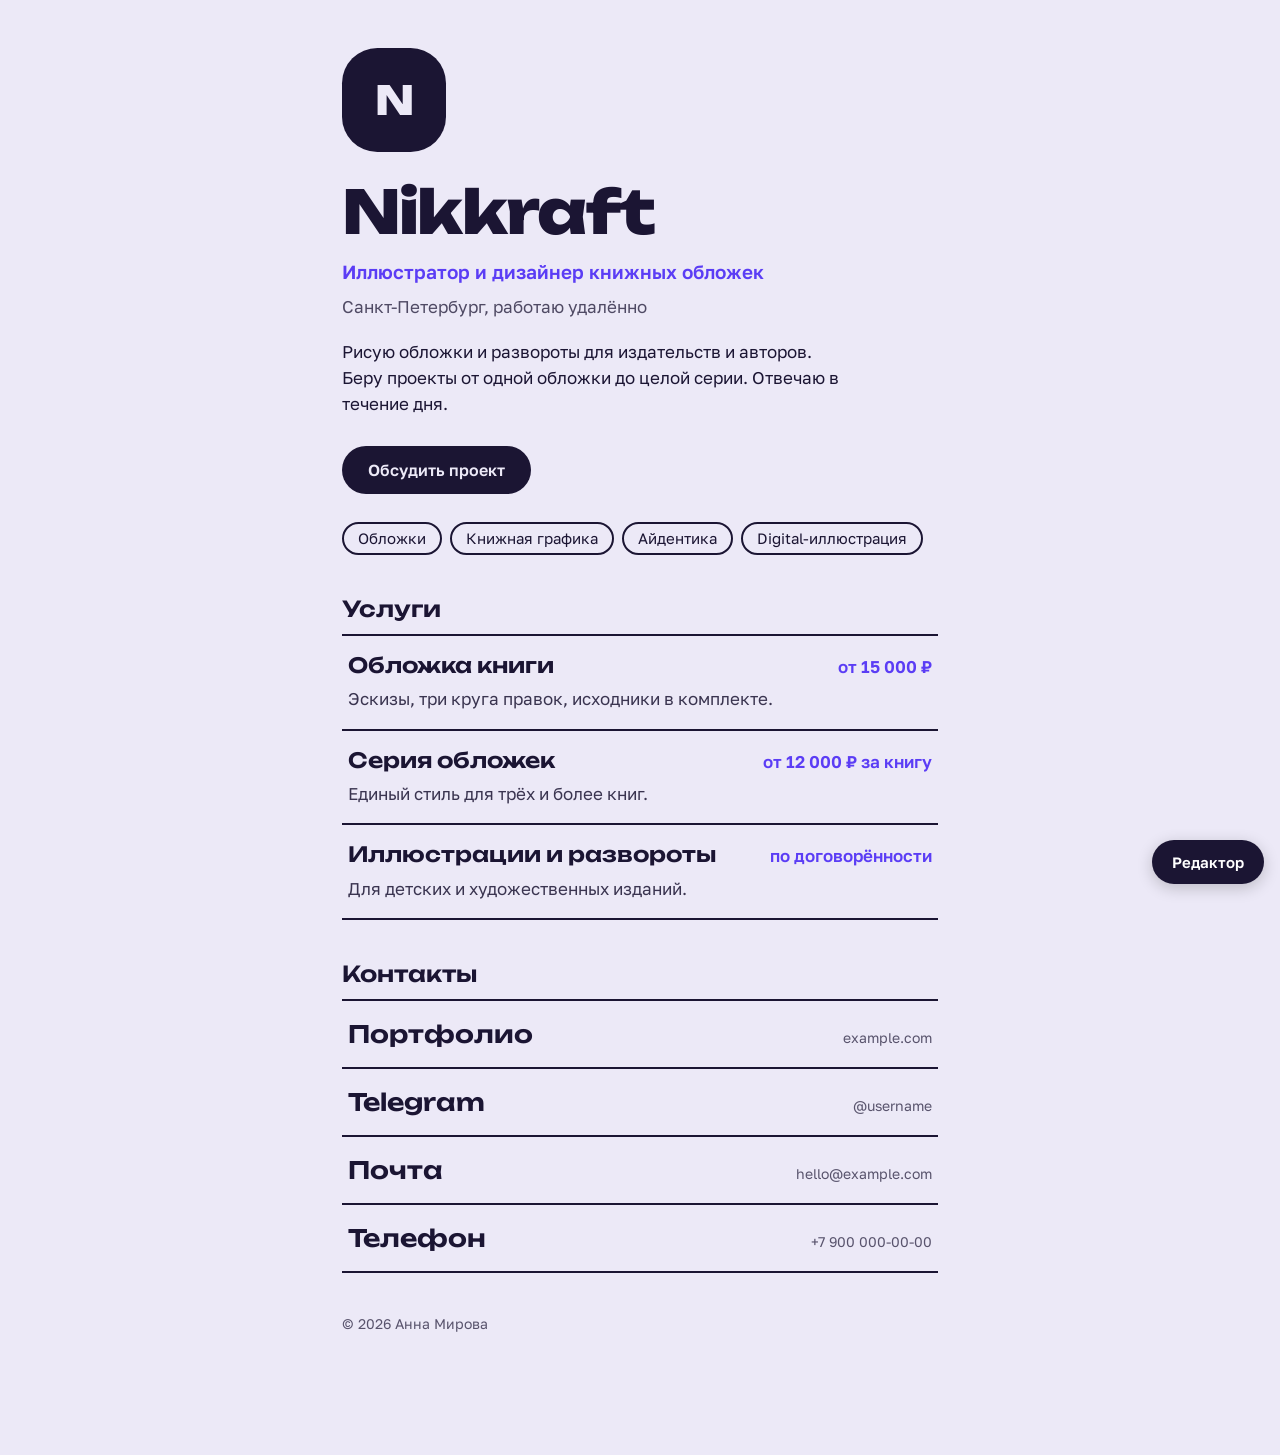
==== index.html @ ef44bf0f "Add files via upload" ====
<!doctype html>
<html lang="ru"><head><meta charset="utf-8"><meta name="viewport" content="width=device-width, initial-scale=1, viewport-fit=cover"><link rel="preconnect" href="https://fonts.googleapis.com"><link rel="preconnect" href="https://fonts.gstatic.com" crossorigin><link rel="stylesheet" href="https://fonts.googleapis.com/css2?family=Golos+Text:wght@400;600&family=Unbounded:wght@600;800&family=Playfair+Display:wght@700;800&display=swap"><title>Nikkraft</title><meta name="description" content="Рисую обложки и развороты для издательств и авторов. Беру проекты от одной обложки до целой серии. Отвечаю в течение дня."><style id="css">
:root{--bg:#ece9f7;--fg:#1b1533;--ac:#5b3df5;--hf:"Unbounded","Arial Black",sans-serif;box-sizing:border-box;padding-top:env(safe-area-inset-top,0px);padding-bottom:env(safe-area-inset-bottom,0px)}
*,*::before,*::after{box-sizing:inherit}
html{height:100%;scroll-padding-top:env(safe-area-inset-top,0px)}
body{margin:0;min-height:100%;background:var(--bg);color:var(--fg);font:400 var(--fs,17px)/1.55 var(--bf,"Golos Text",system-ui,-apple-system,"Segoe UI",sans-serif)}
:focus-visible{outline:3px solid var(--ac);outline-offset:3px}
.wrap{max-width:var(--mw,640px);margin:0 auto;padding:48px 22px 120px}
.av{width:104px;height:104px;border-radius:34%;background:var(--fg);color:var(--bg);display:grid;place-items:center;font:800 40px var(--hf);overflow:hidden;margin-bottom:28px}
[data-sh=circle] .av{border-radius:50%}[data-sh=square] .av{border-radius:6px}
.av img{width:100%;height:100%;object-fit:cover}
h1{font:800 clamp(34px,10vw,60px)/1.05 var(--hf);letter-spacing:-.03em;margin:0 0 14px;overflow-wrap:anywhere}
.role{font-weight:600;font-size:19px;color:var(--ac);margin:0 0 8px}
.loc{margin:0 0 18px;opacity:.75}
.about{max-width:46ch;margin:0 0 28px;white-space:pre-line}
.cta{display:inline-block;margin:0 0 28px;padding:14px 26px;border-radius:var(--rd,99px);background:var(--fg);color:var(--bg);font:600 16px "Golos Text",sans-serif;text-decoration:none}
.cta:hover{opacity:.85}
.tags{list-style:none;display:flex;flex-wrap:wrap;gap:8px;padding:0;margin:0 0 20px}
.tags li{border:2px solid var(--fg);border-radius:var(--rd,99px);padding:3px 14px;font-size:15px}
.wrap h2{font:600 22px var(--hf);margin:40px 0 12px}
.sg{border-bottom:2px solid var(--fg)}
.sv{border-top:2px solid var(--fg);padding:16px 6px}
.svh{display:flex;justify-content:space-between;gap:16px;align-items:baseline}
.svh b{font:600 clamp(17px,4.6vw,21px) var(--hf)}
.svh span{font-weight:600;color:var(--ac);text-align:right}
.sv p{margin:6px 0 0;max-width:52ch;opacity:.85}
.links{list-style:none;margin:0;padding:0;border-bottom:2px solid var(--fg)}
.links li{border-top:2px solid var(--fg)}
.links a{display:flex;justify-content:space-between;align-items:baseline;gap:16px;padding:18px 6px;color:inherit;text-decoration:none}
.lt{font:600 clamp(18px,5vw,24px) var(--hf)}
.lu{font-size:14px;opacity:.7;text-align:right;overflow-wrap:anywhere}
.links a:hover,.links a:focus-visible{background:var(--fg);color:var(--bg);outline:none}
.foot{margin:40px 0 0;opacity:.7;font-size:14px;white-space:pre-line}
.c{text-align:center}.c .av,.c .about{margin-left:auto;margin-right:auto}.c .tags{justify-content:center}
@media(prefers-reduced-motion:no-preference){.links a{transition:background .15s,color .15s}}
#eb{position:fixed;right:16px;bottom:calc(16px + env(safe-area-inset-bottom,0px));border:0;border-radius:99px;padding:13px 20px;background:#1b1533;color:#fff;font:600 15px "Golos Text",sans-serif;cursor:pointer;box-shadow:0 4px 16px #0003}
.panel{position:fixed;z-index:20;left:0;right:0;bottom:0;max-height:82%;overflow:auto;background:#fff;color:#1b1533;border-radius:22px 22px 0 0;padding:18px 18px calc(18px + env(safe-area-inset-bottom,0px));box-shadow:0 -8px 40px #0004;font-size:15px;line-height:1.4;text-align:left}
@media(min-width:820px){.panel{left:auto;top:0;width:380px;max-height:none;border-radius:0}body.pe{padding-right:380px}}
.ph{display:flex;justify-content:space-between;align-items:center;margin-bottom:8px}
.panel details{border-top:1.5px solid #e1ddf0;padding:10px 0}
.panel summary{font-weight:600;cursor:pointer;padding:4px 0}
.panel details>:not(summary){margin-top:10px}
.f{display:block}.f span,.lb{display:block;font-weight:600;margin-bottom:4px}
.panel input:not([type=color]):not([type=file]):not([type=checkbox]),.panel textarea,.box input{width:100%;font:inherit;padding:9px 11px;border:1.5px solid #c9c3df;border-radius:10px;background:#fff;color:inherit}
.b{font:600 14px "Golos Text",sans-serif;padding:9px 14px;border-radius:10px;border:1.5px solid #1b1533;background:#fff;color:#1b1533;cursor:pointer}
.b.p{background:#5b3df5;border-color:#5b3df5;color:#fff}.b.on{background:#1b1533;color:#fff}
.row{display:flex;gap:8px;flex-wrap:wrap;align-items:center}
.li2{border:1.5px solid #e1ddf0;border-radius:12px;padding:10px;margin-bottom:10px;display:grid;gap:8px}
.st{margin:4px 0 0;color:#5a5373;min-height:1.4em}
.modal{position:fixed;inset:0;z-index:30;background:#0008;display:grid;place-items:center;padding:20px}
.box{background:#fff;color:#1b1533;border-radius:18px;padding:22px;width:min(100%,360px);display:grid;gap:12px;font-size:15px}
body[data-bg=grad]{background-image:linear-gradient(165deg,var(--bg) 35%,color-mix(in srgb,var(--ac) 28%,var(--bg)));background-attachment:fixed}
body[data-bg=dots]{background-image:radial-gradient(color-mix(in srgb,var(--fg) 22%,transparent) 1.5px,transparent 1.6px);background-size:22px 22px}
body[data-bg=grid]{background-image:linear-gradient(color-mix(in srgb,var(--fg) 10%,transparent) 1px,transparent 1px),linear-gradient(90deg,color-mix(in srgb,var(--fg) 10%,transparent) 1px,transparent 1px);background-size:28px 28px}
.links.btns,.links.grid{border:0}.links.btns li,.links.grid li{border:0}.links.btns li{margin-bottom:10px}
.links.btns a,.links.grid a{border:2px solid var(--fg);border-radius:min(var(--rd,14px),22px)}
.links.grid{display:grid;grid-template-columns:repeat(auto-fit,minmax(200px,1fr));gap:10px}.links.grid li{margin:0}.links.grid a{flex-direction:column;gap:4px;height:100%}.links.grid .lu{text-align:left}
.stats{display:grid;grid-template-columns:repeat(auto-fit,minmax(120px,1fr));gap:14px;margin:28px 0 8px}
.sn b{display:block;font:800 clamp(26px,7vw,38px)/1.1 var(--hf)}.sn span{opacity:.75;font-size:15px}
.rv{margin:0 0 18px;padding-left:16px;border-left:4px solid var(--ac)}.rv p{margin:0 0 6px}.rv cite{font-style:normal;font-weight:600;opacity:.8;font-size:15px}
.bd{display:inline-flex;align-items:center;gap:8px;margin:0 0 18px;padding:4px 14px;border:2px solid var(--fg);border-radius:var(--rd,99px);font-size:15px}
.bd::before{content:"";width:9px;height:9px;border-radius:50%;background:var(--ac)}
@keyframes up{from{opacity:0;transform:translateY(12px)}}
@media(prefers-reduced-motion:no-preference){.wrap.an>*{animation:up .5s both}}
.sw{display:grid;grid-template-columns:repeat(auto-fill,minmax(88px,1fr));gap:8px}
.swb{font:600 13px "Golos Text",sans-serif;padding:12px 6px;border-radius:10px;border:2px solid;cursor:pointer}.swb.on{outline:3px solid #5b3df5;outline-offset:2px}
.row>span{flex:1}
.sk{margin:0 0 14px}.sk div{display:flex;justify-content:space-between;font-weight:600;margin-bottom:5px}
.sk i{display:block;height:10px;border:2px solid var(--fg);border-radius:var(--rd,99px);overflow:hidden}.sk u{display:block;height:100%;background:var(--ac)}
.ex{display:grid;grid-template-columns:96px 1fr;gap:4px 16px;padding:14px 6px;border-top:2px solid var(--fg)}.ex b{font:600 14px var(--hf)}.ex p{margin:4px 0 0;opacity:.85}
.gl{display:grid;grid-template-columns:repeat(auto-fill,minmax(160px,1fr));gap:10px}.gl figure{margin:0}
.gl img{width:100%;aspect-ratio:4/3;object-fit:cover;border-radius:min(var(--rd,12px),18px);display:block;cursor:zoom-in}.gl figcaption{font-size:14px;opacity:.75;margin-top:4px}
.fq{border-top:2px solid var(--fg);padding:12px 6px}.fq summary{font-weight:600;cursor:pointer}.fq p{margin:8px 0 0;opacity:.85}
.tx{white-space:pre-line;max-width:52ch;margin:0}
.cta.fx{position:fixed;left:16px;bottom:calc(16px + env(safe-area-inset-bottom,0px));margin:0;z-index:5;box-shadow:0 4px 16px #0003}
.pr{margin-top:16px;font:600 14px "Golos Text",sans-serif;padding:8px 14px;border:2px solid var(--fg);background:none;color:inherit;border-radius:var(--rd,99px);cursor:pointer}
@media print{#eb,.panel,.pr,.cta.fx{display:none!important}:root{--bg:#fff!important;--fg:#000!important}body{background-image:none!important}}
.lock{margin:18vh auto 0}
.err{color:#b3261e;margin:0;min-height:1.2em}
</style></head><body><div id="root"></div>
<script type="application/json" id="data">{"off":{},"services":[{"t":"Обложка книги","d":"Эскизы, три круга правок, исходники в комплекте.","p":"от 15 000 ₽"},{"t":"Серия обложек","d":"Единый стиль для трёх и более книг.","p":"от 12 000 ₽ за книгу"},{"t":"Иллюстрации и развороты","d":"Для детских и художественных изданий.","p":"по договорённости"}],"links":[{"t":"Портфолио","u":"example.com"},{"t":"Telegram","u":"@username"},{"t":"Почта","u":"hello@example.com"},{"t":"Телефон","u":"+7 900 000-00-00"}],"cta":{"t":"Обсудить проект","u":"@username"},"tags":"Обложки, Книжная графика, Айдентика, Digital-иллюстрация","stats":[],"reviews":[],"rtitle":"Отзывы","order":["tags","stats","services","reviews","links"],"badge":"","bgs":"flat","bfont":"sans","fsz":"m","width":"m","rad":"r","ls":"rows","anim":false,"skills":[],"skillsT":"Навыки","exp":[],"expT":"Опыт","gal":[],"galT":"Работы","faq":[],"faqT":"Вопросы и ответы","txtT":"","txt":"","stick":false,"prn":false,"seo":"","ph":"","salt":"","name":"Nikkraft","role":"Иллюстратор и дизайнер книжных обложек","loc":"Санкт-Петербург, работаю удалённо","about":"Рисую обложки и развороты для издательств и авторов. Беру проекты от одной обложки до целой серии. Отвечаю в течение дня.","avatar":"","stitle":"Услуги","ltitle":"Контакты","foot":"© 2026 Анна Мирова","font":"unb","shape":"soft","align":"left","theme":"light","accent":"#5b3df5","bg":"#ece9f7","fg":"#1b1533","users":[]}</script>
<script id="app">
(function(){
const DEF=()=>({off:{},services:[],links:[],cta:{t:'',u:''},tags:'',stats:[],reviews:[],rtitle:'Отзывы',order:['tags','stats','text','skills','services','gallery','exp','reviews','faq','links'],badge:'',bgs:'flat',bfont:'sans',fsz:'m',width:'m',rad:'r',ls:'rows',anim:false,users:[],skills:[],skillsT:'Навыки',exp:[],expT:'Опыт',gal:[],galT:'Работы',faq:[],faqT:'Вопросы и ответы',txtT:'',txt:'',stick:false,prn:false,seo:''});
const D=JSON.parse(document.getElementById('data').textContent);
let S=null,vpw='';
const $=(s,r)=>(r||document).querySelector(s);
const el=(t,c,x)=>{const e=document.createElement(t);if(c)e.className=c;if(x!=null)e.textContent=x;return e};
const FONTS='https://fonts.googleapis.com/css2?family=Golos+Text:wght@400;600&family=Unbounded:wght@600;800&family=Playfair+Display:wght@700;800&display=swap';
const HEAD='<meta charset="utf-8"><meta name="viewport" content="width=device-width, initial-scale=1, viewport-fit=cover"><link rel="preconnect" href="https://fonts.googleapis.com"><link rel="preconnect" href="https://fonts.gstatic.com" crossorigin><link rel="stylesheet" href="'+FONTS+'">';
const HF={unb:'"Unbounded","Arial Black",sans-serif',serif:'"Playfair Display",Georgia,serif',sans:'"Golos Text",system-ui,sans-serif'};
let first=true,unlocked=false,panel=null,stEl=null,marks=[],fails=0,until=0;
function lum(h){const n=parseInt(h.slice(1),16),f=v=>{v/=255;return v<=.03928?v/12.92:Math.pow((v+.055)/1.055,2.4)};return .2126*f(n>>16&255)+.7152*f(n>>8&255)+.0722*f(n&255)}
const PR={light:['Светлая','#ece9f7','#1b1533',null],dark:['Тёмная','#14111f','#f1eefb',null],paper:['Бумага','#f7f7f4','#222222','#1f5fbf'],mono:['Моно','#ffffff','#000000','#000000'],sand:['Песок','#efe6d4','#2d2418','#a4561c'],mint:['Мята','#e3f4ee','#10312a','#0f8a6a'],rose:['Роза','#fbe9ee','#3a1424','#c2255c'],forest:['Лес','#16241d','#e6efe3','#8fd18b'],ocean:['Океан','#0d2238','#e6f1fb','#4cc3ff'],sunset:['Закат','#2b1238','#ffe9d6','#ff8a4c'],night:['Ночь','#000000','#f2f2f2','#ffd60a']};
function theme(){const r=document.documentElement.style,a=S.accent,on=lum(a)>.5?'#14111f':'#fff';let bg,fg,ac=a,t=S.theme;
 if(t==='auto')t=matchMedia('(prefers-color-scheme: dark)').matches?'dark':'light';
 if(t==='color'){bg=a;fg=on;ac=on}else if(t==='custom'){bg=S.bg;fg=S.fg}else{const p=PR[t]||PR.light;bg=p[1];fg=p[2]}
 const st=(k,v)=>r.setProperty(k,v);st('--bg',bg);st('--fg',fg);st('--ac',ac);st('--hf',HF[S.font]||HF.unb);
 st('--bf',S.bfont==='serif'?'Georgia,"Times New Roman",serif':'"Golos Text",system-ui,sans-serif');
 st('--fs',{s:'15px',m:'17px',l:'19px'}[S.fsz]||'17px');st('--mw',{n:'520px',m:'640px',w:'820px'}[S.width]||'640px');st('--rd',{s:'0px',m:'14px',r:'99px'}[S.rad]||'99px');
 document.body.dataset.bg=S.bgs||'flat'}
function href(u){u=u.trim();if(!u)return'#';if(/^(https?:|mailto:|tel:)/i.test(u))return u;if(/^@\w+$/.test(u))return'https://t.me/'+u.slice(1);if(/^[^\s@]+@[^\s@]+\.[^\s@]+$/.test(u))return'mailto:'+u;if(/^\+?[\d\s()-]{6,}$/.test(u))return'tel:'+u.replace(/[^\d+]/g,'');return'https://'+u}
function shown(u){return u.trim().replace(/^(https?:\/\/|mailto:|tel:)/i,'').replace(/\/$/,'')}
function ext(a,u){a.href=href(u);a.target='_blank';a.rel='noopener';return a}
const SEC={
 tags(w){const tg=S.tags.split(',').map(x=>x.trim()).filter(Boolean);if(tg.length){const t=el('ul','tags');tg.forEach(x=>t.append(el('li','',x)));w.append(t)}},
 stats(w){if(S.stats.length){const g=el('div','stats');S.stats.forEach(s=>{const d=el('div','sn');d.append(el('b','',s.v),el('span','',s.l));g.append(d)});w.append(g)}},
 services(w){if(S.services.length){w.append(el('h2','',S.stitle));const g=el('div','sg');S.services.forEach(s=>{const d=el('div','sv'),hd=el('div','svh');hd.append(el('b','',s.t),el('span','',s.p));d.append(hd);if(s.d)d.append(el('p','',s.d));g.append(d)});w.append(g)}},
 reviews(w){if(S.reviews.length){w.append(el('h2','',S.rtitle));S.reviews.forEach(q=>{const b=el('blockquote','rv');b.append(el('p','',q.t),el('cite','',q.a));w.append(b)})}},
 text(w){if(S.txt.trim()){if(S.txtT)w.append(el('h2','',S.txtT));w.append(el('p','tx',S.txt))}},
 skills(w){if(S.skills.length){w.append(el('h2','',S.skillsT));S.skills.forEach(s=>{const d=el('div','sk'),r=el('div'),b=el('i'),u=el('u'),n=Math.max(0,Math.min(100,parseInt(s.v)||0));r.append(el('span','',s.t),el('span','',n+'%'));u.style.width=n+'%';b.append(u);d.append(r,b);w.append(d)})}},
 exp(w){if(S.exp.length){w.append(el('h2','',S.expT));const g=el('div','sg');S.exp.forEach(x=>{const d=el('div','ex'),c=el('div');c.append(el('strong','',x.t));if(x.d)c.append(el('p','',x.d));d.append(el('b','',x.y),c);g.append(d)});w.append(g)}},
 gallery(w){if(S.gal.length){w.append(el('h2','',S.galT));const g=el('div','gl');S.gal.forEach(x=>{if(!/^data:image\//.test(x.src))return;const f=el('figure'),i=el('img');i.src=x.src;i.alt=x.c||'';i.onclick=()=>{const m=el('div','modal'),z=el('img');z.src=x.src;z.alt=i.alt;z.style.cssText='max-width:100%;max-height:90vh;border-radius:12px';m.onclick=()=>m.remove();m.append(z);document.body.append(m)};f.append(i);if(x.c)f.append(el('figcaption','',x.c));g.append(f)});w.append(g)}},
 faq(w){if(S.faq.length){w.append(el('h2','',S.faqT));const g=el('div','sg');S.faq.forEach(x=>{const d=el('details','fq');d.append(el('summary','',x.q),el('p','',x.a));g.append(d)});w.append(g)}},
 links(w){if(S.links.length){w.append(el('h2','',S.ltitle));const ul=el('ul','links '+(S.ls||'rows'));S.links.forEach(l=>{const li=el('li'),a=ext(el('a'),l.u);a.append(el('span','lt',l.t),el('span','lu',shown(l.u)));li.append(a);ul.append(li)});w.append(ul)}}};
const ORD=['tags','stats','text','skills','services','gallery','exp','reviews','faq','links'];
function ordr(){return[...S.order.filter(k=>SEC[k]),...ORD.filter(k=>!S.order.includes(k))]}
function render(){theme();document.title=S.name;const r=$('#root');r.textContent='';const w=el('main','wrap'+(S.align==='center'?' c':''));w.dataset.sh=S.shape;
 const av=el('div','av');if(S.avatar){const i=el('img');i.src=S.avatar;i.alt='';av.append(i)}else av.textContent=(S.name.trim()[0]||'?').toUpperCase();
 w.append(av,el('h1','',S.name),el('p','role',S.role));
 if(S.loc)w.append(el('p','loc',S.loc));
 if(S.badge)w.append(el('p','bd',S.badge));
 w.append(el('p','about',S.about));
 if(S.cta.t&&S.cta.u)w.append(ext(el('a','cta'+(S.stick?' fx':''),S.cta.t),S.cta.u));
 ordr().forEach(k=>{if(!S.off[k])SEC[k](w)});
 if(S.foot)w.append(el('p','foot',S.foot));
 if(S.prn){const b=el('button','pr','Печать / PDF');b.type='button';b.onclick=()=>window.print();w.append(b)}
 if(S.anim&&first){w.classList.add('an');[...w.children].forEach((c,i)=>c.style.animationDelay=i*70+'ms')}first=false;
 r.append(w);marks.forEach(f=>f());
 if(!$('#eb')){const b=el('button','','Редактор');b.id='eb';b.type='button';b.onclick=enter;document.body.append(b)}}
async function hash(p,salt){const e=new TextEncoder();if(window.crypto&&crypto.subtle){const k=await crypto.subtle.importKey('raw',e.encode(p),'PBKDF2',false,['deriveBits']);const b=await crypto.subtle.deriveBits({name:'PBKDF2',salt:e.encode(salt),iterations:200000,hash:'SHA-256'},k,256);return [...new Uint8Array(b)].map(x=>x.toString(16).padStart(2,'0')).join('')}let h=5381;for(const c of e.encode(salt+p))h=(h*33^c)>>>0;return'x'+h}
function pwErr(p){return p.length<10?'Минимум 10 символов':(!/[A-Za-zА-Яа-яЁё]/.test(p)||!/\d/.test(p))?'Нужны и буквы, и цифры':''}
async function setPw(p){S.salt=[...crypto.getRandomValues(new Uint8Array(16))].map(x=>x.toString(16).padStart(2,'0')).join('');S.ph=await hash(p,S.salt)}
function btn(t,fn,c){const b=el('button','b '+(c||''),t);b.type='button';b.onclick=fn;return b}
function norm(o){if(o.ph&&!o.users.length)o.users=[{u:'admin',s:o.salt,h:o.ph,r:'admin'}];delete o.ph;delete o.salt;return o}
let me=null;
const A=x=>me&&me.r==='admin'?x:'';
const rnd=()=>[...crypto.getRandomValues(new Uint8Array(16))].map(x=>x.toString(16).padStart(2,'0')).join('');
const loginErr=u=>/^[A-Za-z0-9_.-]{3,32}$/.test(u)?'':'Логин: 3–32 символа, латиница, цифры, . _ -';
const uget=u=>S.users.find(x=>x.u.toLowerCase()===u.toLowerCase());
const note=t=>{if(stEl)stEl.textContent=t||'Нажмите «Опубликовать», чтобы сохранить изменения.'};
async function mkUser(u,p,r){const s=rnd(),x={u,s,h:await hash(p,s),r};S.users.push(x);return x}
function ask2(t,fs,cb,ok){const m=el('div','modal'),b=el('div','box'),e=el('p','err'),is=fs.map(([ph,ty])=>{const i=el('input');i.type=ty||'password';i.placeholder=ph;i.autocomplete=ty==='text'?'username':'off';return i});
 const close=()=>m.remove();const go=async()=>{const r=await cb(is.map(i=>i.value));if(r)e.textContent=r;else close()};
 is.forEach(i=>i.onkeydown=ev=>{if(ev.key==='Enter')go();if(ev.key==='Escape')close()});
 const row=el('div','row');row.append(btn(ok||'Продолжить',go,'p'),btn('Отмена',close));
 b.append(el('b','',t),...is,e,row);m.append(b);document.body.append(m);is[0].focus()}
function ask(t,cb){ask2(t,[['Пароль']],v=>cb(v[0]))}
function enter(){if(unlocked){openPanel();return}
 if(!S.users.length)ask2('Создайте администратора',[['Логин','text'],['Пароль: от 10 символов, буквы и цифры'],['Повторите пароль']],async v=>{const e=loginErr(v[0])||pwErr(v[1]);if(e)return e;if(v[1]!==v[2])return'Пароли не совпадают';me=await mkUser(v[0],v[1],'admin');unlocked=true;openPanel();note('Нажмите «Опубликовать», чтобы сохранить аккаунт и изменения.')},'Создать');
 else ask2('Вход в редактор',[['Логин','text'],['Пароль']],async v=>{const w=Math.ceil((until-Date.now())/1000);if(w>0)return'Слишком много попыток. Подождите '+w+' с';
  const u=uget(v[0]),hh=await hash(v[1],u?u.s:'0');if(!u||hh!==u.h){if(++fails>=5){until=Date.now()+30000;fails=0}return'Неверный логин или пароль'}
  fails=0;me=u;unlocked=true;openPanel()},'Войти')}
function pick(f){const r=new FileReader();r.onload=()=>{const im=new Image();im.onload=()=>{const c=document.createElement('canvas');c.width=c.height=320;const x=c.getContext('2d'),s=Math.min(im.width,im.height);x.drawImage(im,(im.width-s)/2,(im.height-s)/2,s,s,0,0,320,320);S.avatar=c.toDataURL('image/jpeg',.82);render()};im.src=r.result};r.readAsDataURL(f)}
function inp(ph,v,fn){const i=el('input');i.type='text';i.placeholder=ph;i.value=v;i.oninput=()=>fn(i.value);return i}
function fld(lab,key,ta,o){o=o||S;const l=el('label','f');l.append(el('span','',lab));const i=el(ta?'textarea':'input');if(ta)i.rows=4;else i.type='text';i.value=o[key];i.oninput=()=>{o[key]=i.value;render()};l.append(i);return l}
function seg(lab,key,opts){const w=el('div'),r=el('div','row');const m=()=>[...r.children].forEach(b=>b.classList.toggle('on',b.dataset.k===S[key]));
 opts.forEach(([k,n])=>{const b=btn(n,()=>{S[key]=k;render()});b.dataset.k=k;r.append(b)});marks.push(m);m();w.append(el('div','lb',lab),r);return w}
function clr(lab,key,custom){const l=el('label','row'),i=el('input');i.type='color';i.value=S[key];i.oninput=()=>{S[key]=i.value;if(custom)S.theme='custom';render()};marks.push(()=>{i.value=S[key]});l.append(i,el('span','',lab));return l}
function chk(lab,key){const l=el('label','row'),c=el('input');c.type='checkbox';c.checked=!S.off[key];c.onchange=()=>{S.off[key]=!c.checked;render()};l.append(c,el('span','',lab));return l}
function list(arr,fs,mk,addT){const w=el('div'),x=el('div');
 function draw(){w.textContent='';arr.forEach((it,i)=>{const d=el('div','li2');fs.forEach(([k,ph])=>d.append(inp(ph,it[k],v=>{it[k]=v;render()})));
  const r=el('div','row');r.append(btn('Выше',()=>mv(i,-1)),btn('Ниже',()=>mv(i,1)),btn('Удалить',()=>{arr.splice(i,1);draw();render()}));d.append(r);w.append(d)})}
 function mv(i,d){const j=i+d;if(j<0||j>=arr.length)return;[arr[i],arr[j]]=[arr[j],arr[i]];draw();render()}
 draw();x.draw=draw;x.append(w);if(addT)x.append(btn(addT,()=>{arr.push(mk());draw();render()}));return x}
function sec(t,open,...ch){const d=el('details');if(open)d.open=true;d.append(el('summary','',t),...ch);return d}
function swatches(){const w=el('div'),g=el('div','sw');w.append(el('div','lb','Тема'),g);const m=()=>[...g.children].forEach(b=>b.classList.toggle('on',b.dataset.k===S.theme));
 const all=Object.entries(PR).map(([k,p])=>[k,p[0],p[1],p[2],p[3]]).concat([['auto','Авто','#ece9f7','#14111f',null],['color','Цветная','#5b3df5','#ffffff',null],['custom','Своя',S.bg,S.fg,null]]);
 all.forEach(([k,n,bg,fg,ac])=>{const b=el('button','swb',n);b.type='button';b.dataset.k=k;b.style.background=bg;b.style.color=fg;b.style.borderColor=ac||fg;b.onclick=()=>{S.theme=k;if(ac)S.accent=ac;render()};g.append(b)});marks.push(m);m();return w}
function tgl(lab,key){const l=el('label','row'),c=el('input');c.type='checkbox';c.checked=!!S[key];c.onchange=()=>{S[key]=c.checked;render()};l.append(c,el('span','',lab));return l}
function ordUI(){const w=el('div'),N={tags:'Теги',stats:'Цифры',text:'Текстовый блок',skills:'Навыки',services:'Услуги',gallery:'Портфолио',exp:'Опыт',reviews:'Отзывы',faq:'Вопросы и ответы',links:'Ссылки'};
 function draw(){w.textContent='';const o=ordr();o.forEach((k,i)=>{const r=el('div','row');r.append(el('span','',N[k]),btn('Выше',()=>mv(o,i,-1)),btn('Ниже',()=>mv(o,i,1)));w.append(r)})}
 function mv(o,i,d){const j=i+d;if(j<0||j>=o.length)return;[o[i],o[j]]=[o[j],o[i]];S.order=o;draw();render()}
 draw();return w}
function exportData(){const o=Object.assign({},S);delete o.ph;delete o.salt;delete o.users;return JSON.stringify(o,null,1)}
async function dl(){try{const d=window.claude&&await claude.use('downloads');if(!d){stEl.textContent='Скачивание недоступно в этом режиме.';return}await d.save({filename:'vizitka-data.json',data:exportData()});stEl.textContent='Копия сохранена'}catch(e){stEl.textContent='Скачивание не выполнено'}}
function imp(f){const r=new FileReader();r.onload=()=>{try{const o=JSON.parse(r.result);delete o.ph;delete o.salt;delete o.enc;delete o.users;Object.assign(S,DEF(),o);closePanel();openPanel();render();stEl.textContent='Копия загружена. Нажмите «Опубликовать».'}catch(e){stEl.textContent='Файл не подошёл'}};r.readAsText(f)}
function shrink(f,W,cb){const r=new FileReader();r.onload=()=>{const im=new Image();im.onload=()=>{const k=Math.min(1,W/im.width),c=document.createElement('canvas');c.width=Math.round(im.width*k);c.height=Math.round(im.height*k);c.getContext('2d').drawImage(im,0,0,c.width,c.height);cb(c.toDataURL('image/jpeg',.78))};im.src=r.result};r.readAsDataURL(f)}
function addImgs(files,gL){[...files].slice(0,Math.max(0,12-S.gal.length)).forEach(f=>shrink(f,720,u=>{S.gal.push({src:u,c:''});gL.draw();render()}))}
function closePanel(){if(panel){panel.remove();panel=null;marks=[];document.body.classList.remove('pe')}}
function openPanel(){if(panel)return;panel=el('aside','panel');document.body.classList.add('pe');
 const hd=el('div','ph');hd.append(el('b','','Редактор'),btn('Закрыть',closePanel));
 const av=el('div','row'),up=el('input');up.type='file';up.accept='image/*';up.hidden=true;up.onchange=()=>up.files[0]&&pick(up.files[0]);
 av.append(btn('Загрузить фото',()=>up.click()),btn('Убрать фото',()=>{S.avatar='';render()}),up);
 const ft=el('div','row');ft.append(btn('Опубликовать',save,'p'),btn('Выйти',()=>{unlocked=false;me=null;closePanel()}));
 stEl=el('p','st','Изменения видны только вам, пока не нажмёте «Опубликовать».');
 const gL=list(S.gal,[['c','Подпись к фото']],()=>({src:'',c:''}),''),gu=el('input');gu.type='file';gu.accept='image/*';gu.multiple=true;gu.hidden=true;gu.onchange=()=>addImgs(gu.files,gL);
 const gb=el('div','row');gb.append(btn('Добавить фото (до 12)',()=>gu.click()),gu);
 const bk=(()=>{const r=el('div','row'),f=el('input');f.type='file';f.accept='.json,application/json';f.hidden=true;f.onchange=()=>f.files[0]&&imp(f.files[0]);r.append(btn('Скачать копию',dl),btn('Загрузить копию',()=>f.click()),f);return r})();
 const vst=el('p','st'),vs=()=>{vst.textContent=vpw?'Включена: посетители вводят пароль, чтобы увидеть страницу. Забытый пароль восстановить нельзя.':'Выключена: страницу видят все, у кого есть ссылка.'};vs();
 const setV=()=>ask('Пароль на просмотр: от 10 символов, буквы и цифры',async p=>{const e=pwErr(p);if(e)return e;if(!(window.crypto&&crypto.subtle))return'Шифрование недоступно в этом браузере';vpw=p;vs();stEl.textContent='Нажмите «Опубликовать», чтобы включить защиту.'});
 panel.append(hd,
  sec('Основное',1,fld('Имя','name'),fld('Должность','role'),fld('Город или слоган','loc'),fld('Статус-бейдж, например «Свободна для проектов»','badge'),fld('О себе','about',1),fld('Подпись внизу страницы','foot',1),av),
  sec('Кнопка и теги',0,fld('Текст кнопки','t',0,S.cta),fld('Ссылка кнопки','u',0,S.cta),fld('Теги через запятую','tags')),
  sec('Текстовый блок',0,fld('Заголовок','txtT'),fld('Текст','txt',1)),
  sec('Навыки',0,fld('Заголовок раздела','skillsT'),list(S.skills,[['t','Навык'],['v','Уровень, 0–100']],()=>({t:'Навык',v:'80'}),'Добавить навык')),
  sec('Опыт',0,fld('Заголовок раздела','expT'),list(S.exp,[['y','Годы, например 2021–2024'],['t','Должность или событие'],['d','Описание']],()=>({y:'2024',t:'Событие',d:''}),'Добавить запись')),
  sec('Портфолио',0,fld('Заголовок раздела','galT'),gb,gL),
  sec('Вопросы и ответы',0,fld('Заголовок раздела','faqT'),list(S.faq,[['q','Вопрос'],['a','Ответ']],()=>({q:'Вопрос',a:''}),'Добавить вопрос')),
  sec('Цифры',0,list(S.stats,[['v','Значение, например 120+'],['l','Подпись']],()=>({v:'10',l:'подпись'}),'Добавить цифру')),
  sec('Отзывы',0,fld('Заголовок раздела','rtitle'),list(S.reviews,[['t','Текст отзыва'],['a','Автор']],()=>({t:'Текст отзыва',a:'Имя'}),'Добавить отзыв')),
  sec('Услуги',0,fld('Заголовок раздела','stitle'),list(S.services,[['t','Название'],['d','Описание'],['p','Цена']],()=>({t:'Новая услуга',d:'',p:''}),'Добавить услугу')),
  sec('Ссылки и контакты',0,fld('Заголовок раздела','ltitle'),list(S.links,[['t','Название'],['u','Ссылка, почта или телефон']],()=>({t:'Новая ссылка',u:''}),'Добавить ссылку')),
  sec('Оформление',0,swatches(),clr('Акцентный цвет','accent'),clr('Фон для темы «Своя»','bg',1),clr('Текст для темы «Своя»','fg',1),
   seg('Шрифт заголовков','font',[['unb','Широкий'],['serif','С засечками'],['sans','Строгий']]),seg('Выравнивание','align',[['left','Слева'],['center','По центру']]),seg('Форма фото','shape',[['soft','Скруглённая'],['circle','Круг'],['square','Квадрат']]),seg('Фон','bgs',[['flat','Ровный'],['grad','Градиент'],['dots','Точки'],['grid','Сетка']]),seg('Шрифт текста','bfont',[['sans','Без засечек'],['serif','С засечками']]),seg('Размер текста','fsz',[['s','Мелкий'],['m','Средний'],['l','Крупный']]),seg('Ширина страницы','width',[['n','Узкая'],['m','Средняя'],['w','Широкая']]),seg('Скругления','rad',[['s','Острые'],['m','Мягкие'],['r','Круглые']]),seg('Вид ссылок','ls',[['rows','Строки'],['btns','Кнопки'],['grid','Карточки']]),tgl('Плавное появление при загрузке','anim')),
  sec('Дополнительно',0,tgl('Закреплённая кнопка внизу экрана','stick'),tgl('Кнопка «Печать / PDF»','prn'),fld('Описание для поисковиков (необязательно)','seo',1)),
  sec('Показывать разделы',0,chk('Теги','tags'),chk('Цифры','stats'),chk('Услуги','services'),chk('Отзывы','reviews'),chk('Текстовый блок','text'),chk('Навыки','skills'),chk('Опыт','exp'),chk('Портфолио','gallery'),chk('Вопросы и ответы','faq'),chk('Ссылки','links')),
  sec('Порядок разделов',0,ordUI()),A(sec('Копия данных',0,bk)),
  sec('Аккаунты',1,usersUI()),
  A(sec('Защита просмотра',0,vst,(()=>{const r=el('div','row');r.append(btn('Задать пароль',setV),btn('Снять защиту',()=>{vpw='';vs();stEl.textContent='Нажмите «Опубликовать», чтобы снять защиту.'}));return r})())),
  sec('Сохранение',1,ft,stEl));
 document.body.append(panel)}
function chpw(u){const self=u===me,f=(self?[['Текущий пароль']]:[]).concat([['Новый пароль: от 10 символов, буквы и цифры'],['Повторите пароль']]);
 ask2('Пароль: '+u.u,f,async v=>{if(self){if(await hash(v[0],u.s)!==u.h)return'Текущий пароль неверный';v=v.slice(1)}
  const e=pwErr(v[0]);if(e)return e;if(v[0]!==v[1])return'Пароли не совпадают';u.s=rnd();u.h=await hash(v[0],u.s);note('Пароль изменён. Нажмите «Опубликовать».')},'Сохранить')}
function usersUI(){const w=el('div');
 function draw(){w.textContent='';w.append(el('p','st','Вы вошли как '+me.u+(me.r==='admin'?' (администратор)':' (редактор)')),btn('Сменить мой пароль',()=>chpw(me)));
  if(me.r!=='admin')return;
  S.users.forEach(u=>{const r=el('div','row');r.append(el('span','',u.u+' · '+(u.r==='admin'?'админ':'редактор')));
   if(u!==me){r.append(btn('Пароль',()=>chpw(u)),btn(u.r==='admin'?'В редакторы':'В админы',()=>{if(u.r==='admin'&&S.users.filter(x=>x.r==='admin').length<2)return;u.r=u.r==='admin'?'editor':'admin';draw();note()}),btn('Удалить',()=>{S.users.splice(S.users.indexOf(u),1);draw();note()}))}w.append(r)});
  w.append(btn('Добавить пользователя',()=>ask2('Новый редактор',[['Логин','text'],['Пароль: от 10 символов, буквы и цифры']],async v=>{const e=loginErr(v[0])||pwErr(v[1]);if(e)return e;if(uget(v[0]))return'Такой логин уже есть';await mkUser(v[0],v[1],'editor');draw();note()},'Создать')))}
 draw();return w}
async function build(){const css=$('#css').textContent,js=$('#app').textContent,data=JSON.stringify(vpw?await enc(S,vpw):S).replace(/</g,'\\u003c'),t=(vpw?'Защищённая страница':S.name).replace(/[&<>"]/g,c=>'&#'+c.charCodeAt(0)+';');
 return'<!doctype html>\n<html lang="ru"><head>'+HEAD+'<title>'+t+'</title>'+(vpw?'':'<meta name="description" content="'+(S.seo||S.about).slice(0,160).replace(/[&<>"]/g,c=>'&#'+c.charCodeAt(0)+';')+'">')+'<style id="css">'+css+'</style></head><body><div id="root"></div>\n<script type="application/json" id="data">'+data+'<'+'/script>\n<script id="app">'+js+'<'+'/script></body></html>'}
async function save(){stEl.textContent='Сохраняю…';
 try{const a=window.claude&&await claude.use('artifact');if(!a){stEl.textContent='Сохранение недоступно в этом режиме просмотра.';return}
  await a.publish(await build());stEl.textContent='Опубликовано'}
 catch(e){stEl.textContent=e&&e.code==='conflict'?'Страницу уже обновили. Откройте её заново и повторите.':'Не удалось сохранить'+(e&&e.code?' ('+e.code+')':'')}}
const b64=a=>{let s='';for(const x of new Uint8Array(a))s+=String.fromCharCode(x);return btoa(s)},unb=s=>Uint8Array.from(atob(s),c=>c.charCodeAt(0));
async function ckey(p,salt){const k=await crypto.subtle.importKey('raw',new TextEncoder().encode(p),'PBKDF2',false,['deriveKey']);return crypto.subtle.deriveKey({name:'PBKDF2',salt,iterations:250000,hash:'SHA-256'},k,{name:'AES-GCM',length:256},false,['encrypt','decrypt'])}
async function enc(o,p){const salt=crypto.getRandomValues(new Uint8Array(16)),iv=crypto.getRandomValues(new Uint8Array(12));const c=await crypto.subtle.encrypt({name:'AES-GCM',iv},await ckey(p,salt),new TextEncoder().encode(JSON.stringify(o)));return{enc:1,s:b64(salt),i:b64(iv),c:b64(c)}}
async function dec(x,p){const b=await crypto.subtle.decrypt({name:'AES-GCM',iv:unb(x.i)},await ckey(p,unb(x.s)),unb(x.c));return JSON.parse(new TextDecoder().decode(b))}
function lock(){document.title='Защищённая страница';const r=$('#root');r.textContent='';const b=el('div','box lock'),i=el('input'),e=el('p','err');i.type='password';i.autocomplete='off';i.placeholder='Пароль';
 const go=async()=>{e.textContent='';try{const o=await dec(D,i.value);vpw=i.value;S=norm(Object.assign(DEF(),o));render()}catch(x){e.textContent='Неверный пароль'}};
 i.onkeydown=ev=>{if(ev.key==='Enter')go()};
 b.append(el('b','','Страница защищена паролем'),i,e,btn('Открыть',go,'p'));r.append(b);i.focus()}
if(D.enc)lock();else{S=norm(Object.assign(DEF(),D));render()}
})();
</script></body></html>
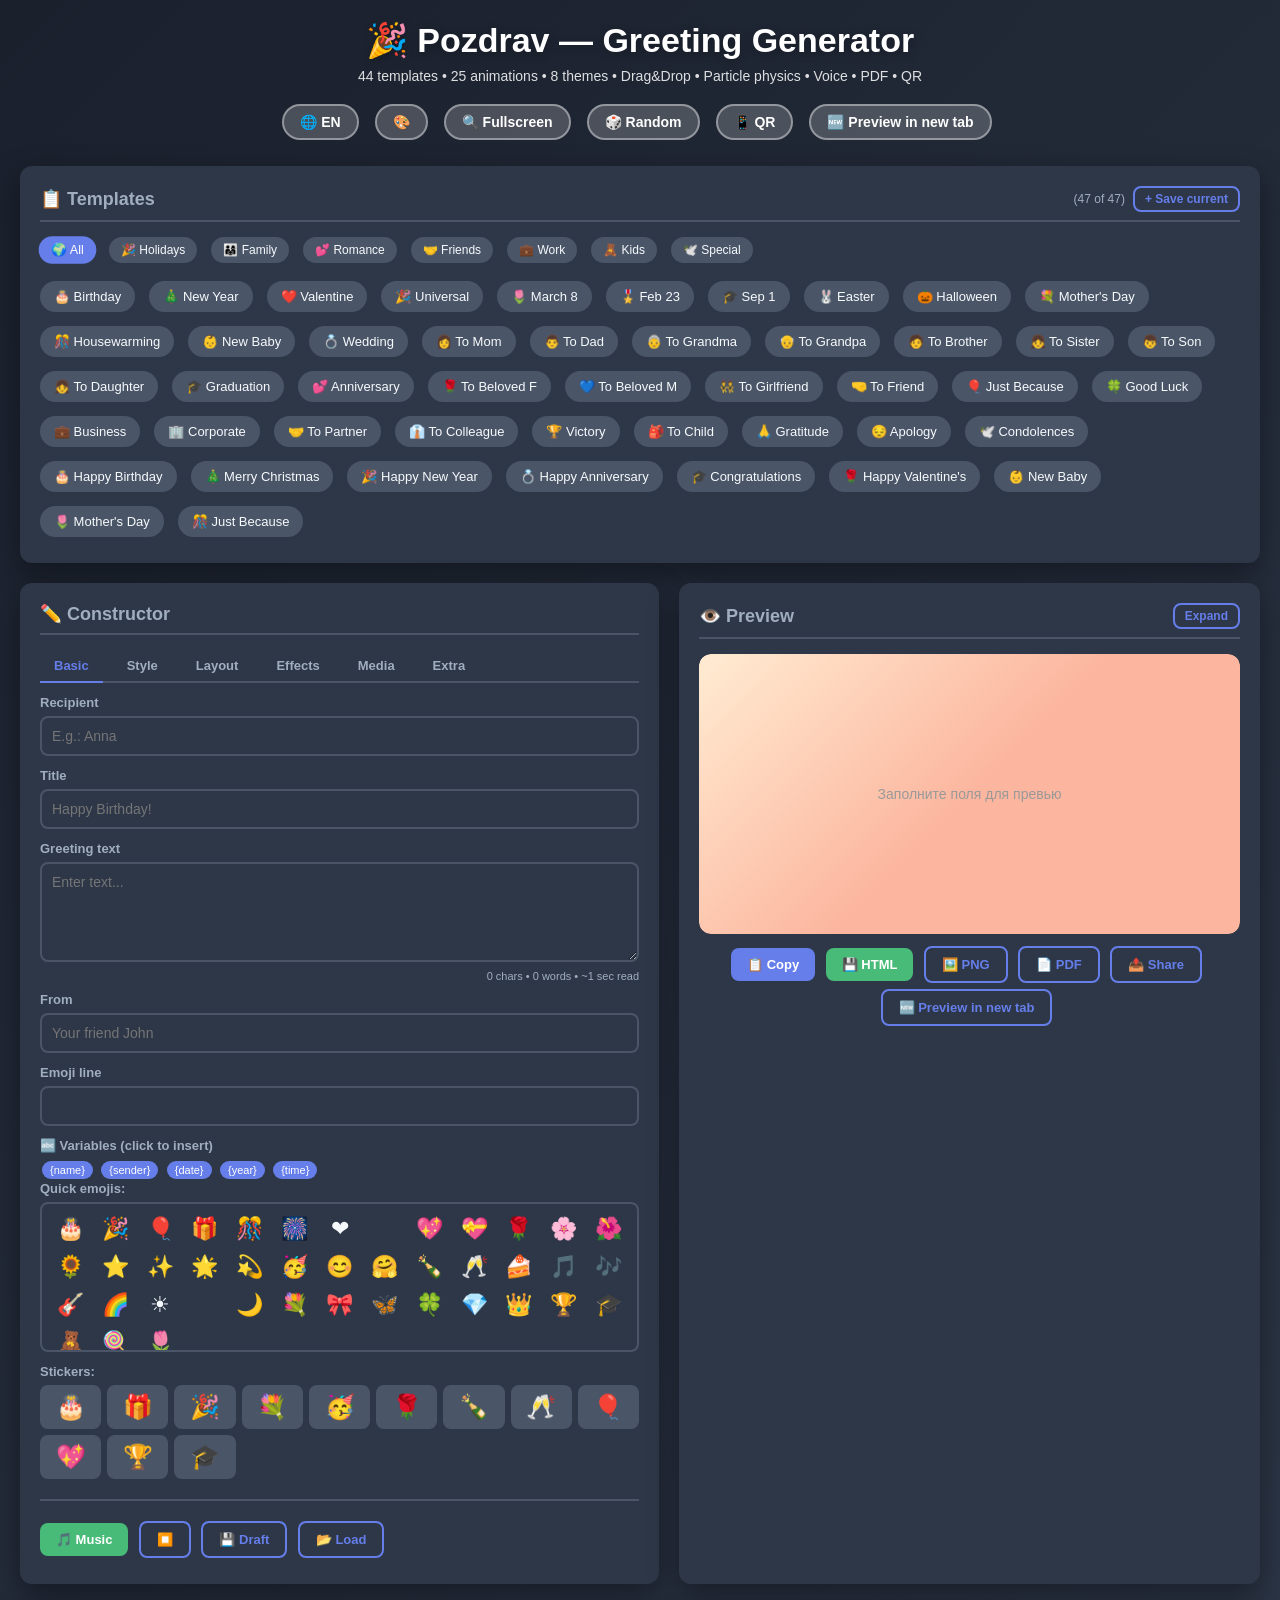
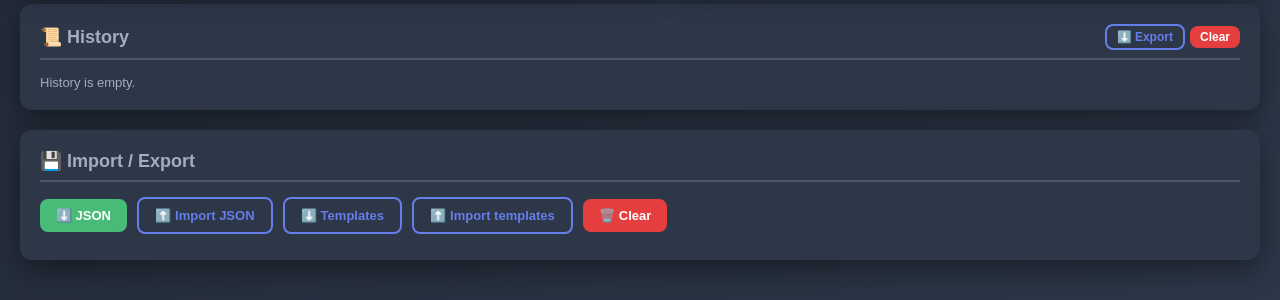
==== commit b7e041d4: "Rename indexl.html to index.html" ====
--- a/index.html
+++ b/index.html
@@ -1,239 +1,322 @@
-<!doctype html>
-<html lang="ru"><head><meta charset="utf-8"><meta name="viewport" content="width=device-width, initial-scale=1, viewport-fit=cover"><link rel="preconnect" href="https://fonts.googleapis.com"><link rel="preconnect" href="https://fonts.gstatic.com" crossorigin><link rel="stylesheet" href="https://fonts.googleapis.com/css2?family=Golos+Text:wght@400;600&family=Unbounded:wght@600;800&family=Playfair+Display:wght@700;800&display=swap"><title>Nikkraft</title><meta name="description" content="Рисую обложки и развороты для издательств и авторов. Беру проекты от одной обложки до целой серии. Отвечаю в течение дня."><style id="css">
-:root{--bg:#ece9f7;--fg:#1b1533;--ac:#5b3df5;--hf:"Unbounded","Arial Black",sans-serif;box-sizing:border-box;padding-top:env(safe-area-inset-top,0px);padding-bottom:env(safe-area-inset-bottom,0px)}
-*,*::before,*::after{box-sizing:inherit}
-html{height:100%;scroll-padding-top:env(safe-area-inset-top,0px)}
-body{margin:0;min-height:100%;background:var(--bg);color:var(--fg);font:400 var(--fs,17px)/1.55 var(--bf,"Golos Text",system-ui,-apple-system,"Segoe UI",sans-serif)}
-:focus-visible{outline:3px solid var(--ac);outline-offset:3px}
-.wrap{max-width:var(--mw,640px);margin:0 auto;padding:48px 22px 120px}
-.av{width:104px;height:104px;border-radius:34%;background:var(--fg);color:var(--bg);display:grid;place-items:center;font:800 40px var(--hf);overflow:hidden;margin-bottom:28px}
-[data-sh=circle] .av{border-radius:50%}[data-sh=square] .av{border-radius:6px}
-.av img{width:100%;height:100%;object-fit:cover}
-h1{font:800 clamp(34px,10vw,60px)/1.05 var(--hf);letter-spacing:-.03em;margin:0 0 14px;overflow-wrap:anywhere}
-.role{font-weight:600;font-size:19px;color:var(--ac);margin:0 0 8px}
-.loc{margin:0 0 18px;opacity:.75}
-.about{max-width:46ch;margin:0 0 28px;white-space:pre-line}
-.cta{display:inline-block;margin:0 0 28px;padding:14px 26px;border-radius:var(--rd,99px);background:var(--fg);color:var(--bg);font:600 16px "Golos Text",sans-serif;text-decoration:none}
-.cta:hover{opacity:.85}
-.tags{list-style:none;display:flex;flex-wrap:wrap;gap:8px;padding:0;margin:0 0 20px}
-.tags li{border:2px solid var(--fg);border-radius:var(--rd,99px);padding:3px 14px;font-size:15px}
-.wrap h2{font:600 22px var(--hf);margin:40px 0 12px}
-.sg{border-bottom:2px solid var(--fg)}
-.sv{border-top:2px solid var(--fg);padding:16px 6px}
-.svh{display:flex;justify-content:space-between;gap:16px;align-items:baseline}
-.svh b{font:600 clamp(17px,4.6vw,21px) var(--hf)}
-.svh span{font-weight:600;color:var(--ac);text-align:right}
-.sv p{margin:6px 0 0;max-width:52ch;opacity:.85}
-.links{list-style:none;margin:0;padding:0;border-bottom:2px solid var(--fg)}
-.links li{border-top:2px solid var(--fg)}
-.links a{display:flex;justify-content:space-between;align-items:baseline;gap:16px;padding:18px 6px;color:inherit;text-decoration:none}
-.lt{font:600 clamp(18px,5vw,24px) var(--hf)}
-.lu{font-size:14px;opacity:.7;text-align:right;overflow-wrap:anywhere}
-.links a:hover,.links a:focus-visible{background:var(--fg);color:var(--bg);outline:none}
-.foot{margin:40px 0 0;opacity:.7;font-size:14px;white-space:pre-line}
-.c{text-align:center}.c .av,.c .about{margin-left:auto;margin-right:auto}.c .tags{justify-content:center}
-@media(prefers-reduced-motion:no-preference){.links a{transition:background .15s,color .15s}}
-#eb{position:fixed;right:16px;bottom:calc(16px + env(safe-area-inset-bottom,0px));border:0;border-radius:99px;padding:13px 20px;background:#1b1533;color:#fff;font:600 15px "Golos Text",sans-serif;cursor:pointer;box-shadow:0 4px 16px #0003}
-.panel{position:fixed;z-index:20;left:0;right:0;bottom:0;max-height:82%;overflow:auto;background:#fff;color:#1b1533;border-radius:22px 22px 0 0;padding:18px 18px calc(18px + env(safe-area-inset-bottom,0px));box-shadow:0 -8px 40px #0004;font-size:15px;line-height:1.4;text-align:left}
-@media(min-width:820px){.panel{left:auto;top:0;width:380px;max-height:none;border-radius:0}body.pe{padding-right:380px}}
-.ph{display:flex;justify-content:space-between;align-items:center;margin-bottom:8px}
-.panel details{border-top:1.5px solid #e1ddf0;padding:10px 0}
-.panel summary{font-weight:600;cursor:pointer;padding:4px 0}
-.panel details>:not(summary){margin-top:10px}
-.f{display:block}.f span,.lb{display:block;font-weight:600;margin-bottom:4px}
-.panel input:not([type=color]):not([type=file]):not([type=checkbox]),.panel textarea,.box input{width:100%;font:inherit;padding:9px 11px;border:1.5px solid #c9c3df;border-radius:10px;background:#fff;color:inherit}
-.b{font:600 14px "Golos Text",sans-serif;padding:9px 14px;border-radius:10px;border:1.5px solid #1b1533;background:#fff;color:#1b1533;cursor:pointer}
-.b.p{background:#5b3df5;border-color:#5b3df5;color:#fff}.b.on{background:#1b1533;color:#fff}
-.row{display:flex;gap:8px;flex-wrap:wrap;align-items:center}
-.li2{border:1.5px solid #e1ddf0;border-radius:12px;padding:10px;margin-bottom:10px;display:grid;gap:8px}
-.st{margin:4px 0 0;color:#5a5373;min-height:1.4em}
-.modal{position:fixed;inset:0;z-index:30;background:#0008;display:grid;place-items:center;padding:20px}
-.box{background:#fff;color:#1b1533;border-radius:18px;padding:22px;width:min(100%,360px);display:grid;gap:12px;font-size:15px}
-body[data-bg=grad]{background-image:linear-gradient(165deg,var(--bg) 35%,color-mix(in srgb,var(--ac) 28%,var(--bg)));background-attachment:fixed}
-body[data-bg=dots]{background-image:radial-gradient(color-mix(in srgb,var(--fg) 22%,transparent) 1.5px,transparent 1.6px);background-size:22px 22px}
-body[data-bg=grid]{background-image:linear-gradient(color-mix(in srgb,var(--fg) 10%,transparent) 1px,transparent 1px),linear-gradient(90deg,color-mix(in srgb,var(--fg) 10%,transparent) 1px,transparent 1px);background-size:28px 28px}
-.links.btns,.links.grid{border:0}.links.btns li,.links.grid li{border:0}.links.btns li{margin-bottom:10px}
-.links.btns a,.links.grid a{border:2px solid var(--fg);border-radius:min(var(--rd,14px),22px)}
-.links.grid{display:grid;grid-template-columns:repeat(auto-fit,minmax(200px,1fr));gap:10px}.links.grid li{margin:0}.links.grid a{flex-direction:column;gap:4px;height:100%}.links.grid .lu{text-align:left}
-.stats{display:grid;grid-template-columns:repeat(auto-fit,minmax(120px,1fr));gap:14px;margin:28px 0 8px}
-.sn b{display:block;font:800 clamp(26px,7vw,38px)/1.1 var(--hf)}.sn span{opacity:.75;font-size:15px}
-.rv{margin:0 0 18px;padding-left:16px;border-left:4px solid var(--ac)}.rv p{margin:0 0 6px}.rv cite{font-style:normal;font-weight:600;opacity:.8;font-size:15px}
-.bd{display:inline-flex;align-items:center;gap:8px;margin:0 0 18px;padding:4px 14px;border:2px solid var(--fg);border-radius:var(--rd,99px);font-size:15px}
-.bd::before{content:"";width:9px;height:9px;border-radius:50%;background:var(--ac)}
-@keyframes up{from{opacity:0;transform:translateY(12px)}}
-@media(prefers-reduced-motion:no-preference){.wrap.an>*{animation:up .5s both}}
-.sw{display:grid;grid-template-columns:repeat(auto-fill,minmax(88px,1fr));gap:8px}
-.swb{font:600 13px "Golos Text",sans-serif;padding:12px 6px;border-radius:10px;border:2px solid;cursor:pointer}.swb.on{outline:3px solid #5b3df5;outline-offset:2px}
-.row>span{flex:1}
-.sk{margin:0 0 14px}.sk div{display:flex;justify-content:space-between;font-weight:600;margin-bottom:5px}
-.sk i{display:block;height:10px;border:2px solid var(--fg);border-radius:var(--rd,99px);overflow:hidden}.sk u{display:block;height:100%;background:var(--ac)}
-.ex{display:grid;grid-template-columns:96px 1fr;gap:4px 16px;padding:14px 6px;border-top:2px solid var(--fg)}.ex b{font:600 14px var(--hf)}.ex p{margin:4px 0 0;opacity:.85}
-.gl{display:grid;grid-template-columns:repeat(auto-fill,minmax(160px,1fr));gap:10px}.gl figure{margin:0}
-.gl img{width:100%;aspect-ratio:4/3;object-fit:cover;border-radius:min(var(--rd,12px),18px);display:block;cursor:zoom-in}.gl figcaption{font-size:14px;opacity:.75;margin-top:4px}
-.fq{border-top:2px solid var(--fg);padding:12px 6px}.fq summary{font-weight:600;cursor:pointer}.fq p{margin:8px 0 0;opacity:.85}
-.tx{white-space:pre-line;max-width:52ch;margin:0}
-.cta.fx{position:fixed;left:16px;bottom:calc(16px + env(safe-area-inset-bottom,0px));margin:0;z-index:5;box-shadow:0 4px 16px #0003}
-.pr{margin-top:16px;font:600 14px "Golos Text",sans-serif;padding:8px 14px;border:2px solid var(--fg);background:none;color:inherit;border-radius:var(--rd,99px);cursor:pointer}
-@media print{#eb,.panel,.pr,.cta.fx{display:none!important}:root{--bg:#fff!important;--fg:#000!important}body{background-image:none!important}}
-.lock{margin:18vh auto 0}
-.err{color:#b3261e;margin:0;min-height:1.2em}
-</style></head><body><div id="root"></div>
-<script type="application/json" id="data">{"off":{},"services":[{"t":"Обложка книги","d":"Эскизы, три круга правок, исходники в комплекте.","p":"от 15 000 ₽"},{"t":"Серия обложек","d":"Единый стиль для трёх и более книг.","p":"от 12 000 ₽ за книгу"},{"t":"Иллюстрации и развороты","d":"Для детских и художественных изданий.","p":"по договорённости"}],"links":[{"t":"Портфолио","u":"example.com"},{"t":"Telegram","u":"@username"},{"t":"Почта","u":"hello@example.com"},{"t":"Телефон","u":"+7 900 000-00-00"}],"cta":{"t":"Обсудить проект","u":"@username"},"tags":"Обложки, Книжная графика, Айдентика, Digital-иллюстрация","stats":[],"reviews":[],"rtitle":"Отзывы","order":["tags","stats","services","reviews","links"],"badge":"","bgs":"flat","bfont":"sans","fsz":"m","width":"m","rad":"r","ls":"rows","anim":false,"skills":[],"skillsT":"Навыки","exp":[],"expT":"Опыт","gal":[],"galT":"Работы","faq":[],"faqT":"Вопросы и ответы","txtT":"","txt":"","stick":false,"prn":false,"seo":"","ph":"","salt":"","name":"Nikkraft","role":"Иллюстратор и дизайнер книжных обложек","loc":"Санкт-Петербург, работаю удалённо","about":"Рисую обложки и развороты для издательств и авторов. Беру проекты от одной обложки до целой серии. Отвечаю в течение дня.","avatar":"","stitle":"Услуги","ltitle":"Контакты","foot":"© 2026 Анна Мирова","font":"unb","shape":"soft","align":"left","theme":"light","accent":"#5b3df5","bg":"#ece9f7","fg":"#1b1533","users":[]}</script>
-<script id="app">
-(function(){
-const DEF=()=>({off:{},services:[],links:[],cta:{t:'',u:''},tags:'',stats:[],reviews:[],rtitle:'Отзывы',order:['tags','stats','text','skills','services','gallery','exp','reviews','faq','links'],badge:'',bgs:'flat',bfont:'sans',fsz:'m',width:'m',rad:'r',ls:'rows',anim:false,users:[],skills:[],skillsT:'Навыки',exp:[],expT:'Опыт',gal:[],galT:'Работы',faq:[],faqT:'Вопросы и ответы',txtT:'',txt:'',stick:false,prn:false,seo:''});
-const D=JSON.parse(document.getElementById('data').textContent);
-let S=null,vpw='';
-const $=(s,r)=>(r||document).querySelector(s);
-const el=(t,c,x)=>{const e=document.createElement(t);if(c)e.className=c;if(x!=null)e.textContent=x;return e};
-const FONTS='https://fonts.googleapis.com/css2?family=Golos+Text:wght@400;600&family=Unbounded:wght@600;800&family=Playfair+Display:wght@700;800&display=swap';
-const HEAD='<meta charset="utf-8"><meta name="viewport" content="width=device-width, initial-scale=1, viewport-fit=cover"><link rel="preconnect" href="https://fonts.googleapis.com"><link rel="preconnect" href="https://fonts.gstatic.com" crossorigin><link rel="stylesheet" href="'+FONTS+'">';
-const HF={unb:'"Unbounded","Arial Black",sans-serif',serif:'"Playfair Display",Georgia,serif',sans:'"Golos Text",system-ui,sans-serif'};
-let first=true,unlocked=false,panel=null,stEl=null,marks=[],fails=0,until=0;
-function lum(h){const n=parseInt(h.slice(1),16),f=v=>{v/=255;return v<=.03928?v/12.92:Math.pow((v+.055)/1.055,2.4)};return .2126*f(n>>16&255)+.7152*f(n>>8&255)+.0722*f(n&255)}
-const PR={light:['Светлая','#ece9f7','#1b1533',null],dark:['Тёмная','#14111f','#f1eefb',null],paper:['Бумага','#f7f7f4','#222222','#1f5fbf'],mono:['Моно','#ffffff','#000000','#000000'],sand:['Песок','#efe6d4','#2d2418','#a4561c'],mint:['Мята','#e3f4ee','#10312a','#0f8a6a'],rose:['Роза','#fbe9ee','#3a1424','#c2255c'],forest:['Лес','#16241d','#e6efe3','#8fd18b'],ocean:['Океан','#0d2238','#e6f1fb','#4cc3ff'],sunset:['Закат','#2b1238','#ffe9d6','#ff8a4c'],night:['Ночь','#000000','#f2f2f2','#ffd60a']};
-function theme(){const r=document.documentElement.style,a=S.accent,on=lum(a)>.5?'#14111f':'#fff';let bg,fg,ac=a,t=S.theme;
- if(t==='auto')t=matchMedia('(prefers-color-scheme: dark)').matches?'dark':'light';
- if(t==='color'){bg=a;fg=on;ac=on}else if(t==='custom'){bg=S.bg;fg=S.fg}else{const p=PR[t]||PR.light;bg=p[1];fg=p[2]}
- const st=(k,v)=>r.setProperty(k,v);st('--bg',bg);st('--fg',fg);st('--ac',ac);st('--hf',HF[S.font]||HF.unb);
- st('--bf',S.bfont==='serif'?'Georgia,"Times New Roman",serif':'"Golos Text",system-ui,sans-serif');
- st('--fs',{s:'15px',m:'17px',l:'19px'}[S.fsz]||'17px');st('--mw',{n:'520px',m:'640px',w:'820px'}[S.width]||'640px');st('--rd',{s:'0px',m:'14px',r:'99px'}[S.rad]||'99px');
- document.body.dataset.bg=S.bgs||'flat'}
-function href(u){u=u.trim();if(!u)return'#';if(/^(https?:|mailto:|tel:)/i.test(u))return u;if(/^@\w+$/.test(u))return'https://t.me/'+u.slice(1);if(/^[^\s@]+@[^\s@]+\.[^\s@]+$/.test(u))return'mailto:'+u;if(/^\+?[\d\s()-]{6,}$/.test(u))return'tel:'+u.replace(/[^\d+]/g,'');return'https://'+u}
-function shown(u){return u.trim().replace(/^(https?:\/\/|mailto:|tel:)/i,'').replace(/\/$/,'')}
-function ext(a,u){a.href=href(u);a.target='_blank';a.rel='noopener';return a}
-const SEC={
- tags(w){const tg=S.tags.split(',').map(x=>x.trim()).filter(Boolean);if(tg.length){const t=el('ul','tags');tg.forEach(x=>t.append(el('li','',x)));w.append(t)}},
- stats(w){if(S.stats.length){const g=el('div','stats');S.stats.forEach(s=>{const d=el('div','sn');d.append(el('b','',s.v),el('span','',s.l));g.append(d)});w.append(g)}},
- services(w){if(S.services.length){w.append(el('h2','',S.stitle));const g=el('div','sg');S.services.forEach(s=>{const d=el('div','sv'),hd=el('div','svh');hd.append(el('b','',s.t),el('span','',s.p));d.append(hd);if(s.d)d.append(el('p','',s.d));g.append(d)});w.append(g)}},
- reviews(w){if(S.reviews.length){w.append(el('h2','',S.rtitle));S.reviews.forEach(q=>{const b=el('blockquote','rv');b.append(el('p','',q.t),el('cite','',q.a));w.append(b)})}},
- text(w){if(S.txt.trim()){if(S.txtT)w.append(el('h2','',S.txtT));w.append(el('p','tx',S.txt))}},
- skills(w){if(S.skills.length){w.append(el('h2','',S.skillsT));S.skills.forEach(s=>{const d=el('div','sk'),r=el('div'),b=el('i'),u=el('u'),n=Math.max(0,Math.min(100,parseInt(s.v)||0));r.append(el('span','',s.t),el('span','',n+'%'));u.style.width=n+'%';b.append(u);d.append(r,b);w.append(d)})}},
- exp(w){if(S.exp.length){w.append(el('h2','',S.expT));const g=el('div','sg');S.exp.forEach(x=>{const d=el('div','ex'),c=el('div');c.append(el('strong','',x.t));if(x.d)c.append(el('p','',x.d));d.append(el('b','',x.y),c);g.append(d)});w.append(g)}},
- gallery(w){if(S.gal.length){w.append(el('h2','',S.galT));const g=el('div','gl');S.gal.forEach(x=>{if(!/^data:image\//.test(x.src))return;const f=el('figure'),i=el('img');i.src=x.src;i.alt=x.c||'';i.onclick=()=>{const m=el('div','modal'),z=el('img');z.src=x.src;z.alt=i.alt;z.style.cssText='max-width:100%;max-height:90vh;border-radius:12px';m.onclick=()=>m.remove();m.append(z);document.body.append(m)};f.append(i);if(x.c)f.append(el('figcaption','',x.c));g.append(f)});w.append(g)}},
- faq(w){if(S.faq.length){w.append(el('h2','',S.faqT));const g=el('div','sg');S.faq.forEach(x=>{const d=el('details','fq');d.append(el('summary','',x.q),el('p','',x.a));g.append(d)});w.append(g)}},
- links(w){if(S.links.length){w.append(el('h2','',S.ltitle));const ul=el('ul','links '+(S.ls||'rows'));S.links.forEach(l=>{const li=el('li'),a=ext(el('a'),l.u);a.append(el('span','lt',l.t),el('span','lu',shown(l.u)));li.append(a);ul.append(li)});w.append(ul)}}};
-const ORD=['tags','stats','text','skills','services','gallery','exp','reviews','faq','links'];
-function ordr(){return[...S.order.filter(k=>SEC[k]),...ORD.filter(k=>!S.order.includes(k))]}
-function render(){theme();document.title=S.name;const r=$('#root');r.textContent='';const w=el('main','wrap'+(S.align==='center'?' c':''));w.dataset.sh=S.shape;
- const av=el('div','av');if(S.avatar){const i=el('img');i.src=S.avatar;i.alt='';av.append(i)}else av.textContent=(S.name.trim()[0]||'?').toUpperCase();
- w.append(av,el('h1','',S.name),el('p','role',S.role));
- if(S.loc)w.append(el('p','loc',S.loc));
- if(S.badge)w.append(el('p','bd',S.badge));
- w.append(el('p','about',S.about));
- if(S.cta.t&&S.cta.u)w.append(ext(el('a','cta'+(S.stick?' fx':''),S.cta.t),S.cta.u));
- ordr().forEach(k=>{if(!S.off[k])SEC[k](w)});
- if(S.foot)w.append(el('p','foot',S.foot));
- if(S.prn){const b=el('button','pr','Печать / PDF');b.type='button';b.onclick=()=>window.print();w.append(b)}
- if(S.anim&&first){w.classList.add('an');[...w.children].forEach((c,i)=>c.style.animationDelay=i*70+'ms')}first=false;
- r.append(w);marks.forEach(f=>f());
- if(!$('#eb')){const b=el('button','','Редактор');b.id='eb';b.type='button';b.onclick=enter;document.body.append(b)}}
-async function hash(p,salt){const e=new TextEncoder();if(window.crypto&&crypto.subtle){const k=await crypto.subtle.importKey('raw',e.encode(p),'PBKDF2',false,['deriveBits']);const b=await crypto.subtle.deriveBits({name:'PBKDF2',salt:e.encode(salt),iterations:200000,hash:'SHA-256'},k,256);return [...new Uint8Array(b)].map(x=>x.toString(16).padStart(2,'0')).join('')}let h=5381;for(const c of e.encode(salt+p))h=(h*33^c)>>>0;return'x'+h}
-function pwErr(p){return p.length<10?'Минимум 10 символов':(!/[A-Za-zА-Яа-яЁё]/.test(p)||!/\d/.test(p))?'Нужны и буквы, и цифры':''}
-async function setPw(p){S.salt=[...crypto.getRandomValues(new Uint8Array(16))].map(x=>x.toString(16).padStart(2,'0')).join('');S.ph=await hash(p,S.salt)}
-function btn(t,fn,c){const b=el('button','b '+(c||''),t);b.type='button';b.onclick=fn;return b}
-function norm(o){if(o.ph&&!o.users.length)o.users=[{u:'admin',s:o.salt,h:o.ph,r:'admin'}];delete o.ph;delete o.salt;return o}
-let me=null;
-const A=x=>me&&me.r==='admin'?x:'';
-const rnd=()=>[...crypto.getRandomValues(new Uint8Array(16))].map(x=>x.toString(16).padStart(2,'0')).join('');
-const loginErr=u=>/^[A-Za-z0-9_.-]{3,32}$/.test(u)?'':'Логин: 3–32 символа, латиница, цифры, . _ -';
-const uget=u=>S.users.find(x=>x.u.toLowerCase()===u.toLowerCase());
-const note=t=>{if(stEl)stEl.textContent=t||'Нажмите «Опубликовать», чтобы сохранить изменения.'};
-async function mkUser(u,p,r){const s=rnd(),x={u,s,h:await hash(p,s),r};S.users.push(x);return x}
-function ask2(t,fs,cb,ok){const m=el('div','modal'),b=el('div','box'),e=el('p','err'),is=fs.map(([ph,ty])=>{const i=el('input');i.type=ty||'password';i.placeholder=ph;i.autocomplete=ty==='text'?'username':'off';return i});
- const close=()=>m.remove();const go=async()=>{const r=await cb(is.map(i=>i.value));if(r)e.textContent=r;else close()};
- is.forEach(i=>i.onkeydown=ev=>{if(ev.key==='Enter')go();if(ev.key==='Escape')close()});
- const row=el('div','row');row.append(btn(ok||'Продолжить',go,'p'),btn('Отмена',close));
- b.append(el('b','',t),...is,e,row);m.append(b);document.body.append(m);is[0].focus()}
-function ask(t,cb){ask2(t,[['Пароль']],v=>cb(v[0]))}
-function enter(){if(unlocked){openPanel();return}
- if(!S.users.length)ask2('Создайте администратора',[['Логин','text'],['Пароль: от 10 символов, буквы и цифры'],['Повторите пароль']],async v=>{const e=loginErr(v[0])||pwErr(v[1]);if(e)return e;if(v[1]!==v[2])return'Пароли не совпадают';me=await mkUser(v[0],v[1],'admin');unlocked=true;openPanel();note('Нажмите «Опубликовать», чтобы сохранить аккаунт и изменения.')},'Создать');
- else ask2('Вход в редактор',[['Логин','text'],['Пароль']],async v=>{const w=Math.ceil((until-Date.now())/1000);if(w>0)return'Слишком много попыток. Подождите '+w+' с';
-  const u=uget(v[0]),hh=await hash(v[1],u?u.s:'0');if(!u||hh!==u.h){if(++fails>=5){until=Date.now()+30000;fails=0}return'Неверный логин или пароль'}
-  fails=0;me=u;unlocked=true;openPanel()},'Войти')}
-function pick(f){const r=new FileReader();r.onload=()=>{const im=new Image();im.onload=()=>{const c=document.createElement('canvas');c.width=c.height=320;const x=c.getContext('2d'),s=Math.min(im.width,im.height);x.drawImage(im,(im.width-s)/2,(im.height-s)/2,s,s,0,0,320,320);S.avatar=c.toDataURL('image/jpeg',.82);render()};im.src=r.result};r.readAsDataURL(f)}
-function inp(ph,v,fn){const i=el('input');i.type='text';i.placeholder=ph;i.value=v;i.oninput=()=>fn(i.value);return i}
-function fld(lab,key,ta,o){o=o||S;const l=el('label','f');l.append(el('span','',lab));const i=el(ta?'textarea':'input');if(ta)i.rows=4;else i.type='text';i.value=o[key];i.oninput=()=>{o[key]=i.value;render()};l.append(i);return l}
-function seg(lab,key,opts){const w=el('div'),r=el('div','row');const m=()=>[...r.children].forEach(b=>b.classList.toggle('on',b.dataset.k===S[key]));
- opts.forEach(([k,n])=>{const b=btn(n,()=>{S[key]=k;render()});b.dataset.k=k;r.append(b)});marks.push(m);m();w.append(el('div','lb',lab),r);return w}
-function clr(lab,key,custom){const l=el('label','row'),i=el('input');i.type='color';i.value=S[key];i.oninput=()=>{S[key]=i.value;if(custom)S.theme='custom';render()};marks.push(()=>{i.value=S[key]});l.append(i,el('span','',lab));return l}
-function chk(lab,key){const l=el('label','row'),c=el('input');c.type='checkbox';c.checked=!S.off[key];c.onchange=()=>{S.off[key]=!c.checked;render()};l.append(c,el('span','',lab));return l}
-function list(arr,fs,mk,addT){const w=el('div'),x=el('div');
- function draw(){w.textContent='';arr.forEach((it,i)=>{const d=el('div','li2');fs.forEach(([k,ph])=>d.append(inp(ph,it[k],v=>{it[k]=v;render()})));
-  const r=el('div','row');r.append(btn('Выше',()=>mv(i,-1)),btn('Ниже',()=>mv(i,1)),btn('Удалить',()=>{arr.splice(i,1);draw();render()}));d.append(r);w.append(d)})}
- function mv(i,d){const j=i+d;if(j<0||j>=arr.length)return;[arr[i],arr[j]]=[arr[j],arr[i]];draw();render()}
- draw();x.draw=draw;x.append(w);if(addT)x.append(btn(addT,()=>{arr.push(mk());draw();render()}));return x}
-function sec(t,open,...ch){const d=el('details');if(open)d.open=true;d.append(el('summary','',t),...ch);return d}
-function swatches(){const w=el('div'),g=el('div','sw');w.append(el('div','lb','Тема'),g);const m=()=>[...g.children].forEach(b=>b.classList.toggle('on',b.dataset.k===S.theme));
- const all=Object.entries(PR).map(([k,p])=>[k,p[0],p[1],p[2],p[3]]).concat([['auto','Авто','#ece9f7','#14111f',null],['color','Цветная','#5b3df5','#ffffff',null],['custom','Своя',S.bg,S.fg,null]]);
- all.forEach(([k,n,bg,fg,ac])=>{const b=el('button','swb',n);b.type='button';b.dataset.k=k;b.style.background=bg;b.style.color=fg;b.style.borderColor=ac||fg;b.onclick=()=>{S.theme=k;if(ac)S.accent=ac;render()};g.append(b)});marks.push(m);m();return w}
-function tgl(lab,key){const l=el('label','row'),c=el('input');c.type='checkbox';c.checked=!!S[key];c.onchange=()=>{S[key]=c.checked;render()};l.append(c,el('span','',lab));return l}
-function ordUI(){const w=el('div'),N={tags:'Теги',stats:'Цифры',text:'Текстовый блок',skills:'Навыки',services:'Услуги',gallery:'Портфолио',exp:'Опыт',reviews:'Отзывы',faq:'Вопросы и ответы',links:'Ссылки'};
- function draw(){w.textContent='';const o=ordr();o.forEach((k,i)=>{const r=el('div','row');r.append(el('span','',N[k]),btn('Выше',()=>mv(o,i,-1)),btn('Ниже',()=>mv(o,i,1)));w.append(r)})}
- function mv(o,i,d){const j=i+d;if(j<0||j>=o.length)return;[o[i],o[j]]=[o[j],o[i]];S.order=o;draw();render()}
- draw();return w}
-function exportData(){const o=Object.assign({},S);delete o.ph;delete o.salt;delete o.users;return JSON.stringify(o,null,1)}
-async function dl(){try{const d=window.claude&&await claude.use('downloads');if(!d){stEl.textContent='Скачивание недоступно в этом режиме.';return}await d.save({filename:'vizitka-data.json',data:exportData()});stEl.textContent='Копия сохранена'}catch(e){stEl.textContent='Скачивание не выполнено'}}
-function imp(f){const r=new FileReader();r.onload=()=>{try{const o=JSON.parse(r.result);delete o.ph;delete o.salt;delete o.enc;delete o.users;Object.assign(S,DEF(),o);closePanel();openPanel();render();stEl.textContent='Копия загружена. Нажмите «Опубликовать».'}catch(e){stEl.textContent='Файл не подошёл'}};r.readAsText(f)}
-function shrink(f,W,cb){const r=new FileReader();r.onload=()=>{const im=new Image();im.onload=()=>{const k=Math.min(1,W/im.width),c=document.createElement('canvas');c.width=Math.round(im.width*k);c.height=Math.round(im.height*k);c.getContext('2d').drawImage(im,0,0,c.width,c.height);cb(c.toDataURL('image/jpeg',.78))};im.src=r.result};r.readAsDataURL(f)}
-function addImgs(files,gL){[...files].slice(0,Math.max(0,12-S.gal.length)).forEach(f=>shrink(f,720,u=>{S.gal.push({src:u,c:''});gL.draw();render()}))}
-function closePanel(){if(panel){panel.remove();panel=null;marks=[];document.body.classList.remove('pe')}}
-function openPanel(){if(panel)return;panel=el('aside','panel');document.body.classList.add('pe');
- const hd=el('div','ph');hd.append(el('b','','Редактор'),btn('Закрыть',closePanel));
- const av=el('div','row'),up=el('input');up.type='file';up.accept='image/*';up.hidden=true;up.onchange=()=>up.files[0]&&pick(up.files[0]);
- av.append(btn('Загрузить фото',()=>up.click()),btn('Убрать фото',()=>{S.avatar='';render()}),up);
- const ft=el('div','row');ft.append(btn('Опубликовать',save,'p'),btn('Выйти',()=>{unlocked=false;me=null;closePanel()}));
- stEl=el('p','st','Изменения видны только вам, пока не нажмёте «Опубликовать».');
- const gL=list(S.gal,[['c','Подпись к фото']],()=>({src:'',c:''}),''),gu=el('input');gu.type='file';gu.accept='image/*';gu.multiple=true;gu.hidden=true;gu.onchange=()=>addImgs(gu.files,gL);
- const gb=el('div','row');gb.append(btn('Добавить фото (до 12)',()=>gu.click()),gu);
- const bk=(()=>{const r=el('div','row'),f=el('input');f.type='file';f.accept='.json,application/json';f.hidden=true;f.onchange=()=>f.files[0]&&imp(f.files[0]);r.append(btn('Скачать копию',dl),btn('Загрузить копию',()=>f.click()),f);return r})();
- const vst=el('p','st'),vs=()=>{vst.textContent=vpw?'Включена: посетители вводят пароль, чтобы увидеть страницу. Забытый пароль восстановить нельзя.':'Выключена: страницу видят все, у кого есть ссылка.'};vs();
- const setV=()=>ask('Пароль на просмотр: от 10 символов, буквы и цифры',async p=>{const e=pwErr(p);if(e)return e;if(!(window.crypto&&crypto.subtle))return'Шифрование недоступно в этом браузере';vpw=p;vs();stEl.textContent='Нажмите «Опубликовать», чтобы включить защиту.'});
- panel.append(hd,
-  sec('Основное',1,fld('Имя','name'),fld('Должность','role'),fld('Город или слоган','loc'),fld('Статус-бейдж, например «Свободна для проектов»','badge'),fld('О себе','about',1),fld('Подпись внизу страницы','foot',1),av),
-  sec('Кнопка и теги',0,fld('Текст кнопки','t',0,S.cta),fld('Ссылка кнопки','u',0,S.cta),fld('Теги через запятую','tags')),
-  sec('Текстовый блок',0,fld('Заголовок','txtT'),fld('Текст','txt',1)),
-  sec('Навыки',0,fld('Заголовок раздела','skillsT'),list(S.skills,[['t','Навык'],['v','Уровень, 0–100']],()=>({t:'Навык',v:'80'}),'Добавить навык')),
-  sec('Опыт',0,fld('Заголовок раздела','expT'),list(S.exp,[['y','Годы, например 2021–2024'],['t','Должность или событие'],['d','Описание']],()=>({y:'2024',t:'Событие',d:''}),'Добавить запись')),
-  sec('Портфолио',0,fld('Заголовок раздела','galT'),gb,gL),
-  sec('Вопросы и ответы',0,fld('Заголовок раздела','faqT'),list(S.faq,[['q','Вопрос'],['a','Ответ']],()=>({q:'Вопрос',a:''}),'Добавить вопрос')),
-  sec('Цифры',0,list(S.stats,[['v','Значение, например 120+'],['l','Подпись']],()=>({v:'10',l:'подпись'}),'Добавить цифру')),
-  sec('Отзывы',0,fld('Заголовок раздела','rtitle'),list(S.reviews,[['t','Текст отзыва'],['a','Автор']],()=>({t:'Текст отзыва',a:'Имя'}),'Добавить отзыв')),
-  sec('Услуги',0,fld('Заголовок раздела','stitle'),list(S.services,[['t','Название'],['d','Описание'],['p','Цена']],()=>({t:'Новая услуга',d:'',p:''}),'Добавить услугу')),
-  sec('Ссылки и контакты',0,fld('Заголовок раздела','ltitle'),list(S.links,[['t','Название'],['u','Ссылка, почта или телефон']],()=>({t:'Новая ссылка',u:''}),'Добавить ссылку')),
-  sec('Оформление',0,swatches(),clr('Акцентный цвет','accent'),clr('Фон для темы «Своя»','bg',1),clr('Текст для темы «Своя»','fg',1),
-   seg('Шрифт заголовков','font',[['unb','Широкий'],['serif','С засечками'],['sans','Строгий']]),seg('Выравнивание','align',[['left','Слева'],['center','По центру']]),seg('Форма фото','shape',[['soft','Скруглённая'],['circle','Круг'],['square','Квадрат']]),seg('Фон','bgs',[['flat','Ровный'],['grad','Градиент'],['dots','Точки'],['grid','Сетка']]),seg('Шрифт текста','bfont',[['sans','Без засечек'],['serif','С засечками']]),seg('Размер текста','fsz',[['s','Мелкий'],['m','Средний'],['l','Крупный']]),seg('Ширина страницы','width',[['n','Узкая'],['m','Средняя'],['w','Широкая']]),seg('Скругления','rad',[['s','Острые'],['m','Мягкие'],['r','Круглые']]),seg('Вид ссылок','ls',[['rows','Строки'],['btns','Кнопки'],['grid','Карточки']]),tgl('Плавное появление при загрузке','anim')),
-  sec('Дополнительно',0,tgl('Закреплённая кнопка внизу экрана','stick'),tgl('Кнопка «Печать / PDF»','prn'),fld('Описание для поисковиков (необязательно)','seo',1)),
-  sec('Показывать разделы',0,chk('Теги','tags'),chk('Цифры','stats'),chk('Услуги','services'),chk('Отзывы','reviews'),chk('Текстовый блок','text'),chk('Навыки','skills'),chk('Опыт','exp'),chk('Портфолио','gallery'),chk('Вопросы и ответы','faq'),chk('Ссылки','links')),
-  sec('Порядок разделов',0,ordUI()),A(sec('Копия данных',0,bk)),
-  sec('Аккаунты',1,usersUI()),
-  A(sec('Защита просмотра',0,vst,(()=>{const r=el('div','row');r.append(btn('Задать пароль',setV),btn('Снять защиту',()=>{vpw='';vs();stEl.textContent='Нажмите «Опубликовать», чтобы снять защиту.'}));return r})())),
-  sec('Сохранение',1,ft,stEl));
- document.body.append(panel)}
-function chpw(u){const self=u===me,f=(self?[['Текущий пароль']]:[]).concat([['Новый пароль: от 10 символов, буквы и цифры'],['Повторите пароль']]);
- ask2('Пароль: '+u.u,f,async v=>{if(self){if(await hash(v[0],u.s)!==u.h)return'Текущий пароль неверный';v=v.slice(1)}
-  const e=pwErr(v[0]);if(e)return e;if(v[0]!==v[1])return'Пароли не совпадают';u.s=rnd();u.h=await hash(v[0],u.s);note('Пароль изменён. Нажмите «Опубликовать».')},'Сохранить')}
-function usersUI(){const w=el('div');
- function draw(){w.textContent='';w.append(el('p','st','Вы вошли как '+me.u+(me.r==='admin'?' (администратор)':' (редактор)')),btn('Сменить мой пароль',()=>chpw(me)));
-  if(me.r!=='admin')return;
-  S.users.forEach(u=>{const r=el('div','row');r.append(el('span','',u.u+' · '+(u.r==='admin'?'админ':'редактор')));
-   if(u!==me){r.append(btn('Пароль',()=>chpw(u)),btn(u.r==='admin'?'В редакторы':'В админы',()=>{if(u.r==='admin'&&S.users.filter(x=>x.r==='admin').length<2)return;u.r=u.r==='admin'?'editor':'admin';draw();note()}),btn('Удалить',()=>{S.users.splice(S.users.indexOf(u),1);draw();note()}))}w.append(r)});
-  w.append(btn('Добавить пользователя',()=>ask2('Новый редактор',[['Логин','text'],['Пароль: от 10 символов, буквы и цифры']],async v=>{const e=loginErr(v[0])||pwErr(v[1]);if(e)return e;if(uget(v[0]))return'Такой логин уже есть';await mkUser(v[0],v[1],'editor');draw();note()},'Создать')))}
- draw();return w}
-async function build(){const css=$('#css').textContent,js=$('#app').textContent,data=JSON.stringify(vpw?await enc(S,vpw):S).replace(/</g,'\\u003c'),t=(vpw?'Защищённая страница':S.name).replace(/[&<>"]/g,c=>'&#'+c.charCodeAt(0)+';');
- return'<!doctype html>\n<html lang="ru"><head>'+HEAD+'<title>'+t+'</title>'+(vpw?'':'<meta name="description" content="'+(S.seo||S.about).slice(0,160).replace(/[&<>"]/g,c=>'&#'+c.charCodeAt(0)+';')+'">')+'<style id="css">'+css+'</style></head><body><div id="root"></div>\n<script type="application/json" id="data">'+data+'<'+'/script>\n<script id="app">'+js+'<'+'/script></body></html>'}
-async function save(){stEl.textContent='Сохраняю…';
- try{const a=window.claude&&await claude.use('artifact');if(!a){stEl.textContent='Сохранение недоступно в этом режиме просмотра.';return}
-  await a.publish(await build());stEl.textContent='Опубликовано'}
- catch(e){stEl.textContent=e&&e.code==='conflict'?'Страницу уже обновили. Откройте её заново и повторите.':'Не удалось сохранить'+(e&&e.code?' ('+e.code+')':'')}}
-const b64=a=>{let s='';for(const x of new Uint8Array(a))s+=String.fromCharCode(x);return btoa(s)},unb=s=>Uint8Array.from(atob(s),c=>c.charCodeAt(0));
-async function ckey(p,salt){const k=await crypto.subtle.importKey('raw',new TextEncoder().encode(p),'PBKDF2',false,['deriveKey']);return crypto.subtle.deriveKey({name:'PBKDF2',salt,iterations:250000,hash:'SHA-256'},k,{name:'AES-GCM',length:256},false,['encrypt','decrypt'])}
-async function enc(o,p){const salt=crypto.getRandomValues(new Uint8Array(16)),iv=crypto.getRandomValues(new Uint8Array(12));const c=await crypto.subtle.encrypt({name:'AES-GCM',iv},await ckey(p,salt),new TextEncoder().encode(JSON.stringify(o)));return{enc:1,s:b64(salt),i:b64(iv),c:b64(c)}}
-async function dec(x,p){const b=await crypto.subtle.decrypt({name:'AES-GCM',iv:unb(x.i)},await ckey(p,unb(x.s)),unb(x.c));return JSON.parse(new TextDecoder().decode(b))}
-function lock(){document.title='Защищённая страница';const r=$('#root');r.textContent='';const b=el('div','box lock'),i=el('input'),e=el('p','err');i.type='password';i.autocomplete='off';i.placeholder='Пароль';
- const go=async()=>{e.textContent='';try{const o=await dec(D,i.value);vpw=i.value;S=norm(Object.assign(DEF(),o));render()}catch(x){e.textContent='Неверный пароль'}};
- i.onkeydown=ev=>{if(ev.key==='Enter')go()};
- b.append(el('b','','Страница защищена паролем'),i,e,btn('Открыть',go,'p'));r.append(b);i.focus()}
-if(D.enc)lock();else{S=norm(Object.assign(DEF(),D));render()}
-})();
-</script></body></html>+<!DOCTYPE html>
+<html lang="ru">
+<head>
+<meta charset="UTF-8">
+<meta name="viewport" content="width=device-width,initial-scale=1">
+<title>Pozdrav — генератор поздравлений</title>
+<link rel="stylesheet" href="style.css">
+</head>
+<body data-theme="light">
+<div class="container">
+  <h1 id="uiTitle">🎉 Pozdrav</h1>
+  <p class="subtitle" id="uiSubtitle"></p>
+
+  <div class="top-bar">
+    <button class="theme-toggle" onclick="toggleUILang()" id="langBtn">🌐 RU</button>
+    <button class="theme-toggle" onclick="openThemeModal()" id="themeBtn">🎨</button>
+    <button class="theme-toggle" onclick="showFullscreen()" id="btnFullscreen"></button>
+    <button class="theme-toggle" onclick="randomize()" id="btnRandom"></button>
+    <button class="theme-toggle" onclick="openModal('qrModal');generateQR()" id="btnQR"></button>
+    <button class="theme-toggle" onclick="openPreviewTab()" id="btnPreviewTab">🆕</button>
+  </div>
+
+  <div class="panel">
+    <h2><span id="tplPanelTitle"></span><span class="template-counter" id="tplCounter"></span>
+      <button class="mini ghost" onclick="saveCustomTemplate()" id="btnSaveCurrent"></button></h2>
+    <div class="category-bar" id="categoryBar"></div>
+    <div class="templates" id="templates"></div>
+  </div>
+
+  <div class="grid">
+    <div class="panel">
+      <h2 id="constructorTitle"></h2>
+      <div class="tabs">
+        <button class="tab active" onclick="switchTab(this,'tab-basic')" id="tabBtnBasic"></button>
+        <button class="tab" onclick="switchTab(this,'tab-style')" id="tabBtnStyle"></button>
+        <button class="tab" onclick="switchTab(this,'tab-layout')" id="tabBtnLayout"></button>
+        <button class="tab" onclick="switchTab(this,'tab-effects')" id="tabBtnEffects"></button>
+        <button class="tab" onclick="switchTab(this,'tab-media')" id="tabBtnMedia"></button>
+        <button class="tab" onclick="switchTab(this,'tab-extras')" id="tabBtnExtras"></button>
+      </div>
+
+      <div id="tab-basic">
+        <label id="lblRecipient"></label><input id="recipient" oninput="render()">
+        <label id="lblTitle"></label><input id="title" oninput="render()">
+        <label id="lblMessage"></label><textarea id="message" oninput="render();updateCounters()"></textarea>
+        <div class="char-counter"><span id="msgCount">0</span> <span id="lblChars"></span> • <span id="wordCount">0</span> <span id="lblWords"></span> • ~<span id="readTime">0</span> <span id="lblRead"></span></div>
+        <label id="lblSender"></label><input id="sender" oninput="render()">
+        <label id="lblEmojiLine"></label><input id="emojiLine" oninput="render()">
+        <label id="lblVars"></label>
+        <div>
+          <span class="variable-tag" onclick="insertVariable('{name}')">{name}</span>
+          <span class="variable-tag" onclick="insertVariable('{sender}')">{sender}</span>
+          <span class="variable-tag" onclick="insertVariable('{date}')">{date}</span>
+          <span class="variable-tag" onclick="insertVariable('{year}')">{year}</span>
+          <span class="variable-tag" onclick="insertVariable('{time}')">{time}</span>
+        </div>
+        <label id="lblEmoji"></label><div class="emoji-grid" id="emojiPicker"></div>
+        <label id="lblStickers"></label><div class="sticker-grid" id="stickerGrid"></div>
+      </div>
+
+      <div id="tab-style" class="hidden">
+        <label id="lblAppTheme"></label>
+        <div class="theme-grid" id="appThemeGrid"></div>
+        <label id="lblColorTheme"></label>
+        <div class="color-row" id="colorRow"></div>
+        <label id="lblCustomGrad"></label>
+        <div style="display:flex;gap:8px">
+          <input type="color" id="c1" value="#667eea" style="height:40px;padding:2px" oninput="setCustomGradient()">
+          <input type="color" id="c2" value="#764ba2" style="height:40px;padding:2px" oninput="setCustomGradient()">
+        </div>
+        <label><span id="lblSize"></span>: <span id="sizeVal">28</span>px</label>
+        <input type="range" id="size" min="16" max="80" value="28" oninput="sizeVal.textContent=this.value;render()">
+        <label><span id="lblMsgSize"></span>: <span id="msgSizeVal">17</span>px</label>
+        <input type="range" id="msgSize" min="12" max="30" value="17" oninput="msgSizeVal.textContent=this.value;render()">
+        <label id="lblFont"></label>
+        <select id="fontTitle" onchange="render()">
+          <option value="Georgia,serif">Georgia</option>
+          <option value="'Times New Roman',serif">Times</option>
+          <option value="'Segoe UI',sans-serif">Segoe UI</option>
+          <option value="Arial,sans-serif">Arial</option>
+          <option value="'Comic Sans MS',cursive">Comic Sans</option>
+          <option value="'Courier New',monospace">Courier</option>
+          <option value="Impact,sans-serif">Impact</option>
+        </select>
+        <label id="lblTitleColor"></label><input type="color" id="titleColor" value="#c53030" oninput="render()">
+        <label id="lblMsgColor"></label><input type="color" id="msgColor" value="#4a2c1a" oninput="render()">
+        <label id="lblAlign"></label>
+        <select id="align" onchange="render()">
+          <option value="center" id="optAlignCenter"></option>
+          <option value="left" id="optAlignLeft"></option>
+          <option value="right" id="optAlignRight"></option>
+          <option value="justify" id="optAlignJustify"></option>
+        </select>
+        <label><span id="lblRadius"></span>: <span id="radiusVal">12</span>px</label>
+        <input type="range" id="radius" min="0" max="50" value="12" oninput="radiusVal.textContent=this.value;render()">
+        <label><span id="lblOpacity"></span>: <span id="opacityVal">0</span>%</label>
+        <input type="range" id="bgOpacity" min="0" max="50" value="0" oninput="opacityVal.textContent=this.value;render()">
+      </div>
+
+      <div id="tab-layout" class="hidden">
+        <label id="lblLayout"></label>
+        <div class="layout-grid" id="layoutGrid"></div>
+        <label id="lblBlocks"></label>
+        <div style="padding:10px;background:var(--b);border-radius:8px;font-size:12px;color:var(--tm)">
+          <div id="blocksList"></div>
+        </div>
+        <div style="text-align:center;margin-top:10px">
+          <button class="mini ghost" onclick="resetBlockOrder()" id="btnResetOrder"></button>
+        </div>
+      </div>
+
+      <div id="tab-effects" class="hidden">
+        <label id="lblAnimation"></label>
+        <select id="animation" onchange="render()">
+          <option value="" id="optNoAnim"></option>
+          <optgroup id="grpClassic">
+            <option value="effect-shimmer">✨ Shimmer</option>
+            <option value="effect-pop">💥 Pop</option>
+            <option value="effect-pulse">💓 Pulse</option>
+            <option value="effect-float">🎈 Float</option>
+            <option value="effect-bounce">⚽ Bounce</option>
+          </optgroup>
+          <optgroup id="grpEntry">
+            <option value="effect-fade">🌫️ Fade</option>
+            <option value="effect-slideLeft">⬅️ Slide L</option>
+            <option value="effect-slideRight">➡️ Slide R</option>
+            <option value="effect-slideUp">⬆️ Slide Up</option>
+            <option value="effect-zoom">🔍 Zoom</option>
+            <option value="effect-flip">🔄 Flip</option>
+            <option value="effect-rotate">🌀 Rotate</option>
+            <option value="effect-blur">💨 Blur</option>
+          </optgroup>
+          <optgroup id="grpLoop">
+            <option value="effect-shake">🫨 Shake</option>
+            <option value="effect-swing">🎐 Swing</option>
+            <option value="effect-wobble">🐧 Wobble</option>
+            <option value="effect-wave">🌊 Wave</option>
+            <option value="effect-heartBeat">💗 HeartBeat</option>
+          </optgroup>
+          <optgroup id="grpGlow">
+            <option value="effect-glow">🌟 Glow</option>
+            <option value="effect-neon">💡 Neon</option>
+            <option value="effect-rainbow">🌈 Rainbow</option>
+            <option value="effect-glitch">📺 Glitch</option>
+          </optgroup>
+          <optgroup id="grpSpecial">
+            <option value="effect-tada">🎉 Tada</option>
+            <option value="effect-rubberBand">🎗️ Rubber</option>
+          </optgroup>
+        </select>
+        <label id="lblParticles"></label>
+        <select id="particles" onchange="render()">
+          <option value="" id="optParticlesNone"></option>
+          <option value="🎉">🎉</option><option value="❄️">❄️</option><option value="🌸">🌸</option>
+          <option value="⭐">⭐</option><option value="❤️">❤️</option><option value="🎈">🎈</option>
+          <option value="🍁">🍁</option><option value="💎">💎</option><option value="🍀">🍀</option>
+          <option value="🌈">🌈</option><option value="👻">👻</option><option value="🎆">🎆</option>
+        </select>
+        <label id="lblPhysics"></label>
+        <select id="physicsMode" onchange="render()">
+          <option value="fall">⬇️ Падение</option>
+          <option value="fountain">⛲ Фонтан</option>
+          <option value="explosion">💥 Взрыв</option>
+          <option value="spiral">🌀 Спираль</option>
+          <option value="gravity">🪐 Гравитация</option>
+          <option value="magnet">🧲 Магнит</option>
+          <option value="repel">🚫 Отталкивание</option>
+          <option value="snow">❄️ Снег</option>
+        </select>
+        <label><span id="lblPartIntensity"></span>: <span id="partVal">8</span></label>
+        <input type="range" id="partCount" min="0" max="30" value="8" oninput="partVal.textContent=this.value;render()">
+        <label id="lblPartSpeed"></label>
+        <select id="partSpeed" onchange="render()">
+          <option value="1" id="optSpeedSlow"></option>
+          <option value="2" selected id="optSpeedNormal"></option>
+          <option value="3" id="optSpeedFast"></option>
+          <option value="4" id="optSpeedVeryFast"></option>
+        </select>
+        <label id="lblGlow"></label>
+        <select id="glow" onchange="render()">
+          <option value="" id="optGlowNone"></option>
+          <option value="0 0 40px rgba(255,255,255,.8)" id="optGlowWhite"></option>
+          <option value="0 0 40px rgba(255,107,107,.8)" id="optGlowRed"></option>
+          <option value="0 0 40px rgba(107,255,156,.8)" id="optGlowGreen"></option>
+          <option value="0 0 40px rgba(107,156,255,.8)" id="optGlowBlue"></option>
+          <option value="0 0 40px rgba(255,215,0,.9)" id="optGlowGold"></option>
+          <option value="0 0 60px rgba(255,107,255,.9)" id="optGlowPink"></option>
+        </select>
+      </div>
+
+      <div id="tab-media" class="hidden">
+        <label id="lblMusic"></label><input id="musicUrl">
+        <label id="lblImage"></label><input id="imageUrl" oninput="render()">
+        <label><span id="lblImgSize"></span>: <span id="imgSizeVal">120</span>px</label>
+        <input type="range" id="imgSize" min="40" max="300" value="120" oninput="imgSizeVal.textContent=this.value;render()">
+        <label id="lblVideo"></label><input id="videoUrl" oninput="render()">
+        <label id="lblPopularStickers"></label><div class="gif-grid" id="gifGrid"></div>
+      </div>
+
+      <div id="tab-extras" class="hidden">
+        <label id="lblVoice"></label>
+        <select id="voiceLang" style="margin-bottom:8px">
+          <option value="ru-RU">Русский</option>
+          <option value="en-US">English US</option>
+          <option value="en-GB">English UK</option>
+          <option value="de-DE">Deutsch</option>
+          <option value="fr-FR">Français</option>
+          <option value="es-ES">Español</option>
+          <option value="it-IT">Italiano</option>
+          <option value="uk-UA">Українська</option>
+          <option value="ja-JP">日本語</option>
+          <option value="zh-CN">中文</option>
+        </select>
+        <label><span id="lblRate"></span>: <span id="speakRateVal">1</span>x</label>
+        <input type="range" id="speakRate" min=".5" max="2" step=".1" value="1" oninput="speakRateVal.textContent=this.value">
+        <label><span id="lblPitch"></span>: <span id="speakPitchVal">1</span></label>
+        <input type="range" id="speakPitch" min=".5" max="2" step=".1" value="1" oninput="speakPitchVal.textContent=this.value">
+        <button class="secondary" onclick="speak()" id="btnSpeak"></button>
+        <button class="ghost" onclick="stopSpeak()" id="btnStopSpeak"></button>
+        <hr style="margin:15px 0;border:none;border-top:2px solid var(--b)">
+        <label id="lblCountdown"></label>
+        <input type="datetime-local" id="countdownTarget" oninput="renderCountdown()">
+        <div class="countdown-display" id="countdownDisplay">-- : -- : --</div>
+        <hr style="margin:15px 0;border:none;border-top:2px solid var(--b)">
+        <label id="lblGiftWrap"></label>
+        <select id="giftWrap" onchange="render()">
+          <option value="" id="optGiftNone"></option>
+          <option value="🎁" id="optGiftPresent"></option>
+          <option value="💌" id="optGiftLetter"></option>
+          <option value="🎊" id="optGiftCracker"></option>
+          <option value="📦" id="optGiftBox"></option>
+        </select>
+        <hr style="margin:15px 0;border:none;border-top:2px solid var(--b)">
+        <label id="lblLangTemplate"></label><div class="lang-selector" id="langSelector"></div>
+        <hr style="margin:15px 0;border:none;border-top:2px solid var(--b)">
+        <label id="lblHotkeys"></label>
+        <div style="font-size:12px;color:var(--tm);line-height:1.8">
+          <div><span class="kbd">Ctrl</span>+<span class="kbd">C</span> — <span id="hkCopy"></span></div>
+          <div><span class="kbd">Ctrl</span>+<span class="kbd">S</span> — <span id="hkHTML"></span></div>
+          <div><span class="kbd">Ctrl</span>+<span class="kbd">P</span> — <span id="hkPDF"></span></div>
+          <div><span class="kbd">Ctrl</span>+<span class="kbd">R</span> — <span id="hkRandom"></span></div>
+          <div><span class="kbd">Ctrl</span>+<span class="kbd">F</span> — <span id="hkFullscreen"></span></div>
+          <div><span class="kbd">Esc</span> — <span id="hkEsc"></span></div>
+        </div>
+      </div>
+
+      <hr style="margin:20px 0;border:none;border-top:2px solid var(--b)">
+      <button class="secondary" onclick="playMusic()" id="btnMusic"></button>
+      <button class="ghost" onclick="stopMusic()">⏹️</button>
+      <button class="ghost" onclick="saveAsDraft()" id="btnDraftSave"></button>
+      <button class="ghost" onclick="loadDraft()" id="btnDraftLoad"></button>
+    </div>
+
+    <div class="panel">
+      <h2><span id="previewTitle"></span><button class="mini ghost" onclick="showFullscreen()" id="btnExpand"></button></h2>
+      <div class="preview-wrap">
+        <div class="preview" id="preview">
+          <div class="blocks" id="previewBlocks"></div>
+        </div>
+      </div>
+      <div class="actions">
+        <button onclick="copyText()" id="btnCopy"></button>
+        <button class="secondary" onclick="downloadHTML()" id="btnHTML"></button>
+        <button class="ghost" onclick="downloadImage()" id="btnPNG"></button>
+        <button class="ghost" onclick="exportPDF()" id="btnPDF"></button>
+        <button class="ghost" onclick="shareNative()" id="btnShare"></button>
+        <button class="ghost" onclick="openPreviewTab()" id="btnPreviewTab2"></button>
+      </div>
+    </div>
+  </div>
+
+  <div class="panel">
+    <h2><span id="historyTitle"></span>
+      <div>
+        <button class="mini ghost" onclick="exportHistory()" id="btnHistoryExport"></button>
+        <button class="mini danger" onclick="clearHistory()" id="btnClearHistory"></button>
+      </div>
+    </h2>
+    <div id="history"></div>
+  </div>
+
+  <div class="panel">
+    <h2 id="importExportTitle"></h2>
+    <button class="secondary" onclick="exportJSON()" id="btnJSON"></button>
+    <button class="ghost" onclick="fileInput.click()" id="btnImportJSON"></button>
+    <button class="ghost" onclick="exportTemplates()" id="btnTemplates"></button>
+    <button class="ghost" onclick="fileInput2.click()" id="btnImportTemplates"></button>
+    <button class="danger" onclick="clearAll()" id="btnClearAll"></button>
+    <input type="file" id="fileInput" accept=".json" style="display:none" onchange="importJSON(event)">
+    <input type="file" id="fileInput2" accept=".json" style="display:none" onchange="importTemplates(event)">
+  </div>
+</div>
+
+<div class="fullscreen-preview" id="fullscreen">
+  <button class="fullscreen-close" onclick="hideFullscreen()">✕</button>
+  <div class="preview" id="fullPreview"></div>
+</div>
+
+<div class="modal" id="qrModal"><div class="modal-content">
+  <h3 id="qrTitle"></h3><p id="qrSubtitle" style="color:var(--tm);font-size:13px;margin-bottom:12px"></p>
+  <div style="text-align:center"><div class="qr-container"><canvas id="qrCanvas" width="240" height="240"></canvas></div></div>
+  <div style="text-align:center;margin-top:15px">
+    <button class="secondary" onclick="downloadQR()" id="btnDownloadQR"></button>
+    <button class="ghost" onclick="closeModal('qrModal')" id="btnQRClose"></button>
+  </div>
+</div></div>
+
+<div class="modal" id="themeModal"><div class="modal-content">
+  <h3>🎨 Тема интерфейса</h3>
+  <div class="theme-grid" id="themeModalGrid"></div>
+  <div style="text-align:center;margin-top:15px">
+    <button class="ghost" onclick="closeModal('themeModal')">Закрыть</button>
+  </div>
+</div></div>
+
+<audio id="musicPlayer" loop></audio>
+<div class="toast" id="toast"><span class="toast-icon" id="toastIcon"></span><span id="toastText"></span></div>
+<canvas id="confettiCanvas" style="position:fixed;inset:0;pointer-events:none;z-index:998;display:none"></canvas>
+
+<script src="script.js"></script>
+</body>
+</html>
--- a/style.css
+++ b/style.css
@@ -0,0 +1,211 @@
+/* ===== БАЗОВЫЕ ТЕМЫ ===== */
+:root{--bg:linear-gradient(135deg,#667eea,#764ba2);--p:#fff;--t:#333;--tm:#666;--b:#e0e0e0;--a:#667eea;--ah:#5568d3;--sh:0 10px 30px rgba(0,0,0,.15)}
+[data-theme=dark]{--bg:linear-gradient(135deg,#1a202c,#2d3748);--p:#2d3748;--t:#f7fafc;--tm:#a0aec0;--b:#4a5568;--sh:0 10px 30px rgba(0,0,0,.4)}
+[data-theme=blue]{--bg:linear-gradient(135deg,#0a1929,#1a3a52);--p:#0f2233;--t:#e3f2fd;--tm:#90caf9;--b:#1e4976;--a:#64b5f6;--ah:#42a5f5;--sh:0 10px 30px rgba(0,0,0,.5)}
+[data-theme=sepia]{--bg:linear-gradient(135deg,#d4c5a9,#b8a582);--p:#f4ecd8;--t:#5b4636;--tm:#8b7355;--b:#d4c5a9;--a:#8b7355;--ah:#6d5a44;--sh:0 10px 30px rgba(91,70,54,.2)}
+[data-theme=rose]{--bg:linear-gradient(135deg,#ffb6c1,#ff69b4);--p:#fff0f5;--t:#4a2c3a;--tm:#8b6b78;--b:#ffd6e0;--a:#e91e63;--ah:#c2185b;--sh:0 10px 30px rgba(233,30,99,.2)}
+[data-theme=forest]{--bg:linear-gradient(135deg,#134e2e,#1b3a2f);--p:#1b3a2f;--t:#d4e8dd;--tm:#81c784;--b:#2d5a47;--a:#4ade80;--ah:#22c55e;--sh:0 10px 30px rgba(0,0,0,.4)}
+[data-theme=contrast]{--bg:#000;--p:#000;--t:#fff;--tm:#ffeb3b;--b:#fff;--a:#ffeb3b;--ah:#ffc107;--sh:0 0 0 2px #fff}
+[data-theme=cyber]{--bg:linear-gradient(135deg,#1a0033,#330066);--p:#0d001a;--t:#00ff88;--tm:#ff00ff;--b:#4d0099;--a:#00ff88;--ah:#00cc6a;--sh:0 0 20px rgba(0,255,136,.3)}
+
+/* ===== СБРОС ===== */
+*{box-sizing:border-box;margin:0;padding:0}
+body{font-family:'Segoe UI',Arial,sans-serif;background:var(--bg);min-height:100vh;padding:20px;color:var(--t);transition:background .4s,color .4s;overflow-x:hidden;scroll-behavior:smooth}
+.container{max-width:1300px;margin:0 auto}
+h1{text-align:center;color:#fff;margin-bottom:8px;text-shadow:0 2px 10px rgba(0,0,0,.3);font-size:34px}
+[data-theme=contrast] h1,[data-theme=cyber] h1{color:var(--a)}
+.subtitle{text-align:center;color:rgba(255,255,255,.85);margin-bottom:20px;font-size:14px}
+[data-theme=contrast] .subtitle,[data-theme=cyber] .subtitle{color:var(--tm)}
+
+/* ===== LAYOUT ===== */
+.top-bar{display:flex;justify-content:center;gap:10px;margin-bottom:20px;flex-wrap:wrap}
+.panel{background:var(--p);border-radius:12px;padding:20px;margin-bottom:20px;box-shadow:var(--sh);transition:background .4s,color .4s}
+.panel h2{font-size:18px;margin-bottom:15px;color:var(--tm);border-bottom:2px solid var(--b);padding-bottom:8px;display:flex;justify-content:space-between;align-items:center;flex-wrap:wrap;gap:8px}
+.grid{display:grid;grid-template-columns:1.1fr 1fr;gap:20px}
+@media(max-width:800px){.grid{grid-template-columns:1fr}}
+
+/* ===== ФОРМЫ ===== */
+label{display:block;margin-bottom:6px;font-size:13px;font-weight:600;color:var(--tm)}
+input,textarea,select{width:100%;padding:10px;border:2px solid var(--b);border-radius:8px;font-size:14px;font-family:inherit;margin-bottom:12px;background:var(--p);color:var(--t);transition:border .2s}
+input:focus,textarea:focus,select:focus{outline:none;border-color:var(--a)}
+textarea{min-height:100px;resize:vertical}
+
+/* ===== КНОПКИ ===== */
+button{background:var(--a);color:#fff;border:none;padding:9px 16px;border-radius:8px;font-size:13px;font-weight:600;cursor:pointer;transition:.2s;margin-right:6px;margin-bottom:6px}
+button:hover{background:var(--ah);transform:translateY(-1px)}
+button:active{transform:translateY(0)}
+.secondary{background:#48bb78!important}.secondary:hover{background:#38a169!important}
+.danger{background:#e53e3e!important}.danger:hover{background:#c53030!important}
+.ghost{background:transparent!important;color:var(--a)!important;border:2px solid var(--a)!important}
+.ghost:hover{background:var(--a)!important;color:#fff!important}
+.mini{padding:4px 10px;font-size:12px;margin:0}
+
+/* ===== ШАБЛОНЫ ===== */
+.templates,.category-bar{display:flex;flex-wrap:wrap;gap:8px}
+.category-bar{margin-bottom:12px}
+.template-btn,.preset-pill,.lang-btn{background:var(--b);color:var(--t);padding:8px 14px;border-radius:20px;border:none;font-size:13px;cursor:pointer;font-weight:500;transition:.2s;position:relative}
+.template-btn:hover,.preset-pill:hover,.preset-pill.active,.lang-btn.active{background:var(--a);color:#fff;transform:scale(1.05)}
+.template-btn .badge{position:absolute;top:-5px;right:-5px;background:#f6ad55;color:#fff;font-size:9px;font-weight:700;padding:2px 5px;border-radius:8px;min-width:14px;text-align:center}
+.preset-pill{padding:6px 12px;font-size:12px}
+.lang-btn{padding:6px 12px;border-radius:6px;border:2px solid var(--b);background:transparent;margin:0}
+.lang-selector{display:flex;gap:6px;flex-wrap:wrap;margin-bottom:12px}
+.template-counter{font-size:12px;color:var(--tm);margin-left:auto;font-weight:400}
+
+/* ===== ТЕМЫ ===== */
+.theme-grid{display:grid;grid-template-columns:repeat(auto-fill,minmax(80px,1fr));gap:8px;margin-bottom:12px}
+.theme-tile{padding:10px;border-radius:8px;border:3px solid transparent;cursor:pointer;text-align:center;font-size:11px;font-weight:600;transition:.2s;color:#333;background:var(--b)}
+.theme-tile:hover{transform:translateY(-2px)}
+.theme-tile.active{border-color:var(--a);box-shadow:0 0 0 2px var(--p)}
+.theme-tile .swatch{display:block;width:100%;height:30px;border-radius:5px;margin-bottom:5px}
+
+/* ===== МАКЕТЫ ===== */
+.layout-grid{display:grid;grid-template-columns:repeat(auto-fill,minmax(90px,1fr));gap:8px;margin-bottom:12px}
+.layout-tile{padding:8px;border-radius:8px;border:2px solid var(--b);cursor:pointer;background:var(--p);transition:.2s}
+.layout-tile:hover{border-color:var(--a);transform:translateY(-2px)}
+.layout-tile.active{border-color:var(--a);background:var(--a);color:#fff}
+.layout-tile.active .layout-preview>div{background:rgba(255,255,255,.7)}
+.layout-preview{display:grid;height:50px;border-radius:4px;overflow:hidden;background:var(--b);margin-bottom:6px;gap:3px;padding:3px}
+.layout-preview>div{background:var(--tm);border-radius:2px}
+.layout-label{font-size:10px;text-align:center;font-weight:600}
+
+/* ===== ПРЕВЬЮ ===== */
+.preview-wrap{border-radius:12px;overflow:hidden;min-height:280px}
+.preview{border-radius:12px;padding:30px;text-align:center;min-height:280px;display:flex;flex-direction:column;justify-content:center;align-items:center;position:relative;overflow:hidden;transition:background .4s}
+.preview .blocks{display:flex;flex-direction:column;gap:8px;width:100%;z-index:2;position:relative;align-items:center}
+.preview .block{position:relative;transition:transform .2s,box-shadow .2s;padding:6px;border-radius:6px;width:100%}
+.preview .block.draggable:hover{background:rgba(102,126,234,.1);cursor:grab}
+.preview .block.dragging{opacity:.4;cursor:grabbing}
+.preview .block.drag-over{border-top:3px solid var(--a)}
+.preview .block .handle{position:absolute;left:-20px;top:50%;transform:translateY(-50%);opacity:0;transition:opacity .2s;font-size:14px;cursor:grab;color:var(--a)}
+.preview .block:hover .handle{opacity:1}
+.preview.layout-center .blocks{text-align:center}
+.preview.layout-split{display:grid;grid-template-columns:1fr 1fr;gap:20px;align-items:center;text-align:left}
+.preview.layout-split .blocks{text-align:left}
+.preview.layout-card .blocks{background:rgba(0,0,0,.4);border-radius:15px;padding:30px;color:#fff}
+.preview.layout-ribbon::before,.preview.layout-ribbon::after{content:'';position:absolute;left:0;right:0;height:30px;background:var(--a);opacity:.6}
+.preview.layout-ribbon::before{top:20px}
+.preview.layout-ribbon::after{bottom:20px}
+.preview.layout-diagonal{background-image:linear-gradient(135deg,transparent 40%,rgba(0,0,0,.15) 40%,rgba(0,0,0,.15) 60%,transparent 60%)}
+.preview.layout-columns{display:grid;grid-template-columns:1fr 1fr;gap:20px}
+.preview.layout-minimal{border:2px solid var(--b);padding:50px}
+.preview h3{color:#c53030;margin-bottom:15px;font-family:Georgia,serif;transition:font-size .2s}
+[data-theme=contrast] .preview h3,[data-theme=cyber] .preview h3{color:#fff}
+[data-theme=cyber] .preview h3{text-shadow:0 0 10px #00ff88}
+.preview p{font-size:17px;line-height:1.6;color:#4a2c1a;white-space:pre-wrap;max-width:600px}
+.preview .from{margin-top:20px;font-style:italic;color:#7b341e}
+.preview .emoji-line{font-size:32px;margin-bottom:10px}
+.particle{position:absolute;font-size:24px;pointer-events:none;top:-50px;z-index:1;animation:fall linear infinite}
+.physics-canvas{position:absolute;inset:0;pointer-events:none;z-index:1}
+.actions{margin-top:12px;text-align:center}
+
+/* ===== ЭМОДЗИ И ГИФКИ ===== */
+.emoji-grid,.gif-grid{display:grid;gap:4px;max-height:150px;overflow-y:auto;padding:8px;border:2px solid var(--b);border-radius:8px;margin-bottom:12px}
+.emoji-grid{grid-template-columns:repeat(auto-fill,minmax(38px,1fr))}
+.emoji-grid span{font-size:22px;cursor:pointer;padding:4px;text-align:center;border-radius:6px;user-select:none;transition:transform .15s}
+.emoji-grid span:hover{background:var(--b);transform:scale(1.2)}
+.gif-grid{grid-template-columns:repeat(auto-fill,minmax(90px,1fr));max-height:200px}
+.gif-grid img{width:100%;height:70px;object-fit:cover;border-radius:8px;cursor:pointer;border:2px solid transparent;transition:.2s}
+.gif-grid img:hover{transform:scale(1.05);border-color:var(--a)}
+.sticker-grid{display:grid;grid-template-columns:repeat(auto-fill,minmax(60px,1fr));gap:6px;margin-bottom:12px}
+.sticker-grid button{background:var(--b);color:var(--t);font-size:24px;padding:8px;margin:0;border-radius:8px}
+
+/* ===== ЭЛЕМЕНТЫ ФОРМЫ ===== */
+.hidden{display:none!important}
+.tabs{display:flex;gap:4px;margin-bottom:12px;border-bottom:2px solid var(--b);flex-wrap:wrap}
+.tab{padding:8px 14px;background:transparent;color:var(--tm);border:none;border-bottom:2px solid transparent;margin-bottom:-2px;border-radius:0;font-size:13px;transition:.2s}
+.tab.active{color:var(--a);border-bottom-color:var(--a)}
+.tab:hover:not(.active){color:var(--t)}
+.variable-tag{display:inline-block;background:var(--a);color:#fff;padding:3px 8px;border-radius:12px;font-size:11px;margin:2px;cursor:pointer;transition:.2s}
+.variable-tag:hover{background:var(--ah);transform:scale(1.05)}
+.char-counter{font-size:11px;color:var(--tm);text-align:right;margin-top:-8px;margin-bottom:10px}
+.color-row{display:flex;gap:8px;margin-bottom:12px;flex-wrap:wrap}
+.color-swatch{width:32px;height:32px;border-radius:50%;cursor:pointer;border:3px solid transparent;transition:.2s}
+.color-swatch:hover{transform:scale(1.15)}
+.color-swatch.active{border-color:var(--a)}
+.countdown-display{font-size:32px;font-weight:700;text-align:center;color:var(--a);padding:15px;background:var(--b);border-radius:10px;font-family:'Courier New',monospace;margin-bottom:12px}
+.kbd{display:inline-block;padding:2px 6px;background:var(--b);border-radius:4px;font-family:'Courier New',monospace;font-size:11px;font-weight:600;border:1px solid var(--tm);margin:0 2px}
+
+/* ===== ИСТОРИЯ ===== */
+.history-item{display:flex;justify-content:space-between;align-items:center;padding:8px 12px;background:var(--b);border-radius:8px;margin-bottom:6px;font-size:13px;cursor:pointer;transition:.2s}
+.history-item:hover{background:var(--a);color:#fff}
+.history-item .del{color:#e53e3e;font-weight:bold;cursor:pointer;padding:0 6px}
+.history-item:hover .del{color:#fff}
+
+/* ===== МОДАЛКИ ===== */
+.modal{position:fixed;inset:0;background:rgba(0,0,0,.7);z-index:1500;display:none;align-items:center;justify-content:center;padding:20px;backdrop-filter:blur(4px)}
+.modal.active{display:flex;animation:fadeIn .2s}
+.modal-content{background:var(--p);border-radius:16px;padding:25px;max-width:600px;width:100%;max-height:90vh;overflow-y:auto;animation:zoomIn .3s;color:var(--t)}
+.modal-content h3{margin-bottom:15px;color:var(--t)}
+.qr-container{text-align:center;padding:20px;background:#fff;border-radius:12px;display:inline-block}
+.qr-container canvas{display:block}
+
+/* ===== ПОЛНОЭКРАННЫЙ ПРОСМОТР ===== */
+.fullscreen-preview{position:fixed;inset:0;background:var(--bg);z-index:500;display:flex;align-items:center;justify-content:center;padding:20px;opacity:0;pointer-events:none;transition:.3s}
+.fullscreen-preview.show{opacity:1;pointer-events:auto}
+.fullscreen-preview .preview{max-width:800px;width:100%;min-height:auto;padding:60px 40px}
+.fullscreen-close{position:absolute;top:20px;right:20px;background:rgba(0,0,0,.3);color:#fff;border:none;padding:10px 16px;border-radius:20px;cursor:pointer;transition:.2s}
+.fullscreen-close:hover{background:rgba(0,0,0,.5)}
+
+/* ===== ТОСТ ===== */
+.toast{position:fixed;bottom:30px;left:50%;transform:translateX(-50%) translateY(150px);background:#2d3748;color:#fff;padding:14px 24px 14px 20px;border-radius:10px;opacity:0;transition:all .35s cubic-bezier(.4,0,.2,1);z-index:1000;font-size:14px;font-weight:500;display:flex;align-items:center;gap:10px;box-shadow:0 10px 30px rgba(0,0,0,.3);max-width:90vw}
+.toast.show{transform:translateX(-50%) translateY(0);opacity:1}
+.toast.success{background:#38a169;border-left:4px solid #48bb78}
+.toast.error{background:#c53030;border-left:4px solid #e53e3e}
+.toast.info{background:#3182ce;border-left:4px solid #4299e1}
+.toast-icon{font-size:18px}
+
+/* ===== THEME TOGGLE ===== */
+.theme-toggle{background:rgba(255,255,255,.2);color:#fff;border:2px solid rgba(255,255,255,.4);padding:8px 16px;border-radius:20px;cursor:pointer;font-size:14px;font-weight:600;transition:.2s}
+.theme-toggle:hover{background:rgba(255,255,255,.3);transform:translateY(-1px)}
+
+/* ===== АНИМАЦИИ ===== */
+@keyframes fall{0%{transform:translateY(-100px) rotate(0);opacity:1}100%{transform:translateY(110vh) rotate(720deg);opacity:.8}}
+@keyframes float{0%,100%{transform:translateY(0) rotate(0)}50%{transform:translateY(-20px) rotate(10deg)}}
+@keyframes pop{0%{transform:scale(0);opacity:0}50%{transform:scale(1.2)}100%{transform:scale(1);opacity:1}}
+@keyframes pulse{0%,100%{transform:scale(1)}50%{transform:scale(1.05)}}
+@keyframes shimmer{0%{background-position:-200% 0}100%{background-position:200% 0}}
+@keyframes shake{0%,100%{transform:translateX(0)}25%{transform:translateX(-5px) rotate(-2deg)}75%{transform:translateX(5px) rotate(2deg)}}
+@keyframes rainbow{0%{filter:hue-rotate(0)}100%{filter:hue-rotate(360deg)}}
+@keyframes bounceIn{0%{transform:scale(.3);opacity:0}50%{transform:scale(1.05)}70%{transform:scale(.95)}100%{transform:scale(1);opacity:1}}
+@keyframes fadeIn{from{opacity:0}to{opacity:1}}
+@keyframes slideL{from{transform:translateX(-100%);opacity:0}to{transform:translateX(0);opacity:1}}
+@keyframes slideR{from{transform:translateX(100%);opacity:0}to{transform:translateX(0);opacity:1}}
+@keyframes slideU{from{transform:translateY(100%);opacity:0}to{transform:translateY(0);opacity:1}}
+@keyframes zoomIn{0%{transform:scale(0);opacity:0}60%{transform:scale(1.15)}100%{transform:scale(1);opacity:1}}
+@keyframes flipIn{0%{transform:perspective(600px) rotateY(90deg);opacity:0}100%{transform:perspective(600px) rotateY(0);opacity:1}}
+@keyframes rotateIn{0%{transform:rotate(-360deg) scale(0);opacity:0}100%{transform:rotate(0) scale(1);opacity:1}}
+@keyframes swing{20%{transform:rotate(15deg)}40%{transform:rotate(-10deg)}60%{transform:rotate(5deg)}80%{transform:rotate(-5deg)}100%{transform:rotate(0)}}
+@keyframes wobble{0%{transform:translateX(0)}15%{transform:translateX(-25%) rotate(-5deg)}30%{transform:translateX(20%) rotate(3deg)}45%{transform:translateX(-15%) rotate(-3deg)}60%{transform:translateX(10%) rotate(2deg)}75%{transform:translateX(-5%) rotate(-1deg)}100%{transform:translateX(0)}}
+@keyframes glow{0%,100%{text-shadow:0 0 5px #fff,0 0 10px #fff,0 0 20px #f6ad55,0 0 30px #f6ad55,0 0 40px #f6ad55}50%{text-shadow:0 0 10px #fff,0 0 20px #f6ad55,0 0 30px #f6ad55,0 0 40px #f6ad55,0 0 50px #f6ad55}}
+@keyframes blurIn{0%{filter:blur(20px);opacity:0}100%{filter:blur(0);opacity:1}}
+@keyframes wave{0%,100%{transform:translateY(0)}25%{transform:translateY(-10px) rotate(-3deg)}75%{transform:translateY(10px) rotate(3deg)}}
+@keyframes neon{0%,100%{text-shadow:0 0 5px #00f5ff,0 0 10px #00f5ff,0 0 20px #00f5ff,0 0 40px #00f5ff;color:#fff}50%{text-shadow:0 0 2px #00f5ff,0 0 5px #00f5ff,0 0 10px #00f5ff,0 0 20px #00f5ff;color:#00d4e8}}
+@keyframes glitch{0%,100%{transform:translate(0);text-shadow:0 0 0 transparent}20%{transform:translate(-2px,2px);text-shadow:2px 0 #ff006e,-2px 0 #00f5ff}40%{transform:translate(-2px,-2px);text-shadow:-2px 0 #ff006e,2px 0 #00f5ff}60%{transform:translate(2px,2px);text-shadow:2px 0 #ff006e,-2px 0 #00f5ff}80%{transform:translate(2px,-2px);text-shadow:-2px 0 #ff006e,2px 0 #00f5ff}}
+@keyframes heartBeat{0%{transform:scale(1)}14%{transform:scale(1.15)}28%{transform:scale(1)}42%{transform:scale(1.15)}70%{transform:scale(1)}}
+@keyframes tada{0%{transform:scale(1) rotate(0)}10%,20%{transform:scale(.9) rotate(-3deg)}30%,50%,70%,90%{transform:scale(1.1) rotate(3deg)}40%,60%,80%{transform:scale(1.1) rotate(-3deg)}100%{transform:scale(1) rotate(0)}}
+@keyframes rubberBand{0%{transform:scale(1)}30%{transform:scaleX(1.25) scaleY(.75)}40%{transform:scaleX(.75) scaleY(1.25)}50%{transform:scaleX(1.15) scaleY(.85)}65%{transform:scaleX(.95) scaleY(1.05)}75%{transform:scaleX(1.05) scaleY(.95)}100%{transform:scale(1)}}
+
+.effect-shimmer h3{background:linear-gradient(90deg,#c53030 0,#f6ad55 50%,#c53030 100%);background-size:200% auto;-webkit-background-clip:text;background-clip:text;-webkit-text-fill-color:transparent;animation:shimmer 3s linear infinite}
+.effect-float .emoji-line{animation:float 3s ease-in-out infinite}
+.effect-pop h3{animation:pop .6s ease-out}
+.effect-pulse h3{animation:pulse 2s ease-in-out infinite}
+.effect-shake h3{animation:shake .5s ease-in-out 3}
+.effect-rainbow h3{animation:rainbow 3s linear infinite}
+.effect-bounce h3{animation:bounceIn .8s ease-out}
+.effect-fade h3{animation:fadeIn 1s ease-out}
+.effect-slideLeft h3{animation:slideL .8s ease-out}
+.effect-slideRight h3{animation:slideR .8s ease-out}
+.effect-slideUp h3{animation:slideU .8s ease-out}
+.effect-zoom h3{animation:zoomIn .7s ease-out}
+.effect-flip h3{animation:flipIn .9s ease-out}
+.effect-rotate h3{animation:rotateIn 1s ease-out}
+.effect-swing h3{animation:swing 1s ease-out;transform-origin:top center}
+.effect-wobble h3{animation:wobble 1s ease-out}
+.effect-glow h3{animation:glow 2s ease-in-out infinite}
+.effect-blur h3{animation:blurIn .9s ease-out}
+.effect-wave h3{animation:wave 3s ease-in-out infinite}
+.effect-neon h3{animation:neon 1.5s ease-in-out infinite}
+.effect-glitch h3{animation:glitch .8s steps(2) infinite}
+.effect-heartBeat h3{animation:heartBeat 1.5s ease-in-out infinite}
+.effect-tada h3{animation:tada 1.2s ease-out}
+.effect-rubberBand h3{animation:rubberBand 1s ease-out}
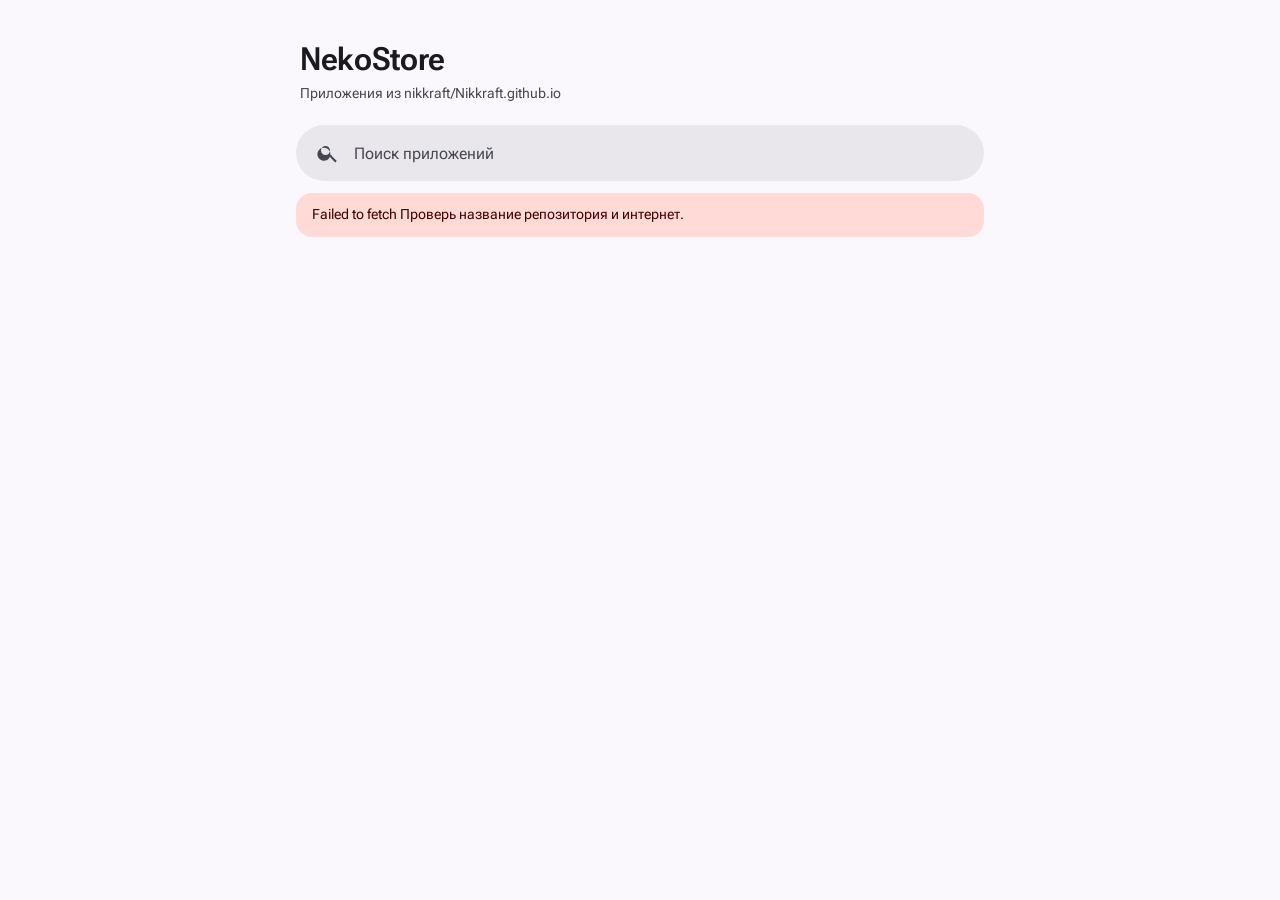
==== commit 8780741f: "Add files via upload" ====
--- a/index.html
+++ b/index.html
@@ -1,322 +1,214 @@
 <!DOCTYPE html>
 <html lang="ru">
 <head>
-<meta charset="UTF-8">
-<meta name="viewport" content="width=device-width,initial-scale=1">
-<title>Pozdrav — генератор поздравлений</title>
-<link rel="stylesheet" href="style.css">
+<meta charset="utf-8">
+<meta name="viewport" content="width=device-width, initial-scale=1, viewport-fit=cover">
+<title>NekoStore</title>
+<link rel="preconnect" href="https://fonts.googleapis.com">
+<link rel="preconnect" href="https://fonts.gstatic.com" crossorigin>
+<link href="https://fonts.googleapis.com/css2?family=Roboto+Flex:wght@400;500;600;700&display=swap" rel="stylesheet">
+<style>
+:root{
+  --primary:#3b5ba9;--on-primary:#fff;--primary-c:#dbe1ff;--on-primary-c:#00164e;
+  --secondary-c:#dde1f9;--on-secondary-c:#161b2c;
+  --surface:#fbf8fd;--surface-c:#efedf2;--surface-ch:#e9e7ec;--surface-chh:#e3e1e6;
+  --on-surface:#1b1b1f;--on-surface-v:#45464f;--outline:#757780;--outline-v:#c5c6d0;
+  --error-c:#ffdad6;--on-error-c:#410002;
+}
+@media (prefers-color-scheme:dark){:root{
+  --primary:#b4c5ff;--on-primary:#0d2b78;--primary-c:#274190;--on-primary-c:#dbe1ff;
+  --secondary-c:#424659;--on-secondary-c:#dde1f9;
+  --surface:#121317;--surface-c:#1e1f23;--surface-ch:#292a2e;--surface-chh:#343439;
+  --on-surface:#e3e2e6;--on-surface-v:#c5c6d0;--outline:#8f909a;--outline-v:#45464f;
+  --error-c:#93000a;--on-error-c:#ffdad6;
+}}
+*{box-sizing:border-box;margin:0;-webkit-tap-highlight-color:transparent}
+html{height:100%}
+body{font-family:"Roboto Flex",system-ui,sans-serif;background:var(--surface);color:var(--on-surface);
+  min-height:100%;padding:env(safe-area-inset-top) 0 env(safe-area-inset-bottom);line-height:1.45}
+.wrap{max-width:720px;margin:0 auto;padding:16px 16px 48px}
+header{padding:20px 4px 12px}
+header h1{font-size:2rem;font-weight:600;letter-spacing:-.01em}
+header p{color:var(--on-surface-v);font-size:.9rem;margin-top:2px}
+.search{position:sticky;top:0;z-index:5;padding:8px 0 12px;background:var(--surface)}
+.search label{display:flex;align-items:center;gap:12px;background:var(--surface-ch);border-radius:28px;padding:0 20px;height:56px}
+.search svg{flex:none;fill:var(--on-surface-v)}
+.search input{flex:1;border:0;background:none;font:inherit;font-size:1rem;color:var(--on-surface);outline:0;min-width:0}
+.search input::placeholder{color:var(--on-surface-v)}
+.search label:focus-within{outline:2px solid var(--primary)}
+.banner{background:var(--secondary-c);color:var(--on-secondary-c);border-radius:16px;padding:12px 16px;font-size:.85rem;margin-bottom:12px}
+.banner.err{background:var(--error-c);color:var(--on-error-c)}
+.banner code{font-family:ui-monospace,monospace;font-size:.85em}
+.list{display:flex;flex-direction:column;gap:8px}
+.card{display:flex;align-items:center;gap:16px;background:var(--surface-c);border-radius:24px;padding:14px 14px 14px 16px;cursor:pointer;border:0;text-align:left;width:100%;font:inherit;color:inherit}
+.card:hover{background:var(--surface-ch)}
+.card:focus-visible{outline:2px solid var(--primary)}
+.icon{flex:none;width:56px;height:56px;border-radius:18px;display:grid;place-items:center;font-size:1.5rem;font-weight:600}
+.meta{flex:1;min-width:0}
+.meta b{display:block;font-weight:600;font-size:1.05rem;white-space:nowrap;overflow:hidden;text-overflow:ellipsis}
+.meta span{display:block;color:var(--on-surface-v);font-size:.82rem;white-space:nowrap;overflow:hidden;text-overflow:ellipsis}
+.btn{flex:none;border:0;border-radius:20px;height:40px;padding:0 20px;font:inherit;font-weight:500;font-size:.9rem;
+  background:var(--primary);color:var(--on-primary);cursor:pointer;text-decoration:none;display:inline-flex;align-items:center;justify-content:center;gap:8px}
+.btn.tonal{background:var(--secondary-c);color:var(--on-secondary-c)}
+.btn:hover{filter:brightness(1.08)}
+.btn:focus-visible{outline:2px solid var(--primary);outline-offset:2px}
+.empty,.loading{text-align:center;color:var(--on-surface-v);padding:48px 16px}
+.spin{width:36px;height:36px;border-radius:50%;border:4px solid var(--outline-v);border-top-color:var(--primary);margin:0 auto 16px;animation:s 1s linear infinite}
+@keyframes s{to{transform:rotate(360deg)}}
+dialog{border:0;padding:0;background:var(--surface);color:var(--on-surface);width:100%;max-width:720px;max-height:88vh;
+  margin:auto auto 0;border-radius:28px 28px 0 0;overflow:auto}
+dialog::backdrop{background:rgba(0,0,0,.45)}
+dialog[open]{animation:up .25s ease-out}
+@keyframes up{from{transform:translateY(40px);opacity:0}}
+@media (prefers-reduced-motion:reduce){dialog[open],.spin{animation:none}}
+.sheet{padding:12px 20px calc(28px + env(safe-area-inset-bottom))}
+.grab{width:32px;height:4px;border-radius:2px;background:var(--outline-v);margin:0 auto 16px}
+.head{display:flex;gap:16px;align-items:center;margin-bottom:16px}
+.head .icon{width:72px;height:72px;border-radius:24px;font-size:2rem}
+.head h2{font-size:1.4rem;font-weight:600}
+.head p{color:var(--on-surface-v);font-size:.85rem}
+.stats{display:flex;gap:8px;flex-wrap:wrap;margin-bottom:16px}
+.chip{background:var(--surface-ch);border-radius:10px;padding:6px 12px;font-size:.8rem;color:var(--on-surface-v)}
+.chip.pre{background:var(--primary-c);color:var(--on-primary-c)}
+.notes{background:var(--surface-c);border-radius:20px;padding:14px 16px;font-size:.9rem;white-space:pre-wrap;word-break:break-word;margin-bottom:20px;color:var(--on-surface-v)}
+h3{font-size:1rem;font-weight:600;margin:4px 0 10px}
+.ver{display:flex;align-items:center;gap:12px;padding:10px 0;border-top:1px solid var(--outline-v)}
+.ver:first-of-type{border-top:0}
+.ver div{flex:1;min-width:0}
+.ver b{font-weight:500;display:block;overflow:hidden;text-overflow:ellipsis;white-space:nowrap}
+.ver small{color:var(--on-surface-v);font-size:.78rem}
+.close{display:flex;justify-content:center;margin-top:16px}
+</style>
 </head>
-<body data-theme="light">
-<div class="container">
-  <h1 id="uiTitle">🎉 Pozdrav</h1>
-  <p class="subtitle" id="uiSubtitle"></p>
-
-  <div class="top-bar">
-    <button class="theme-toggle" onclick="toggleUILang()" id="langBtn">🌐 RU</button>
-    <button class="theme-toggle" onclick="openThemeModal()" id="themeBtn">🎨</button>
-    <button class="theme-toggle" onclick="showFullscreen()" id="btnFullscreen"></button>
-    <button class="theme-toggle" onclick="randomize()" id="btnRandom"></button>
-    <button class="theme-toggle" onclick="openModal('qrModal');generateQR()" id="btnQR"></button>
-    <button class="theme-toggle" onclick="openPreviewTab()" id="btnPreviewTab">🆕</button>
+<body>
+<div class="wrap">
+  <header>
+    <h1 id="title">Магазин</h1>
+    <p id="sub"></p>
+  </header>
+  <div class="search">
+    <label>
+      <svg width="24" height="24" viewBox="0 0 24 24" aria-hidden="true"><path d="M15.5 14h-.8l-.3-.3A6.5 6.5 0 1 0 14 15.5l.3.3v.8l5 5 1.5-1.5-5-5zm-6 0a4.5 4.5 0 1 1 0-9 4.5 4.5 0 0 1 0 9z"/></svg>
+      <input id="q" type="search" placeholder="Поиск приложений" autocomplete="off" aria-label="Поиск приложений">
+    </label>
   </div>
-
-  <div class="panel">
-    <h2><span id="tplPanelTitle"></span><span class="template-counter" id="tplCounter"></span>
-      <button class="mini ghost" onclick="saveCustomTemplate()" id="btnSaveCurrent"></button></h2>
-    <div class="category-bar" id="categoryBar"></div>
-    <div class="templates" id="templates"></div>
-  </div>
-
-  <div class="grid">
-    <div class="panel">
-      <h2 id="constructorTitle"></h2>
-      <div class="tabs">
-        <button class="tab active" onclick="switchTab(this,'tab-basic')" id="tabBtnBasic"></button>
-        <button class="tab" onclick="switchTab(this,'tab-style')" id="tabBtnStyle"></button>
-        <button class="tab" onclick="switchTab(this,'tab-layout')" id="tabBtnLayout"></button>
-        <button class="tab" onclick="switchTab(this,'tab-effects')" id="tabBtnEffects"></button>
-        <button class="tab" onclick="switchTab(this,'tab-media')" id="tabBtnMedia"></button>
-        <button class="tab" onclick="switchTab(this,'tab-extras')" id="tabBtnExtras"></button>
-      </div>
-
-      <div id="tab-basic">
-        <label id="lblRecipient"></label><input id="recipient" oninput="render()">
-        <label id="lblTitle"></label><input id="title" oninput="render()">
-        <label id="lblMessage"></label><textarea id="message" oninput="render();updateCounters()"></textarea>
-        <div class="char-counter"><span id="msgCount">0</span> <span id="lblChars"></span> • <span id="wordCount">0</span> <span id="lblWords"></span> • ~<span id="readTime">0</span> <span id="lblRead"></span></div>
-        <label id="lblSender"></label><input id="sender" oninput="render()">
-        <label id="lblEmojiLine"></label><input id="emojiLine" oninput="render()">
-        <label id="lblVars"></label>
-        <div>
-          <span class="variable-tag" onclick="insertVariable('{name}')">{name}</span>
-          <span class="variable-tag" onclick="insertVariable('{sender}')">{sender}</span>
-          <span class="variable-tag" onclick="insertVariable('{date}')">{date}</span>
-          <span class="variable-tag" onclick="insertVariable('{year}')">{year}</span>
-          <span class="variable-tag" onclick="insertVariable('{time}')">{time}</span>
-        </div>
-        <label id="lblEmoji"></label><div class="emoji-grid" id="emojiPicker"></div>
-        <label id="lblStickers"></label><div class="sticker-grid" id="stickerGrid"></div>
-      </div>
-
-      <div id="tab-style" class="hidden">
-        <label id="lblAppTheme"></label>
-        <div class="theme-grid" id="appThemeGrid"></div>
-        <label id="lblColorTheme"></label>
-        <div class="color-row" id="colorRow"></div>
-        <label id="lblCustomGrad"></label>
-        <div style="display:flex;gap:8px">
-          <input type="color" id="c1" value="#667eea" style="height:40px;padding:2px" oninput="setCustomGradient()">
-          <input type="color" id="c2" value="#764ba2" style="height:40px;padding:2px" oninput="setCustomGradient()">
-        </div>
-        <label><span id="lblSize"></span>: <span id="sizeVal">28</span>px</label>
-        <input type="range" id="size" min="16" max="80" value="28" oninput="sizeVal.textContent=this.value;render()">
-        <label><span id="lblMsgSize"></span>: <span id="msgSizeVal">17</span>px</label>
-        <input type="range" id="msgSize" min="12" max="30" value="17" oninput="msgSizeVal.textContent=this.value;render()">
-        <label id="lblFont"></label>
-        <select id="fontTitle" onchange="render()">
-          <option value="Georgia,serif">Georgia</option>
-          <option value="'Times New Roman',serif">Times</option>
-          <option value="'Segoe UI',sans-serif">Segoe UI</option>
-          <option value="Arial,sans-serif">Arial</option>
-          <option value="'Comic Sans MS',cursive">Comic Sans</option>
-          <option value="'Courier New',monospace">Courier</option>
-          <option value="Impact,sans-serif">Impact</option>
-        </select>
-        <label id="lblTitleColor"></label><input type="color" id="titleColor" value="#c53030" oninput="render()">
-        <label id="lblMsgColor"></label><input type="color" id="msgColor" value="#4a2c1a" oninput="render()">
-        <label id="lblAlign"></label>
-        <select id="align" onchange="render()">
-          <option value="center" id="optAlignCenter"></option>
-          <option value="left" id="optAlignLeft"></option>
-          <option value="right" id="optAlignRight"></option>
-          <option value="justify" id="optAlignJustify"></option>
-        </select>
-        <label><span id="lblRadius"></span>: <span id="radiusVal">12</span>px</label>
-        <input type="range" id="radius" min="0" max="50" value="12" oninput="radiusVal.textContent=this.value;render()">
-        <label><span id="lblOpacity"></span>: <span id="opacityVal">0</span>%</label>
-        <input type="range" id="bgOpacity" min="0" max="50" value="0" oninput="opacityVal.textContent=this.value;render()">
-      </div>
-
-      <div id="tab-layout" class="hidden">
-        <label id="lblLayout"></label>
-        <div class="layout-grid" id="layoutGrid"></div>
-        <label id="lblBlocks"></label>
-        <div style="padding:10px;background:var(--b);border-radius:8px;font-size:12px;color:var(--tm)">
-          <div id="blocksList"></div>
-        </div>
-        <div style="text-align:center;margin-top:10px">
-          <button class="mini ghost" onclick="resetBlockOrder()" id="btnResetOrder"></button>
-        </div>
-      </div>
-
-      <div id="tab-effects" class="hidden">
-        <label id="lblAnimation"></label>
-        <select id="animation" onchange="render()">
-          <option value="" id="optNoAnim"></option>
-          <optgroup id="grpClassic">
-            <option value="effect-shimmer">✨ Shimmer</option>
-            <option value="effect-pop">💥 Pop</option>
-            <option value="effect-pulse">💓 Pulse</option>
-            <option value="effect-float">🎈 Float</option>
-            <option value="effect-bounce">⚽ Bounce</option>
-          </optgroup>
-          <optgroup id="grpEntry">
-            <option value="effect-fade">🌫️ Fade</option>
-            <option value="effect-slideLeft">⬅️ Slide L</option>
-            <option value="effect-slideRight">➡️ Slide R</option>
-            <option value="effect-slideUp">⬆️ Slide Up</option>
-            <option value="effect-zoom">🔍 Zoom</option>
-            <option value="effect-flip">🔄 Flip</option>
-            <option value="effect-rotate">🌀 Rotate</option>
-            <option value="effect-blur">💨 Blur</option>
-          </optgroup>
-          <optgroup id="grpLoop">
-            <option value="effect-shake">🫨 Shake</option>
-            <option value="effect-swing">🎐 Swing</option>
-            <option value="effect-wobble">🐧 Wobble</option>
-            <option value="effect-wave">🌊 Wave</option>
-            <option value="effect-heartBeat">💗 HeartBeat</option>
-          </optgroup>
-          <optgroup id="grpGlow">
-            <option value="effect-glow">🌟 Glow</option>
-            <option value="effect-neon">💡 Neon</option>
-            <option value="effect-rainbow">🌈 Rainbow</option>
-            <option value="effect-glitch">📺 Glitch</option>
-          </optgroup>
-          <optgroup id="grpSpecial">
-            <option value="effect-tada">🎉 Tada</option>
-            <option value="effect-rubberBand">🎗️ Rubber</option>
-          </optgroup>
-        </select>
-        <label id="lblParticles"></label>
-        <select id="particles" onchange="render()">
-          <option value="" id="optParticlesNone"></option>
-          <option value="🎉">🎉</option><option value="❄️">❄️</option><option value="🌸">🌸</option>
-          <option value="⭐">⭐</option><option value="❤️">❤️</option><option value="🎈">🎈</option>
-          <option value="🍁">🍁</option><option value="💎">💎</option><option value="🍀">🍀</option>
-          <option value="🌈">🌈</option><option value="👻">👻</option><option value="🎆">🎆</option>
-        </select>
-        <label id="lblPhysics"></label>
-        <select id="physicsMode" onchange="render()">
-          <option value="fall">⬇️ Падение</option>
-          <option value="fountain">⛲ Фонтан</option>
-          <option value="explosion">💥 Взрыв</option>
-          <option value="spiral">🌀 Спираль</option>
-          <option value="gravity">🪐 Гравитация</option>
-          <option value="magnet">🧲 Магнит</option>
-          <option value="repel">🚫 Отталкивание</option>
-          <option value="snow">❄️ Снег</option>
-        </select>
-        <label><span id="lblPartIntensity"></span>: <span id="partVal">8</span></label>
-        <input type="range" id="partCount" min="0" max="30" value="8" oninput="partVal.textContent=this.value;render()">
-        <label id="lblPartSpeed"></label>
-        <select id="partSpeed" onchange="render()">
-          <option value="1" id="optSpeedSlow"></option>
-          <option value="2" selected id="optSpeedNormal"></option>
-          <option value="3" id="optSpeedFast"></option>
-          <option value="4" id="optSpeedVeryFast"></option>
-        </select>
-        <label id="lblGlow"></label>
-        <select id="glow" onchange="render()">
-          <option value="" id="optGlowNone"></option>
-          <option value="0 0 40px rgba(255,255,255,.8)" id="optGlowWhite"></option>
-          <option value="0 0 40px rgba(255,107,107,.8)" id="optGlowRed"></option>
-          <option value="0 0 40px rgba(107,255,156,.8)" id="optGlowGreen"></option>
-          <option value="0 0 40px rgba(107,156,255,.8)" id="optGlowBlue"></option>
-          <option value="0 0 40px rgba(255,215,0,.9)" id="optGlowGold"></option>
-          <option value="0 0 60px rgba(255,107,255,.9)" id="optGlowPink"></option>
-        </select>
-      </div>
-
-      <div id="tab-media" class="hidden">
-        <label id="lblMusic"></label><input id="musicUrl">
-        <label id="lblImage"></label><input id="imageUrl" oninput="render()">
-        <label><span id="lblImgSize"></span>: <span id="imgSizeVal">120</span>px</label>
-        <input type="range" id="imgSize" min="40" max="300" value="120" oninput="imgSizeVal.textContent=this.value;render()">
-        <label id="lblVideo"></label><input id="videoUrl" oninput="render()">
-        <label id="lblPopularStickers"></label><div class="gif-grid" id="gifGrid"></div>
-      </div>
-
-      <div id="tab-extras" class="hidden">
-        <label id="lblVoice"></label>
-        <select id="voiceLang" style="margin-bottom:8px">
-          <option value="ru-RU">Русский</option>
-          <option value="en-US">English US</option>
-          <option value="en-GB">English UK</option>
-          <option value="de-DE">Deutsch</option>
-          <option value="fr-FR">Français</option>
-          <option value="es-ES">Español</option>
-          <option value="it-IT">Italiano</option>
-          <option value="uk-UA">Українська</option>
-          <option value="ja-JP">日本語</option>
-          <option value="zh-CN">中文</option>
-        </select>
-        <label><span id="lblRate"></span>: <span id="speakRateVal">1</span>x</label>
-        <input type="range" id="speakRate" min=".5" max="2" step=".1" value="1" oninput="speakRateVal.textContent=this.value">
-        <label><span id="lblPitch"></span>: <span id="speakPitchVal">1</span></label>
-        <input type="range" id="speakPitch" min=".5" max="2" step=".1" value="1" oninput="speakPitchVal.textContent=this.value">
-        <button class="secondary" onclick="speak()" id="btnSpeak"></button>
-        <button class="ghost" onclick="stopSpeak()" id="btnStopSpeak"></button>
-        <hr style="margin:15px 0;border:none;border-top:2px solid var(--b)">
-        <label id="lblCountdown"></label>
-        <input type="datetime-local" id="countdownTarget" oninput="renderCountdown()">
-        <div class="countdown-display" id="countdownDisplay">-- : -- : --</div>
-        <hr style="margin:15px 0;border:none;border-top:2px solid var(--b)">
-        <label id="lblGiftWrap"></label>
-        <select id="giftWrap" onchange="render()">
-          <option value="" id="optGiftNone"></option>
-          <option value="🎁" id="optGiftPresent"></option>
-          <option value="💌" id="optGiftLetter"></option>
-          <option value="🎊" id="optGiftCracker"></option>
-          <option value="📦" id="optGiftBox"></option>
-        </select>
-        <hr style="margin:15px 0;border:none;border-top:2px solid var(--b)">
-        <label id="lblLangTemplate"></label><div class="lang-selector" id="langSelector"></div>
-        <hr style="margin:15px 0;border:none;border-top:2px solid var(--b)">
-        <label id="lblHotkeys"></label>
-        <div style="font-size:12px;color:var(--tm);line-height:1.8">
-          <div><span class="kbd">Ctrl</span>+<span class="kbd">C</span> — <span id="hkCopy"></span></div>
-          <div><span class="kbd">Ctrl</span>+<span class="kbd">S</span> — <span id="hkHTML"></span></div>
-          <div><span class="kbd">Ctrl</span>+<span class="kbd">P</span> — <span id="hkPDF"></span></div>
-          <div><span class="kbd">Ctrl</span>+<span class="kbd">R</span> — <span id="hkRandom"></span></div>
-          <div><span class="kbd">Ctrl</span>+<span class="kbd">F</span> — <span id="hkFullscreen"></span></div>
-          <div><span class="kbd">Esc</span> — <span id="hkEsc"></span></div>
-        </div>
-      </div>
-
-      <hr style="margin:20px 0;border:none;border-top:2px solid var(--b)">
-      <button class="secondary" onclick="playMusic()" id="btnMusic"></button>
-      <button class="ghost" onclick="stopMusic()">⏹️</button>
-      <button class="ghost" onclick="saveAsDraft()" id="btnDraftSave"></button>
-      <button class="ghost" onclick="loadDraft()" id="btnDraftLoad"></button>
+  <div id="msg"></div>
+  <div id="list" class="list"></div>
+</div>
+<dialog id="dlg"><div class="sheet" id="sheet"></div></dialog>
+
+<script>
+/* ====== НАСТРОЙКА: впиши свой репозиторий ====== */
+const REPO = "nikkraft/Nikkraft.github.io";
+/* Можно и без правки файла: index.html?repo=owner/repo */
+/* ================================================ */
+
+const repo = new URLSearchParams(location.search).get("repo") || REPO;
+const isPlaceholder = repo === "owner/repo";
+let apps = [];
+
+const $ = id => document.getElementById(id);
+const esc = s => String(s ?? "").replace(/[&<>"']/g, c => ({"&":"&amp;","<":"&lt;",">":"&gt;",'"':"&quot;","'":"&#39;"}[c]));
+const fmtSize = b => b > 1048576 ? (b/1048576).toFixed(1)+" МБ" : Math.max(1,Math.round(b/1024))+" КБ";
+const fmtDate = d => new Date(d).toLocaleDateString("ru-RU",{day:"numeric",month:"long",year:"numeric"});
+
+// Имя приложения из имени файла: "MyApp-v1.2.3.apk" -> "MyApp"
+function baseName(file){
+  let n = file.replace(/\.[^.]+$/,"");
+  n = n.replace(/[-_ .]?v?\d+(\.\d+)+.*$/i,"").replace(/[-_ .](release|debug|universal|arm64.*|armeabi.*|x86.*)$/i,"");
+  return (n || file).replace(/[-_]+/g," ").trim();
+}
+function hue(s){let h=0;for(const c of s)h=(h*31+c.charCodeAt(0))%360;return h}
+
+function build(releases){
+  const map = new Map();
+  for(const r of releases){
+    if(r.draft) continue;
+    for(const a of (r.assets||[])){
+      const name = baseName(a.name), key = name.toLowerCase();
+      if(!map.has(key)) map.set(key,{name,versions:[]});
+      map.get(key).versions.push({
+        tag:r.tag_name, title:r.name||r.tag_name, date:r.published_at, notes:r.body||"",
+        pre:r.prerelease, file:a.name, size:a.size, dl:a.download_count, url:a.browser_download_url
+      });
+    }
+  }
+  const out=[...map.values()];
+  out.forEach(a=>a.versions.sort((x,y)=>new Date(y.date)-new Date(x.date)));
+  out.sort((x,y)=>new Date(y.versions[0].date)-new Date(x.versions[0].date));
+  return out;
+}
+
+function iconStyle(name){
+  const h=hue(name);
+  return `background:hsl(${h} 70% 88%);color:hsl(${h} 60% 25%)`;
+}
+
+function render(){
+  const q=$("q").value.trim().toLowerCase();
+  const items=apps.filter(a=>a.name.toLowerCase().includes(q));
+  $("list").innerHTML = items.length ? items.map((a,i)=>{
+    const v=a.versions[0];
+    return `<button class="card" data-i="${apps.indexOf(a)}">
+      <div class="icon" style="${iconStyle(a.name)}">${esc(a.name[0].toUpperCase())}</div>
+      <div class="meta"><b>${esc(a.name)}</b><span>${esc(v.tag)} · ${fmtSize(v.size)}</span></div>
+      <span class="btn">Скачать</span></button>`;
+  }).join("") : `<div class="empty">${apps.length?"Ничего не найдено. Попробуй другое название.":"Здесь пока пусто. Создай релиз в репозитории и прикрепи к нему APK — он появится тут."}</div>`;
+}
+
+function open(i){
+  const a=apps[i], v=a.versions[0];
+  const total=a.versions.reduce((s,x)=>s+(x.dl||0),0);
+  $("sheet").innerHTML = `<div class="grab"></div>
+    <div class="head"><div class="icon" style="${iconStyle(a.name)}">${esc(a.name[0].toUpperCase())}</div>
+      <div><h2>${esc(a.name)}</h2><p>Обновлено ${fmtDate(v.date)}</p></div></div>
+    <div class="stats">
+      <span class="chip">${esc(v.tag)}</span>
+      <span class="chip">${fmtSize(v.size)}</span>
+      <span class="chip">${total} скачиваний</span>
+      ${v.pre?'<span class="chip pre">Пре-релиз</span>':""}
     </div>
-
-    <div class="panel">
-      <h2><span id="previewTitle"></span><button class="mini ghost" onclick="showFullscreen()" id="btnExpand"></button></h2>
-      <div class="preview-wrap">
-        <div class="preview" id="preview">
-          <div class="blocks" id="previewBlocks"></div>
-        </div>
-      </div>
-      <div class="actions">
-        <button onclick="copyText()" id="btnCopy"></button>
-        <button class="secondary" onclick="downloadHTML()" id="btnHTML"></button>
-        <button class="ghost" onclick="downloadImage()" id="btnPNG"></button>
-        <button class="ghost" onclick="exportPDF()" id="btnPDF"></button>
-        <button class="ghost" onclick="shareNative()" id="btnShare"></button>
-        <button class="ghost" onclick="openPreviewTab()" id="btnPreviewTab2"></button>
-      </div>
-    </div>
-  </div>
-
-  <div class="panel">
-    <h2><span id="historyTitle"></span>
-      <div>
-        <button class="mini ghost" onclick="exportHistory()" id="btnHistoryExport"></button>
-        <button class="mini danger" onclick="clearHistory()" id="btnClearHistory"></button>
-      </div>
-    </h2>
-    <div id="history"></div>
-  </div>
-
-  <div class="panel">
-    <h2 id="importExportTitle"></h2>
-    <button class="secondary" onclick="exportJSON()" id="btnJSON"></button>
-    <button class="ghost" onclick="fileInput.click()" id="btnImportJSON"></button>
-    <button class="ghost" onclick="exportTemplates()" id="btnTemplates"></button>
-    <button class="ghost" onclick="fileInput2.click()" id="btnImportTemplates"></button>
-    <button class="danger" onclick="clearAll()" id="btnClearAll"></button>
-    <input type="file" id="fileInput" accept=".json" style="display:none" onchange="importJSON(event)">
-    <input type="file" id="fileInput2" accept=".json" style="display:none" onchange="importTemplates(event)">
-  </div>
-</div>
-
-<div class="fullscreen-preview" id="fullscreen">
-  <button class="fullscreen-close" onclick="hideFullscreen()">✕</button>
-  <div class="preview" id="fullPreview"></div>
-</div>
-
-<div class="modal" id="qrModal"><div class="modal-content">
-  <h3 id="qrTitle"></h3><p id="qrSubtitle" style="color:var(--tm);font-size:13px;margin-bottom:12px"></p>
-  <div style="text-align:center"><div class="qr-container"><canvas id="qrCanvas" width="240" height="240"></canvas></div></div>
-  <div style="text-align:center;margin-top:15px">
-    <button class="secondary" onclick="downloadQR()" id="btnDownloadQR"></button>
-    <button class="ghost" onclick="closeModal('qrModal')" id="btnQRClose"></button>
-  </div>
-</div></div>
-
-<div class="modal" id="themeModal"><div class="modal-content">
-  <h3>🎨 Тема интерфейса</h3>
-  <div class="theme-grid" id="themeModalGrid"></div>
-  <div style="text-align:center;margin-top:15px">
-    <button class="ghost" onclick="closeModal('themeModal')">Закрыть</button>
-  </div>
-</div></div>
-
-<audio id="musicPlayer" loop></audio>
-<div class="toast" id="toast"><span class="toast-icon" id="toastIcon"></span><span id="toastText"></span></div>
-<canvas id="confettiCanvas" style="position:fixed;inset:0;pointer-events:none;z-index:998;display:none"></canvas>
-
-<script src="script.js"></script>
+    <a class="btn" style="width:100%;height:48px;border-radius:24px;margin-bottom:20px" href="${esc(v.url)}">Скачать ${esc(v.tag)}</a>
+    ${v.notes.trim()?`<h3>Что нового</h3><div class="notes">${esc(v.notes.trim())}</div>`:""}
+    <h3>Все версии</h3>
+    ${a.versions.map(x=>`<div class="ver"><div><b>${esc(x.tag)}${x.pre?" · пре-релиз":""}</b>
+      <small>${fmtDate(x.date)} · ${fmtSize(x.size)} · ${esc(x.file)}</small></div>
+      <a class="btn tonal" href="${esc(x.url)}">Скачать</a></div>`).join("")}
+    <div class="close"><button class="btn tonal" id="x">Закрыть</button></div>`;
+  $("dlg").showModal();
+  $("x").onclick=()=>$("dlg").close();
+}
+
+$("list").addEventListener("click",e=>{const c=e.target.closest(".card");if(c)open(+c.dataset.i)});
+$("dlg").addEventListener("click",e=>{if(e.target===$("dlg"))$("dlg").close()});
+$("q").addEventListener("input",render);
+
+const demo=()=>build([
+  {tag_name:"v2.1.0",name:"2.1.0",published_at:"2026-10-28T10:00:00Z",body:"Исправлены ошибки\nУскорен запуск",assets:[{name:"Calc-2.1.0.apk",size:6291456,download_count:128,browser_download_url:"#"}]},
+  {tag_name:"v2.0.0",name:"2.0.0",published_at:"2026-10-10T10:00:00Z",body:"Новый интерфейс",assets:[{name:"Calc-2.0.0.apk",size:5976883,download_count:310,browser_download_url:"#"}]},
+  {tag_name:"v1.4",name:"1.4",published_at:"2026-10-20T10:00:00Z",body:"Тёмная тема",assets:[{name:"Notes-1.4.apk",size:3145728,download_count:54,browser_download_url:"#"}]}
+]);
+
+async function init(){
+  $("title").textContent = "NekoStore";
+  $("sub").textContent = isPlaceholder ? "Приложения из GitHub Releases" : "Приложения из "+repo;
+  $("list").innerHTML='<div class="loading"><div class="spin"></div>Загружаю релизы…</div>';
+  if(isPlaceholder){
+    apps=demo();
+    $("msg").innerHTML='<div class="banner">Показаны демо-данные. Впиши свой репозиторий в строке <code>const REPO</code> в index.html или открой страницу с <code>?repo=логин/репозиторий</code>.</div>';
+    return render();
+  }
+  try{
+    const r=await fetch(`https://api.github.com/repos/${repo}/releases?per_page=100`,{headers:{Accept:"application/vnd.github+json"}});
+    if(!r.ok) throw new Error(r.status===404?"Репозиторий не найден или он приватный.":r.status===403?"Лимит запросов GitHub исчерпан. Попробуй позже.":"Ошибка GitHub: "+r.status);
+    apps=build(await r.json());
+    render();
+  }catch(e){
+    $("list").innerHTML="";
+    $("msg").innerHTML=`<div class="banner err">${esc(e.message||"Не удалось загрузить релизы.")} Проверь название репозитория и интернет.</div>`;
+  }
+}
+init();
+</script>
 </body>
 </html>
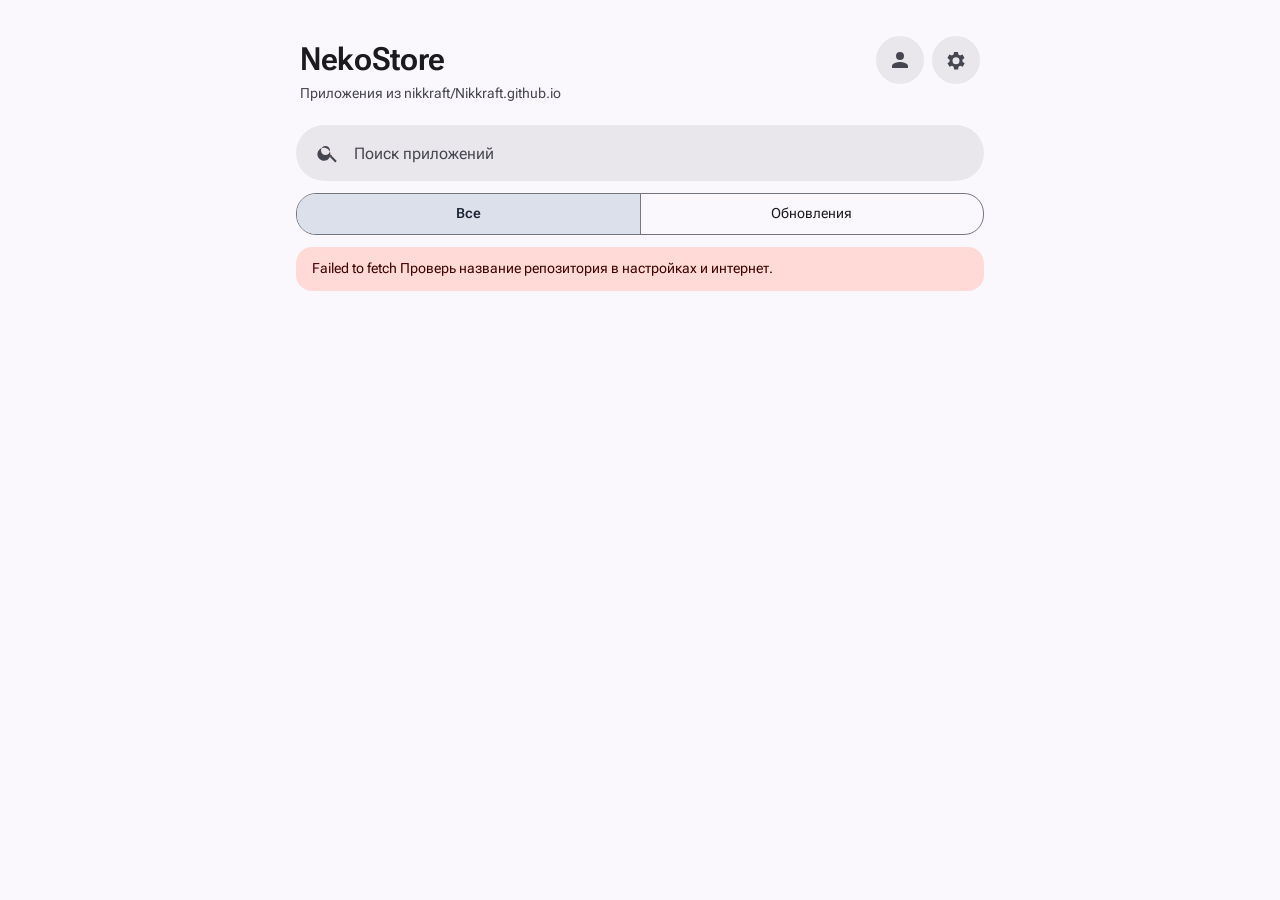
==== commit 2b1df089: "Add files via upload" ====
--- a/index.html
+++ b/index.html
@@ -14,22 +14,33 @@
   --surface:#fbf8fd;--surface-c:#efedf2;--surface-ch:#e9e7ec;--surface-chh:#e3e1e6;
   --on-surface:#1b1b1f;--on-surface-v:#45464f;--outline:#757780;--outline-v:#c5c6d0;
   --error-c:#ffdad6;--on-error-c:#410002;
-}
-@media (prefers-color-scheme:dark){:root{
-  --primary:#b4c5ff;--on-primary:#0d2b78;--primary-c:#274190;--on-primary-c:#dbe1ff;
-  --secondary-c:#424659;--on-secondary-c:#dde1f9;
+  --pad:14px;--icon:56px;--gap:8px;
+  color-scheme:light;
+}
+:root[data-theme="dark"]{
   --surface:#121317;--surface-c:#1e1f23;--surface-ch:#292a2e;--surface-chh:#343439;
   --on-surface:#e3e2e6;--on-surface-v:#c5c6d0;--outline:#8f909a;--outline-v:#45464f;
-  --error-c:#93000a;--on-error-c:#ffdad6;
+  --error-c:#93000a;--on-error-c:#ffdad6;color-scheme:dark;
+}
+@media (prefers-color-scheme:dark){:root:not([data-theme="light"]):not([data-theme="dark"]){
+  --surface:#121317;--surface-c:#1e1f23;--surface-ch:#292a2e;--surface-chh:#343439;
+  --on-surface:#e3e2e6;--on-surface-v:#c5c6d0;--outline:#8f909a;--outline-v:#45464f;
+  --error-c:#93000a;--on-error-c:#ffdad6;color-scheme:dark;
 }}
+:root[data-density="compact"]{--pad:8px;--icon:44px;--gap:4px}
 *{box-sizing:border-box;margin:0;-webkit-tap-highlight-color:transparent}
 html{height:100%}
 body{font-family:"Roboto Flex",system-ui,sans-serif;background:var(--surface);color:var(--on-surface);
   min-height:100%;padding:env(safe-area-inset-top) 0 env(safe-area-inset-bottom);line-height:1.45}
 .wrap{max-width:720px;margin:0 auto;padding:16px 16px 48px}
-header{padding:20px 4px 12px}
+header{padding:20px 4px 12px;display:flex;align-items:flex-start;gap:8px}
+header .t{flex:1;min-width:0}
 header h1{font-size:2rem;font-weight:600;letter-spacing:-.01em}
-header p{color:var(--on-surface-v);font-size:.9rem;margin-top:2px}
+header p{color:var(--on-surface-v);font-size:.9rem;margin-top:2px;overflow:hidden;text-overflow:ellipsis;white-space:nowrap}
+.ib{flex:none;width:48px;height:48px;border-radius:50%;border:0;background:var(--surface-ch);color:var(--on-surface-v);cursor:pointer;display:grid;place-items:center}
+.ib:hover{background:var(--surface-chh)}
+.ib:focus-visible{outline:2px solid var(--primary)}
+.ib svg{fill:currentColor}
 .search{position:sticky;top:0;z-index:5;padding:8px 0 12px;background:var(--surface)}
 .search label{display:flex;align-items:center;gap:12px;background:var(--surface-ch);border-radius:28px;padding:0 20px;height:56px}
 .search svg{flex:none;fill:var(--on-surface-v)}
@@ -39,17 +50,19 @@
 .banner{background:var(--secondary-c);color:var(--on-secondary-c);border-radius:16px;padding:12px 16px;font-size:.85rem;margin-bottom:12px}
 .banner.err{background:var(--error-c);color:var(--on-error-c)}
 .banner code{font-family:ui-monospace,monospace;font-size:.85em}
-.list{display:flex;flex-direction:column;gap:8px}
-.card{display:flex;align-items:center;gap:16px;background:var(--surface-c);border-radius:24px;padding:14px 14px 14px 16px;cursor:pointer;border:0;text-align:left;width:100%;font:inherit;color:inherit}
+.list{display:flex;flex-direction:column;gap:var(--gap)}
+.card{display:flex;align-items:center;gap:16px;background:var(--surface-c);border-radius:24px;padding:var(--pad) 14px var(--pad) 16px;cursor:pointer;border:0;text-align:left;width:100%;font:inherit;color:inherit}
 .card:hover{background:var(--surface-ch)}
 .card:focus-visible{outline:2px solid var(--primary)}
-.icon{flex:none;width:56px;height:56px;border-radius:18px;display:grid;place-items:center;font-size:1.5rem;font-weight:600}
+.icon{flex:none;width:var(--icon);height:var(--icon);border-radius:30%;display:grid;place-items:center;font-size:1.5rem;font-weight:600;overflow:hidden}
+.icon img{width:100%;height:100%;object-fit:cover;display:block}
 .meta{flex:1;min-width:0}
 .meta b{display:block;font-weight:600;font-size:1.05rem;white-space:nowrap;overflow:hidden;text-overflow:ellipsis}
 .meta span{display:block;color:var(--on-surface-v);font-size:.82rem;white-space:nowrap;overflow:hidden;text-overflow:ellipsis}
 .btn{flex:none;border:0;border-radius:20px;height:40px;padding:0 20px;font:inherit;font-weight:500;font-size:.9rem;
   background:var(--primary);color:var(--on-primary);cursor:pointer;text-decoration:none;display:inline-flex;align-items:center;justify-content:center;gap:8px}
 .btn.tonal{background:var(--secondary-c);color:var(--on-secondary-c)}
+.btn.block{width:100%;height:48px;border-radius:24px}
 .btn:hover{filter:brightness(1.08)}
 .btn:focus-visible{outline:2px solid var(--primary);outline-offset:2px}
 .empty,.loading{text-align:center;color:var(--on-surface-v);padding:48px 16px}
@@ -64,7 +77,7 @@
 .sheet{padding:12px 20px calc(28px + env(safe-area-inset-bottom))}
 .grab{width:32px;height:4px;border-radius:2px;background:var(--outline-v);margin:0 auto 16px}
 .head{display:flex;gap:16px;align-items:center;margin-bottom:16px}
-.head .icon{width:72px;height:72px;border-radius:24px;font-size:2rem}
+.head .icon{width:72px;height:72px;font-size:2rem}
 .head h2{font-size:1.4rem;font-weight:600}
 .head p{color:var(--on-surface-v);font-size:.85rem}
 .stats{display:flex;gap:8px;flex-wrap:wrap;margin-bottom:16px}
@@ -78,13 +91,62 @@
 .ver b{font-weight:500;display:block;overflow:hidden;text-overflow:ellipsis;white-space:nowrap}
 .ver small{color:var(--on-surface-v);font-size:.78rem}
 .close{display:flex;justify-content:center;margin-top:16px}
+/* settings */
+.sec{margin-bottom:22px}
+.sec h3{color:var(--primary);font-size:.9rem;margin-bottom:10px}
+.row{display:flex;align-items:center;gap:12px;margin-bottom:14px}
+.row .lbl{flex:1;min-width:0}
+.row .lbl b{display:block;font-weight:500}
+.row .lbl small{color:var(--on-surface-v);font-size:.8rem}
+.seg{display:flex;border:1px solid var(--outline);border-radius:20px;overflow:hidden;width:100%}
+.seg button{flex:1;height:40px;border:0;border-left:1px solid var(--outline);background:none;color:var(--on-surface);font:inherit;font-size:.85rem;cursor:pointer;padding:0 6px}
+.seg button:first-child{border-left:0}
+.seg button[aria-pressed="true"]{background:var(--secondary-c);color:var(--on-secondary-c);font-weight:600}
+.seg button:focus-visible{outline:2px solid var(--primary);outline-offset:-2px}
+.lbl2{font-size:.85rem;color:var(--on-surface-v);margin:0 0 6px 4px;display:block}
+.sw{flex:none;width:52px;height:32px;border-radius:16px;border:2px solid var(--outline);background:var(--surface-chh);position:relative;cursor:pointer;padding:0}
+.sw::after{content:"";position:absolute;top:6px;left:6px;width:16px;height:16px;border-radius:50%;background:var(--outline);transition:.15s}
+.sw[aria-checked="true"]{background:var(--primary);border-color:var(--primary)}
+.sw[aria-checked="true"]::after{left:26px;top:4px;width:24px;height:24px;background:var(--on-primary)}
+.sw:focus-visible{outline:2px solid var(--primary);outline-offset:2px}
+.sw[aria-checked="true"]::after{left:22px}
+.swatches{display:flex;gap:12px;flex-wrap:wrap;margin-bottom:14px}
+.sat{width:44px;height:44px;border-radius:50%;border:3px solid transparent;cursor:pointer;padding:0;outline:0}
+.sat[aria-pressed="true"]{border-color:var(--on-surface);box-shadow:inset 0 0 0 3px var(--surface)}
+.sat:focus-visible{outline:2px solid var(--primary);outline-offset:2px}
+.fld{display:flex;gap:8px}
+.fld input{flex:1;min-width:0;height:48px;border-radius:12px;border:1px solid var(--outline);background:none;color:var(--on-surface);font:inherit;padding:0 14px;outline:0}
+.fld input:focus{border:2px solid var(--primary);padding:0 13px}
+.hint{font-size:.8rem;color:var(--on-surface-v);margin:6px 4px 0}
+.hint.bad{color:var(--primary)}
+#tabs{margin:0 0 12px}
+.toast{position:fixed;left:50%;bottom:calc(20px + env(safe-area-inset-bottom));transform:translate(-50%,20px);opacity:0;pointer-events:none;
+  background:#303034;color:#f2f0f4;border-radius:12px;padding:12px 18px;font-size:.9rem;max-width:calc(100% - 32px);z-index:50;transition:.2s}
+.toast.on{opacity:1;transform:translate(-50%,0)}
+.chip.ok{background:var(--secondary-c);color:var(--on-secondary-c)}
+/* about */
+.who{text-align:center;padding:8px 0 20px}
+.ava{width:96px;height:96px;border-radius:50%;margin:0 auto 12px;display:grid;place-items:center;font-size:2.6rem;font-weight:600;background:var(--primary-c);color:var(--on-primary-c);overflow:hidden}
+.ava img{width:100%;height:100%;object-fit:cover;display:block}
+.who h2{font-size:1.5rem;font-weight:600}
+.who p{color:var(--on-surface-v);font-size:.95rem;margin-top:6px}
+.links{display:flex;flex-direction:column;gap:8px;margin-bottom:16px}
+.link{display:flex;align-items:center;justify-content:space-between;background:var(--surface-c);border-radius:20px;padding:14px 18px;text-decoration:none;color:var(--on-surface);font-weight:500}
+.link small{color:var(--on-surface-v);font-weight:400}
+.link:hover{background:var(--surface-ch)}
+.link:focus-visible{outline:2px solid var(--primary)}
+.ver-line{text-align:center;color:var(--on-surface-v);font-size:.8rem;margin-top:16px}
 </style>
 </head>
 <body>
 <div class="wrap">
   <header>
-    <h1 id="title">Магазин</h1>
-    <p id="sub"></p>
+    <div class="t">
+      <h1>NekoStore</h1>
+      <p id="sub"></p>
+    </div>
+    <button class="ib" id="bAbout" aria-label="Об авторе"><svg width="24" height="24" viewBox="0 0 24 24"><path d="M12 12a4 4 0 1 0 0-8 4 4 0 0 0 0 8zm0 2c-2.7 0-8 1.3-8 4v2h16v-2c0-2.7-5.3-4-8-4z"/></svg></button>
+    <button class="ib" id="bSet" aria-label="Настройки"><svg width="24" height="24" viewBox="0 0 24 24"><path d="M19.4 13a7.6 7.6 0 0 0 0-2l2.1-1.6-2-3.5-2.5 1a7.4 7.4 0 0 0-1.7-1L15 3.3h-4l-.4 2.6c-.6.3-1.2.6-1.7 1l-2.5-1-2 3.5L6.6 11a7.6 7.6 0 0 0 0 2l-2.1 1.6 2 3.5 2.5-1c.5.4 1.1.8 1.7 1l.4 2.6h4l.4-2.6c.6-.3 1.2-.6 1.7-1l2.5 1 2-3.5L19.4 13zM13 15.5a3.5 3.5 0 1 1 0-7 3.5 3.5 0 0 1 0 7z" transform="translate(-1 .7)"/></svg></button>
   </header>
   <div class="search">
     <label>
@@ -92,122 +154,440 @@
       <input id="q" type="search" placeholder="Поиск приложений" autocomplete="off" aria-label="Поиск приложений">
     </label>
   </div>
+  <div class="seg" id="tabs"><button data-t="all" aria-pressed="true">Все</button><button data-t="upd" aria-pressed="false">Обновления</button></div>
   <div id="msg"></div>
   <div id="list" class="list"></div>
 </div>
+<div class="toast" id="toast" role="status"></div>
 <dialog id="dlg"><div class="sheet" id="sheet"></div></dialog>
 
 <script>
-/* ====== НАСТРОЙКА: впиши свой репозиторий ====== */
-const REPO = "nikkraft/Nikkraft.github.io";
-/* Можно и без правки файла: index.html?repo=owner/repo */
-/* ================================================ */
-
-const repo = new URLSearchParams(location.search).get("repo") || REPO;
-const isPlaceholder = repo === "owner/repo";
-let apps = [];
+/* ============ НАСТРОЙКА АВТОРА И РЕПОЗИТОРИЯ ============ */
+const REPO = "nikkraft/Nikkraft.github.io";   // репозиторий по умолчанию
+const STORE_VERSION = "1.3";
+const AUTHOR = {
+  name: "nikkraft",
+  bio: "Автор NekoStore — каталога приложений из GitHub Releases.",
+  avatar: "https://github.com/nikkraft.png",   // можно убрать — будет буква
+  links: [
+    {title: "GitHub", url: "https://github.com/nikkraft"}
+    // добавь свои: {title: "Telegram", url: "https://t.me/твой_ник"}
+  ],
+  support: ""   // ссылка для «Поддержать автора» (Boosty, DonationAlerts…). Пусто — кнопка скрыта
+};
+/* ======================================================== */
+
+const HUES = [["Синий",222],["Бирюзовый",180],["Зелёный",145],["Оранжевый",25],["Розовый",335],["Фиолетовый",275]];
+const DEF = {theme:"auto",hue:222,density:"comfortable",sort:"date",meta:true,repo:"",icons:true,notify:false,every:15};
+let S = {...DEF};
+try{ Object.assign(S, JSON.parse(localStorage.getItem("nekostore")||"{}")); }catch(e){}
+if(!["date","name"].includes(S.sort)) S.sort="date";
+const save=()=>{try{localStorage.setItem("nekostore",JSON.stringify(S))}catch(e){}};
+const ls={get:k=>{try{return localStorage.getItem(k)}catch(e){return null}},set:(k,v)=>{try{localStorage.setItem(k,v)}catch(e){}},del:k=>{try{localStorage.removeItem(k)}catch(e){}}};
 
 const $ = id => document.getElementById(id);
 const esc = s => String(s ?? "").replace(/[&<>"']/g, c => ({"&":"&amp;","<":"&lt;",">":"&gt;",'"':"&quot;","'":"&#39;"}[c]));
 const fmtSize = b => b > 1048576 ? (b/1048576).toFixed(1)+" МБ" : Math.max(1,Math.round(b/1024))+" КБ";
 const fmtDate = d => new Date(d).toLocaleDateString("ru-RU",{day:"numeric",month:"long",year:"numeric"});
-
-// Имя приложения из имени файла: "MyApp-v1.2.3.apk" -> "MyApp"
-function baseName(file){
-  let n = file.replace(/\.[^.]+$/,"");
-  n = n.replace(/[-_ .]?v?\d+(\.\d+)+.*$/i,"").replace(/[-_ .](release|debug|universal|arm64.*|armeabi.*|x86.*)$/i,"");
-  return (n || file).replace(/[-_]+/g," ").trim();
-}
-function hue(s){let h=0;for(const c of s)h=(h*31+c.charCodeAt(0))%360;return h}
+const letter = n => (Array.from(String(n).trim())[0]||"?").toUpperCase();
+const fv = v => /^\d/.test(v) ? "v"+v : v;
+const keyOf = a => a.name.toLowerCase();
+/* Мост с Android-приложением (в обычном браузере его нет) */
+const APP = window.NekoApp || null;
+const post = o => {try{APP.postMessage(JSON.stringify(o))}catch(e){}};
+const askPerm = () => new Promise(res=>{window.nekoPerm=res;post({type:"perm"})});
+
+const param = new URLSearchParams(location.search).get("repo");
+const curRepo = () => param || S.repo || REPO;
+let apps = [], tab = "all", timer = null, lastLoad = 0;
+
+function toast(msg){
+  const t=$("toast"); t.textContent=msg; t.classList.add("on");
+  clearTimeout(toast.t); toast.t=setTimeout(()=>t.classList.remove("on"),3500);
+}
+
+/* ---------- тема и акцент ---------- */
+const mq = matchMedia("(prefers-color-scheme: dark)");
+function applyLook(){
+  const root=document.documentElement;
+  if(S.theme==="auto") root.removeAttribute("data-theme"); else root.setAttribute("data-theme",S.theme);
+  root.setAttribute("data-density",S.density);
+  const dark = S.theme==="dark" || (S.theme==="auto" && mq.matches), h=S.hue;
+  const v = dark ? {
+    "--primary":`hsl(${h} 100% 85%)`,"--on-primary":`hsl(${h} 70% 22%)`,
+    "--primary-c":`hsl(${h} 50% 33%)`,"--on-primary-c":`hsl(${h} 100% 91%)`,
+    "--secondary-c":`hsl(${h} 15% 30%)`,"--on-secondary-c":`hsl(${h} 30% 89%)`
+  } : {
+    "--primary":`hsl(${h} 45% 40%)`,"--on-primary":"#fff",
+    "--primary-c":`hsl(${h} 100% 91%)`,"--on-primary-c":`hsl(${h} 100% 15%)`,
+    "--secondary-c":`hsl(${h} 30% 89%)`,"--on-secondary-c":`hsl(${h} 30% 15%)`
+  };
+  for(const k in v) root.style.setProperty(k,v[k]);
+}
+mq.addEventListener("change",applyLook);
+applyLook();
+
+/* ---------- имя файла -> название и версия ---------- */
+function parseFile(file, tag){
+  const stem = file.replace(/\.[^.]+$/,"");
+  const m = stem.match(/(?:^|[-_ ])(v?\d+(?:\.\d+)+(?:[-_.+]?(?:alpha|beta|rc|dev|b)\.?\d*)?)(?=$|[-_ ])/i)
+         || stem.match(/[-_ ](v\d+)(?=$|[-_ ])/i);
+  const clean = n => n.replace(/[-_]+/g," ").replace(/\s+(release|debug|universal|arm64[\w ]*|armeabi[\w ]*|x86[\w ]*)$/i,"").trim();
+  if(m){
+    return {name: clean(stem.slice(0,m.index)) || stem, ver: m[1].replace(/^v/i,"")};
+  }
+  return {name: clean(stem) || file, ver: String(tag||"").replace(/^v/i,"")};
+}
+function cmpVer(a,b){
+  const x=String(a).match(/\d+/g)||[], y=String(b).match(/\d+/g)||[];
+  for(let i=0;i<Math.max(x.length,y.length);i++){const d=(+x[i]||0)-(+y[i]||0);if(d)return d>0?1:-1}
+  return 0;
+}
+const hue = s => {let h=0;for(const c of s)h=(h*31+c.charCodeAt(0))%360;return h};
+const iconStyle = name => {const h=hue(name);return `background:hsl(${h} 70% 88%);color:hsl(${h} 60% 25%)`};
+
+const SKIP = /\.(sha\d*|sig|asc|txt|md|json|ya?ml|blockmap|sbom)$/i, IMG = /\.(png|webp|jpe?g)$/i;
+const norm = s => s.toLowerCase().replace(/[^a-z0-9а-яё]+/g,"");
 
 function build(releases){
   const map = new Map();
   for(const r of releases){
     if(r.draft) continue;
+    const imgs=(r.assets||[]).filter(a=>IMG.test(a.name));
     for(const a of (r.assets||[])){
-      const name = baseName(a.name), key = name.toLowerCase();
-      if(!map.has(key)) map.set(key,{name,versions:[]});
+      if(SKIP.test(a.name) || IMG.test(a.name)) continue;
+      const p = parseFile(a.name, r.tag_name), key = p.name.toLowerCase();
+      if(!map.has(key)) map.set(key,{name:p.name,versions:[]});
       map.get(key).versions.push({
-        tag:r.tag_name, title:r.name||r.tag_name, date:r.published_at, notes:r.body||"",
-        pre:r.prerelease, file:a.name, size:a.size, dl:a.download_count, url:a.browser_download_url
+        id:a.id, ver:p.ver, tag:r.tag_name, date:r.published_at, notes:r.body||"",
+        pre:r.prerelease, file:a.name, size:a.size, url:a.browser_download_url,
+        imgs:imgs.map(i=>({name:i.name,url:i.browser_download_url}))
       });
     }
   }
   const out=[...map.values()];
   out.forEach(a=>a.versions.sort((x,y)=>new Date(y.date)-new Date(x.date)));
-  out.sort((x,y)=>new Date(y.versions[0].date)-new Date(x.versions[0].date));
+  attachIcons(out);
   return out;
 }
-
-function iconStyle(name){
-  const h=hue(name);
-  return `background:hsl(${h} 70% 88%);color:hsl(${h} 60% 25%)`;
-}
-
+function sorted(list){
+  const l=[...list];
+  if(S.sort==="name") l.sort((x,y)=>x.name.localeCompare(y.name,"ru"));
+  else l.sort((x,y)=>new Date(y.versions[0].date)-new Date(x.versions[0].date));
+  return l;
+}
+
+/* ---------- иконки ---------- */
+function attachIcons(list){
+  for(const a of list){
+    const v=a.versions[0], n=norm(a.name);
+    const img=(v.imgs||[]).find(i=>{const b=norm(i.name.replace(/\.[^.]+$/,""));return b===n||/^(icon|logo|iclauncher)/.test(b)});
+    a.iconUrl = img ? img.url : null;
+    a.icon = ls.get("ico:"+v.id);
+  }
+}
+const iconHtml = a => {
+  const src=a.icon||a.iconUrl;
+  return src ? `<div class="icon"><img src="${esc(src)}" alt="" data-l="${esc(letter(a.name))}" onerror="this.replaceWith(document.createTextNode(this.dataset.l))"></div>`
+             : `<div class="icon" style="${iconStyle(a.name)}">${esc(letter(a.name))}</div>`;
+};
+function scoreIcon(path){
+  const p=path.toLowerCase();
+  if(!p.startsWith("res/") || !/\.(png|webp)$/.test(p)) return -1;
+  const b=p.split("/").pop();
+  if(/foreground|background|monochrome|notification|stat_|splash/.test(b)) return -1;
+  let s;
+  if(/^ic_launcher(_round)?\.(png|webp)$/.test(b)) s=100;
+  else if(/launcher|app_icon|^icon\.|^logo/.test(b)) s=60;
+  else if(p.includes("mipmap")) s=40;
+  else return -1;
+  if(b.includes("_round")) s-=5;
+  const d={xxxhdpi:5,xxhdpi:4,xhdpi:3,hdpi:2,mdpi:1,ldpi:0};
+  const k=Object.keys(d).find(x=>p.includes(x));
+  return s+(k?d[k]:2);
+}
+let zipP=null;
+const loadZip=()=>zipP||(zipP=new Promise((res,rej)=>{
+  if(window.JSZip) return res();
+  const el=document.createElement("script");
+  el.src="https://cdnjs.cloudflare.com/ajax/libs/jszip/3.10.1/jszip.min.js";
+  el.onload=res; el.onerror=()=>{zipP=null;rej(new Error("jszip"))}; document.head.appendChild(el);
+}));
+/* null — иконки в APK нет; undefined — не удалось скачать (повторим позже) */
+async function apkIcon(v){
+  try{
+    await loadZip();
+    const r=await fetch(`https://api.github.com/repos/${curRepo()}/releases/assets/${v.id}`,{headers:{Accept:"application/octet-stream"}});
+    if(!r.ok) return undefined;
+    const zip=await JSZip.loadAsync(await r.arrayBuffer());
+    let best=null,bs=-1;
+    zip.forEach(p=>{const s=scoreIcon(p);if(s>bs){bs=s;best=p}});
+    if(!best) return null;
+    const bmp=await createImageBitmap(await zip.file(best).async("blob"));
+    const c=document.createElement("canvas"); c.width=c.height=96;
+    c.getContext("2d").drawImage(bmp,0,0,96,96);
+    return c.toDataURL("image/png");
+  }catch(e){return undefined}
+}
+const tried=new Set(); let icoBusy=false;
+async function loadIcons(){
+  if(icoBusy||!S.icons) return; icoBusy=true;
+  try{
+    for(const a of apps){
+      const v=a.versions[0];
+      if(a.icon||a.iconUrl||tried.has(v.id)) continue;
+      tried.add(v.id);
+      if(!/\.apk$/i.test(v.file)||v.size>80*1048576||ls.get("icofail:"+v.id)) continue;
+      const data=await apkIcon(v);
+      if(data){a.icon=data;ls.set("ico:"+v.id,data);render()}
+      else if(data===null) ls.set("icofail:"+v.id,"1");
+    }
+  }finally{icoBusy=false}
+}
+
+/* ---------- установленные версии и обновления ---------- */
+const inst=()=>{try{return JSON.parse(ls.get("nekostore_inst")||"{}")}catch(e){return{}}};
+function markInst(a,v){
+  const o=inst(); o[keyOf(a)]=v.ver; ls.set("nekostore_inst",JSON.stringify(o));
+  toast(`Отмечено как установленное: ${a.name} ${fv(v.ver)}`);
+  setTimeout(()=>{render();if($("dlg").open)openApp(apps.indexOf(a))},400);
+}
+const instVer = a => inst()[keyOf(a)];
+const hasUpd = a => {const i=instVer(a);return i!=null&&cmpVer(a.versions[0].ver,i)>0};
+
+/* ---------- список ---------- */
 function render(){
   const q=$("q").value.trim().toLowerCase();
-  const items=apps.filter(a=>a.name.toLowerCase().includes(q));
-  $("list").innerHTML = items.length ? items.map((a,i)=>{
-    const v=a.versions[0];
-    return `<button class="card" data-i="${apps.indexOf(a)}">
-      <div class="icon" style="${iconStyle(a.name)}">${esc(a.name[0].toUpperCase())}</div>
-      <div class="meta"><b>${esc(a.name)}</b><span>${esc(v.tag)} · ${fmtSize(v.size)}</span></div>
-      <span class="btn">Скачать</span></button>`;
-  }).join("") : `<div class="empty">${apps.length?"Ничего не найдено. Попробуй другое название.":"Здесь пока пусто. Создай релиз в репозитории и прикрепи к нему APK — он появится тут."}</div>`;
-}
-
-function open(i){
-  const a=apps[i], v=a.versions[0];
-  const total=a.versions.reduce((s,x)=>s+(x.dl||0),0);
+  const upd=apps.filter(hasUpd).length;
+  $("tabs").innerHTML=`<button data-t="all" aria-pressed="${tab==="all"}">Все</button><button data-t="upd" aria-pressed="${tab==="upd"}">Обновления${upd?" ("+upd+")":""}</button>`;
+  let items=apps.filter(a=>a.name.toLowerCase().includes(q));
+  if(tab==="upd") items=items.filter(hasUpd);
+  items=sorted(items);
+  const empty = tab==="upd" && !q
+    ? "Обновлений нет. Магазин сравнивает версии с теми, что ты скачал через него."
+    : apps.length ? "Ничего не найдено. Попробуй другое название." : "Здесь пока пусто. Создай релиз в репозитории и прикрепи к нему APK — он появится тут.";
+  $("list").innerHTML = items.length ? items.map(a=>{
+    const v=a.versions[0], idx=apps.indexOf(a), u=hasUpd(a);
+    const line = (u ? `${fv(instVer(a))} → ${fv(v.ver)}` : fv(v.ver)) + (S.meta ? " · "+fmtSize(v.size) : "");
+    return `<div class="card" role="button" tabindex="0" data-i="${idx}">
+      ${iconHtml(a)}
+      <div class="meta"><b>${esc(a.name)}</b><span>${esc(line)}</span></div>
+      <a class="btn" href="${esc(v.url)}" rel="noopener" data-dl="${idx}">${u?"Обновить":"Скачать"}</a></div>`;
+  }).join("") : `<div class="empty">${empty}</div>`;
+}
+
+function openApp(i){
+  const a=apps[i], v=a.versions[0], u=hasUpd(a), iv=instVer(a);
   $("sheet").innerHTML = `<div class="grab"></div>
-    <div class="head"><div class="icon" style="${iconStyle(a.name)}">${esc(a.name[0].toUpperCase())}</div>
+    <div class="head">${iconHtml(a)}
       <div><h2>${esc(a.name)}</h2><p>Обновлено ${fmtDate(v.date)}</p></div></div>
     <div class="stats">
-      <span class="chip">${esc(v.tag)}</span>
-      <span class="chip">${fmtSize(v.size)}</span>
-      <span class="chip">${total} скачиваний</span>
+      <span class="chip">${esc(fv(v.ver))}</span>
+      ${S.meta?`<span class="chip">${fmtSize(v.size)}</span>`:""}
       ${v.pre?'<span class="chip pre">Пре-релиз</span>':""}
-    </div>
-    <a class="btn" style="width:100%;height:48px;border-radius:24px;margin-bottom:20px" href="${esc(v.url)}">Скачать ${esc(v.tag)}</a>
+      ${iv!=null?`<span class="chip ok">Установлено ${esc(fv(iv))}</span>`:""}
+    </div>
+    <a class="btn block" style="margin-bottom:${iv!=null?10:20}px" href="${esc(v.url)}" rel="noopener" data-mark="${i}:0">${u?"Обновить до":"Скачать"} ${esc(fv(v.ver))}</a>
+    ${iv!=null?`<div style="text-align:center;margin-bottom:20px"><button class="btn tonal" data-unmark="${i}">Сбросить отметку</button></div>`:""}
     ${v.notes.trim()?`<h3>Что нового</h3><div class="notes">${esc(v.notes.trim())}</div>`:""}
     <h3>Все версии</h3>
-    ${a.versions.map(x=>`<div class="ver"><div><b>${esc(x.tag)}${x.pre?" · пре-релиз":""}</b>
-      <small>${fmtDate(x.date)} · ${fmtSize(x.size)} · ${esc(x.file)}</small></div>
-      <a class="btn tonal" href="${esc(x.url)}">Скачать</a></div>`).join("")}
-    <div class="close"><button class="btn tonal" id="x">Закрыть</button></div>`;
+    ${a.versions.map((x,j)=>`<div class="ver"><div><b>${esc(fv(x.ver))}${x.pre?" · пре-релиз":""}</b>
+      <small>${fmtDate(x.date)}${S.meta?" · "+fmtSize(x.size):""} · ${esc(x.file)}</small></div>
+      <a class="btn tonal" href="${esc(x.url)}" rel="noopener" data-mark="${i}:${j}">Скачать</a></div>`).join("")}
+    <div class="close"><button class="btn tonal" data-close>Закрыть</button></div>`;
+  if(!$("dlg").open) $("dlg").showModal();
+}
+
+/* ---------- настройки ---------- */
+const seg = (key, opts) => `<div class="seg" data-key="${key}">${opts.map(([v,t])=>`<button data-v="${v}" aria-pressed="${String(S[key])===String(v)}">${t}</button>`).join("")}</div>`;
+const sw = (id,on,title,desc) => `<div class="row"><div class="lbl"><b>${title}</b><small>${desc}</small></div><button class="sw" role="switch" id="${id}" aria-checked="${on}" aria-label="${title}"></button></div>`;
+
+function openSettings(){
+  $("sheet").innerHTML = `<div class="grab"></div>
+    <h2 style="font-size:1.4rem;font-weight:600;margin-bottom:18px">Настройки</h2>
+    <div class="sec"><h3>Вид</h3>
+      <span class="lbl2">Тема</span>
+      ${seg("theme",[["auto","Авто"],["light","Светлая"],["dark","Тёмная"]])}
+      <span class="lbl2" style="margin-top:14px">Цвет акцента</span>
+      <div class="swatches">${HUES.map(([n,h])=>`<button class="sat" data-hue="${h}" title="${n}" aria-label="${n}" aria-pressed="${S.hue===h}" style="background:hsl(${h} 55% 48%)"></button>`).join("")}</div>
+      <span class="lbl2">Плотность списка</span>
+      ${seg("density",[["compact","Компактно"],["comfortable","Просторно"]])}
+    </div>
+    <div class="sec"><h3>Список</h3>
+      <span class="lbl2">Сортировка</span>
+      ${seg("sort",[["date","По дате"],["name","По имени"]])}
+      <div style="height:14px"></div>
+      ${sw("swMeta",S.meta,"Размер файла","Показывать в списке и в карточке")}
+      ${sw("swIcons",S.icons,"Иконки из APK","Магазин скачает APK один раз, чтобы достать иконку (до 80 МБ). Тратит трафик")}
+    </div>
+    <div class="sec"><h3>Уведомления</h3>
+      ${sw("swNotify",S.notify,"О новых версиях","Когда в репозитории появится новое приложение или версия")}
+      <span class="lbl2">Проверять каждые</span>
+      ${seg("every",[["5","5 мин"],["15","15 мин"],["30","30 мин"]])}
+      <p class="hint">${APP?"Работает, пока приложение запущено, в том числе свёрнутое. Если смахнуть его из недавних, проверки остановятся.":"Работает, пока магазин открыт во вкладке (в том числе в фоне). Если страницу закрыть, браузер уведомлений не покажет."}</p>
+    </div>
+    <div class="sec"><h3>Репозиторий</h3>
+      <div class="fld"><input id="repoIn" value="${esc(curRepo())}" placeholder="логин/репозиторий" autocapitalize="off" autocomplete="off" spellcheck="false" aria-label="Репозиторий">
+        <button class="btn" id="repoOk">Применить</button></div>
+      <p class="hint" id="repoHint">Можно вставить ссылку на GitHub целиком.${param?" Сейчас репозиторий задан в адресе страницы (?repo=), он важнее.":""}</p>
+      <div style="margin-top:10px"><button class="btn tonal" id="repoReset">Вернуть ${esc(REPO)}</button></div>
+    </div>
+    <div class="sec"><h3>Данные</h3>
+      <div style="display:flex;gap:8px;flex-wrap:wrap">
+        <button class="btn tonal" id="clrIcons">Очистить кеш иконок</button>
+        <button class="btn tonal" id="clrAll">Сбросить настройки</button></div>
+    </div>
+    <div class="close"><button class="btn tonal" data-close>Готово</button></div>`;
   $("dlg").showModal();
-  $("x").onclick=()=>$("dlg").close();
-}
-
-$("list").addEventListener("click",e=>{const c=e.target.closest(".card");if(c)open(+c.dataset.i)});
-$("dlg").addEventListener("click",e=>{if(e.target===$("dlg"))$("dlg").close()});
+}
+function parseRepo(v){
+  v=v.trim().replace(/^https?:\/\/(www\.)?github\.com\//i,"").replace(/\.git$/i,"").replace(/\/+$/,"");
+  const m=v.match(/^([\w.-]+)\/([\w.-]+)/);
+  return m ? m[1]+"/"+m[2] : null;
+}
+
+/* ---------- об авторе ---------- */
+function openAbout(){
+  const L=AUTHOR.links.map(l=>`<a class="link" href="${esc(l.url)}" target="_blank" rel="noopener">${esc(l.title)}<small>${esc(l.url.replace(/^https?:\/\//,""))}</small></a>`).join("");
+  $("sheet").innerHTML = `<div class="grab"></div>
+    <div class="who"><div class="ava" id="ava">${esc(letter(AUTHOR.name))}</div>
+      <h2>${esc(AUTHOR.name)}</h2><p>${esc(AUTHOR.bio)}</p></div>
+    ${L?`<h3>Ссылки</h3><div class="links">${L}</div>`:""}
+    ${AUTHOR.support?`<a class="btn block" href="${esc(AUTHOR.support)}" target="_blank" rel="noopener">Поддержать автора</a>`:""}
+    <p class="ver-line">NekoStore · версия ${esc(STORE_VERSION)}</p>
+    <div class="close"><button class="btn tonal" data-close>Закрыть</button></div>`;
+  if(AUTHOR.avatar){
+    const im=new Image(); im.alt=""; im.onload=()=>{const a=$("ava");if(a){a.textContent="";a.appendChild(im)}}; im.src=AUTHOR.avatar;
+  }
+  $("dlg").showModal();
+}
+
+/* ---------- уведомления ---------- */
+const notifOK = () => APP ? true : ("Notification" in window && Notification.permission==="granted");
+async function regSW(){if(APP)return null;try{return await navigator.serviceWorker.register("sw.js")}catch(e){return null}}
+async function pushNote(title, body){
+  toast(title+": "+body);
+  if(APP){if(S.notify)post({type:"notify",title,body});return}
+  if(!(S.notify&&notifOK())) return;
+  try{
+    const reg=await navigator.serviceWorker?.getRegistration();
+    if(reg) await reg.showNotification(title,{body,tag:"nekostore-"+body}); else new Notification(title,{body});
+  }catch(e){try{new Notification(title,{body})}catch(_){}}
+}
+function checkNew(list, baselineOnly){
+  if(!S.notify) return;
+  let seen=null; try{seen=JSON.parse(ls.get("nekostore_seen")||"null")}catch(e){}
+  const cur={}; list.forEach(a=>{const v=a.versions[0];cur[keyOf(a)]=v.ver+"|"+v.date});
+  if(seen && !baselineOnly){
+    const msgs=[];
+    for(const a of list){
+      const k=keyOf(a), v=a.versions[0];
+      if(!(k in seen)) msgs.push(["Новое приложение",`${a.name} ${fv(v.ver)}`]);
+      else if(seen[k]!==cur[k]) msgs.push(["Вышла новая версия",`${a.name} ${fv(v.ver)}`]);
+    }
+    msgs.slice(0,3).forEach(m=>pushNote(m[0],m[1]));
+    if(msgs.length>3) pushNote("Ещё новинки","и ещё "+(msgs.length-3));
+  }
+  ls.set("nekostore_seen",JSON.stringify(cur));
+}
+function schedule(){
+  clearInterval(timer);
+  if(S.notify) timer=setInterval(refresh,Math.max(1,+S.every||15)*60000);
+}
+async function refresh(){
+  try{
+    const list=await fetchApps(curRepo());
+    apps=list; lastLoad=Date.now(); render(); loadIcons(); checkNew(list);
+  }catch(e){}
+}
+document.addEventListener("visibilitychange",()=>{
+  if(document.visibilityState==="visible"&&S.notify&&Date.now()-lastLoad>120000) refresh();
+});
+
+/* ---------- события ---------- */
+$("list").addEventListener("click",e=>{
+  const d=e.target.closest("[data-dl]");
+  if(d){const a=apps[+d.dataset.dl];markInst(a,a.versions[0]);return}   // ссылка скачивания сработает сама
+  const c=e.target.closest(".card"); if(c) openApp(+c.dataset.i);
+});
+$("list").addEventListener("keydown",e=>{
+  if((e.key==="Enter"||e.key===" ")&&e.target.classList.contains("card")){e.preventDefault();openApp(+e.target.dataset.i)}
+});
+$("tabs").addEventListener("click",e=>{const b=e.target.closest("button");if(b){tab=b.dataset.t;render()}});
+$("bSet").onclick=openSettings;
+$("bAbout").onclick=openAbout;
 $("q").addEventListener("input",render);
 
+$("dlg").addEventListener("click",async e=>{
+  const t=e.target;
+  if(t===$("dlg")||t.closest("[data-close]")){$("dlg").close();return}
+  const mk=t.closest("[data-mark]");
+  if(mk){const [i,j]=mk.dataset.mark.split(":").map(Number);markInst(apps[i],apps[i].versions[j]);return}
+  const um=t.closest("[data-unmark]");
+  if(um){const a=apps[+um.dataset.unmark],o=inst();delete o[keyOf(a)];ls.set("nekostore_inst",JSON.stringify(o));render();openApp(+um.dataset.unmark);return}
+  const sg=t.closest(".seg button");
+  if(sg){
+    const key=sg.parentElement.dataset.key; S[key]=key==="every"?+sg.dataset.v:sg.dataset.v; save(); applyLook(); render(); if(key==="every")schedule();
+    sg.parentElement.querySelectorAll("button").forEach(b=>b.setAttribute("aria-pressed",b===sg));return;
+  }
+  const st=t.closest(".sat");
+  if(st){S.hue=+st.dataset.hue;save();applyLook();document.querySelectorAll(".sat").forEach(b=>b.setAttribute("aria-pressed",b===st));return}
+  if(t.closest("#swMeta")){S.meta=!S.meta;save();$("swMeta").setAttribute("aria-checked",S.meta);render();return}
+  if(t.closest("#swIcons")){S.icons=!S.icons;save();$("swIcons").setAttribute("aria-checked",S.icons);if(S.icons)loadIcons();return}
+  if(t.closest("#swNotify")){
+    if(S.notify){S.notify=false;save();schedule();$("swNotify").setAttribute("aria-checked",false);return}
+    if(APP){
+      if(!(await askPerm())){toast("Разрешение на уведомления не выдано");return}
+    }else{
+      if(!("Notification" in window)){toast("Этот браузер не поддерживает уведомления");return}
+      const p=await Notification.requestPermission();
+      if(p!=="granted"){toast("Разрешение на уведомления не выдано");return}
+    }
+    S.notify=true;save();await regSW();
+    ls.del("nekostore_seen");checkNew(apps,true);schedule();
+    $("swNotify").setAttribute("aria-checked",true);toast("Уведомления включены");return;
+  }
+  if(t.closest("#repoOk")){
+    const r=parseRepo($("repoIn").value);
+    if(!r){const h=$("repoHint");h.className="hint bad";h.textContent="Нужен формат логин/репозиторий, например nikkraft/NekoStore.";return}
+    S.repo=r===REPO?"":r;save();ls.del("nekostore_seen");$("dlg").close();init();return}
+  if(t.closest("#repoReset")){S.repo="";save();ls.del("nekostore_seen");$("dlg").close();init();return}
+  if(t.closest("#clrIcons")){
+    try{Object.keys(localStorage).filter(k=>k.startsWith("ico:")||k.startsWith("icofail:")).forEach(k=>localStorage.removeItem(k))}catch(e){}
+    tried.clear();attachIcons(apps);render();loadIcons();toast("Кеш иконок очищен");return}
+  if(t.closest("#clrAll")){S={...DEF};save();applyLook();schedule();render();openSettings();toast("Настройки сброшены")}
+});
+
+/* ---------- загрузка ---------- */
 const demo=()=>build([
-  {tag_name:"v2.1.0",name:"2.1.0",published_at:"2026-10-28T10:00:00Z",body:"Исправлены ошибки\nУскорен запуск",assets:[{name:"Calc-2.1.0.apk",size:6291456,download_count:128,browser_download_url:"#"}]},
-  {tag_name:"v2.0.0",name:"2.0.0",published_at:"2026-10-10T10:00:00Z",body:"Новый интерфейс",assets:[{name:"Calc-2.0.0.apk",size:5976883,download_count:310,browser_download_url:"#"}]},
-  {tag_name:"v1.4",name:"1.4",published_at:"2026-10-20T10:00:00Z",body:"Тёмная тема",assets:[{name:"Notes-1.4.apk",size:3145728,download_count:54,browser_download_url:"#"}]}
+  {tag_name:"v2.1.0",published_at:"2026-10-28T10:00:00Z",body:"Исправлены ошибки\nУскорен запуск",assets:[{id:1,name:"Calc-2.1.0.apk",size:6291456,browser_download_url:"#"}]},
+  {tag_name:"v2.0.0",published_at:"2026-10-10T10:00:00Z",body:"Новый интерфейс",assets:[{id:2,name:"Calc-2.0.0.apk",size:5976883,browser_download_url:"#"}]},
+  {tag_name:"v1.4",published_at:"2026-10-20T10:00:00Z",body:"Тёмная тема",assets:[{id:3,name:"Notes-1.4.apk",size:3145728,browser_download_url:"#"}]}
 ]);
-
+async function fetchApps(repo){
+  const r=await fetch(`https://api.github.com/repos/${repo}/releases?per_page=100`,{headers:{Accept:"application/vnd.github+json"}});
+  if(!r.ok) throw new Error(r.status===404?"Репозиторий не найден или он приватный.":r.status===403?"Лимит запросов GitHub исчерпан. Попробуй позже.":"Ошибка GitHub: "+r.status);
+  return build(await r.json());
+}
 async function init(){
-  $("title").textContent = "NekoStore";
-  $("sub").textContent = isPlaceholder ? "Приложения из GitHub Releases" : "Приложения из "+repo;
+  const repo=curRepo();
+  $("msg").innerHTML="";
+  $("sub").textContent = repo==="owner/repo" ? "Приложения из GitHub Releases" : "Приложения из "+repo;
   $("list").innerHTML='<div class="loading"><div class="spin"></div>Загружаю релизы…</div>';
-  if(isPlaceholder){
+  if(repo==="owner/repo"){
     apps=demo();
-    $("msg").innerHTML='<div class="banner">Показаны демо-данные. Впиши свой репозиторий в строке <code>const REPO</code> в index.html или открой страницу с <code>?repo=логин/репозиторий</code>.</div>';
+    $("msg").innerHTML='<div class="banner">Показаны демо-данные. Укажи репозиторий в настройках.</div>';
     return render();
   }
   try{
-    const r=await fetch(`https://api.github.com/repos/${repo}/releases?per_page=100`,{headers:{Accept:"application/vnd.github+json"}});
-    if(!r.ok) throw new Error(r.status===404?"Репозиторий не найден или он приватный.":r.status===403?"Лимит запросов GitHub исчерпан. Попробуй позже.":"Ошибка GitHub: "+r.status);
-    apps=build(await r.json());
-    render();
+    apps=await fetchApps(repo); lastLoad=Date.now();
+    render(); loadIcons(); checkNew(apps);
   }catch(e){
-    $("list").innerHTML="";
-    $("msg").innerHTML=`<div class="banner err">${esc(e.message||"Не удалось загрузить релизы.")} Проверь название репозитория и интернет.</div>`;
-  }
-}
+    apps=[];$("list").innerHTML="";
+    $("msg").innerHTML=`<div class="banner err">${esc(e.message||"Не удалось загрузить релизы.")} Проверь название репозитория в настройках и интернет.</div>`;
+  }
+}
+if(S.notify){ if(notifOK()){regSW();schedule()} else {S.notify=false;save()} }
 init();
 </script>
 </body>
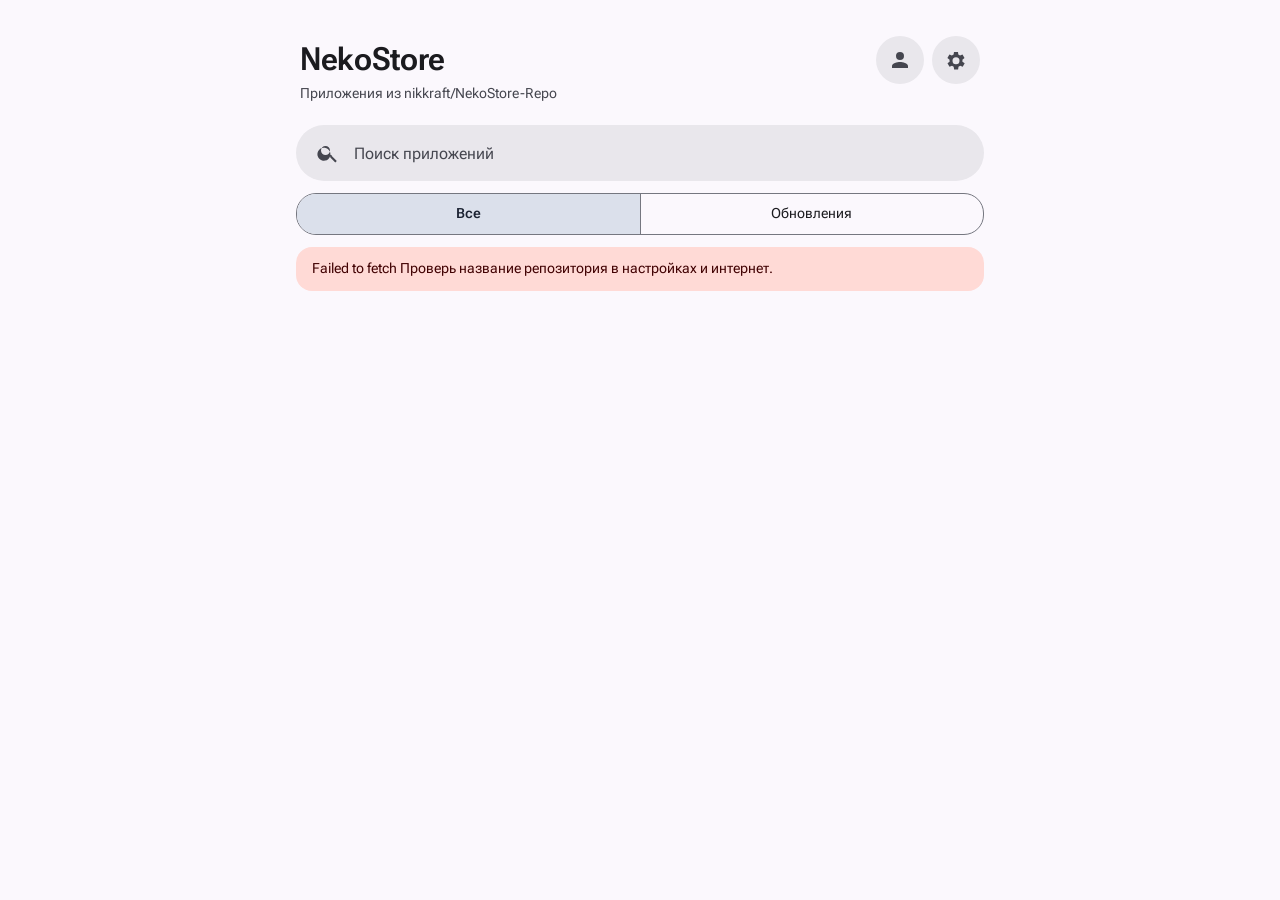
==== commit 262e2a5c: "Add files via upload" ====
--- a/index.html
+++ b/index.html
@@ -124,6 +124,14 @@
   background:#303034;color:#f2f0f4;border-radius:12px;padding:12px 18px;font-size:.9rem;max-width:calc(100% - 32px);z-index:50;transition:.2s}
 .toast.on{opacity:1;transform:translate(-50%,0)}
 .chip.ok{background:var(--secondary-c);color:var(--on-secondary-c)}
+.rlist{display:flex;flex-direction:column;gap:6px;margin-bottom:14px}
+.rrow{display:flex;align-items:center;background:var(--surface-c);border-radius:16px;overflow:hidden}
+.rrow.on{background:var(--secondary-c);color:var(--on-secondary-c)}
+.rpick{flex:1;min-width:0;text-align:left;border:0;background:none;color:inherit;font:inherit;padding:12px 16px;cursor:pointer;overflow:hidden;text-overflow:ellipsis;white-space:nowrap}
+.rpick small{color:var(--on-surface-v);font-size:.78rem;margin-left:6px}
+.rrow.on .rpick small{color:inherit;opacity:.75}
+.rdel{flex:none;width:44px;height:44px;border:0;background:none;color:var(--on-surface-v);font-size:1.4rem;cursor:pointer}
+.rpick:focus-visible,.rdel:focus-visible{outline:2px solid var(--primary);outline-offset:-2px}
 /* about */
 .who{text-align:center;padding:8px 0 20px}
 .ava{width:96px;height:96px;border-radius:50%;margin:0 auto 12px;display:grid;place-items:center;font-size:2.6rem;font-weight:600;background:var(--primary-c);color:var(--on-primary-c);overflow:hidden}
@@ -163,8 +171,8 @@
 
 <script>
 /* ============ НАСТРОЙКА АВТОРА И РЕПОЗИТОРИЯ ============ */
-const REPO = "nikkraft/Nikkraft.github.io";   // репозиторий по умолчанию
-const STORE_VERSION = "1.3";
+const REPO = "nikkraft/NekoStore-Repo";   // репозиторий по умолчанию
+const STORE_VERSION = "1.4";
 const AUTHOR = {
   name: "nikkraft",
   bio: "Автор NekoStore — каталога приложений из GitHub Releases.",
@@ -178,10 +186,11 @@
 /* ======================================================== */
 
 const HUES = [["Синий",222],["Бирюзовый",180],["Зелёный",145],["Оранжевый",25],["Розовый",335],["Фиолетовый",275]];
-const DEF = {theme:"auto",hue:222,density:"comfortable",sort:"date",meta:true,repo:"",icons:true,notify:false,every:15};
+const DEF = {theme:"auto",hue:222,density:"comfortable",sort:"date",meta:true,repo:"",icons:true,notify:false,every:15,repos:[]};
 let S = {...DEF};
 try{ Object.assign(S, JSON.parse(localStorage.getItem("nekostore")||"{}")); }catch(e){}
 if(!["date","name"].includes(S.sort)) S.sort="date";
+if(!Array.isArray(S.repos)) S.repos=[];
 const save=()=>{try{localStorage.setItem("nekostore",JSON.stringify(S))}catch(e){}};
 const ls={get:k=>{try{return localStorage.getItem(k)}catch(e){return null}},set:(k,v)=>{try{localStorage.setItem(k,v)}catch(e){}},del:k=>{try{localStorage.removeItem(k)}catch(e){}}};
 
@@ -197,7 +206,7 @@
 const post = o => {try{APP.postMessage(JSON.stringify(o))}catch(e){}};
 const askPerm = () => new Promise(res=>{window.nekoPerm=res;post({type:"perm"})});
 
-const param = new URLSearchParams(location.search).get("repo");
+let param = new URLSearchParams(location.search).get("repo");
 const curRepo = () => param || S.repo || REPO;
 let apps = [], tab = "all", timer = null, lastLoad = 0;
 
@@ -427,9 +436,12 @@
       <p class="hint">${APP?"Работает, пока приложение запущено, в том числе свёрнутое. Если смахнуть его из недавних, проверки остановятся.":"Работает, пока магазин открыт во вкладке (в том числе в фоне). Если страницу закрыть, браузер уведомлений не покажет."}</p>
     </div>
     <div class="sec"><h3>Репозиторий</h3>
+      <span class="lbl2">Сохранённые</span>
+      <div class="rlist">${savedList().map(r=>`<div class="rrow${r===curRepo()?" on":""}"><button class="rpick" data-repo="${esc(r)}">${esc(r)}${r===REPO?"<small>по умолчанию</small>":""}</button>${r!==REPO?`<button class="rdel" data-del="${esc(r)}" aria-label="Удалить ${esc(r)}">×</button>`:""}</div>`).join("")}</div>
+      <span class="lbl2">Добавить репозиторий</span>
       <div class="fld"><input id="repoIn" value="${esc(curRepo())}" placeholder="логин/репозиторий" autocapitalize="off" autocomplete="off" spellcheck="false" aria-label="Репозиторий">
         <button class="btn" id="repoOk">Применить</button></div>
-      <p class="hint" id="repoHint">Можно вставить ссылку на GitHub целиком.${param?" Сейчас репозиторий задан в адресе страницы (?repo=), он важнее.":""}</p>
+      <p class="hint" id="repoHint">Можно вставить ссылку на GitHub целиком. Рабочий репозиторий сохранится в списке сам.</p>
       <div style="margin-top:10px"><button class="btn tonal" id="repoReset">Вернуть ${esc(REPO)}</button></div>
     </div>
     <div class="sec"><h3>Данные</h3>
@@ -439,6 +451,16 @@
     </div>
     <div class="close"><button class="btn tonal" data-close>Готово</button></div>`;
   $("dlg").showModal();
+}
+const savedList = () => [REPO, ...S.repos.filter(r=>r!==REPO)];
+function setRepo(r){
+  S.repo = r===REPO ? "" : r; save(); ls.del("nekostore_seen");
+  if(param){param=null;try{history.replaceState(null,"",location.pathname)}catch(e){}}
+  $("dlg").close(); init();
+}
+function rememberRepo(r){
+  if(param||r===REPO||S.repos.includes(r)) return;
+  S.repos=[r,...S.repos].slice(0,10); save();
 }
 function parseRepo(v){
   v=v.trim().replace(/^https?:\/\/(www\.)?github\.com\//i,"").replace(/\.git$/i,"").replace(/\/+$/,"");
@@ -550,8 +572,15 @@
   if(t.closest("#repoOk")){
     const r=parseRepo($("repoIn").value);
     if(!r){const h=$("repoHint");h.className="hint bad";h.textContent="Нужен формат логин/репозиторий, например nikkraft/NekoStore.";return}
-    S.repo=r===REPO?"":r;save();ls.del("nekostore_seen");$("dlg").close();init();return}
-  if(t.closest("#repoReset")){S.repo="";save();ls.del("nekostore_seen");$("dlg").close();init();return}
+    setRepo(r);return}
+  if(t.closest("#repoReset")){setRepo(REPO);return}
+  const rp=t.closest("[data-repo]");
+  if(rp){setRepo(rp.dataset.repo);return}
+  const rd=t.closest("[data-del]");
+  if(rd){
+    const r=rd.dataset.del; S.repos=S.repos.filter(x=>x!==r); save();
+    if(curRepo()===r) setRepo(REPO); else {toast("Удалено из списка");openSettings()}
+    return}
   if(t.closest("#clrIcons")){
     try{Object.keys(localStorage).filter(k=>k.startsWith("ico:")||k.startsWith("icofail:")).forEach(k=>localStorage.removeItem(k))}catch(e){}
     tried.clear();attachIcons(apps);render();loadIcons();toast("Кеш иконок очищен");return}
@@ -580,7 +609,7 @@
     return render();
   }
   try{
-    apps=await fetchApps(repo); lastLoad=Date.now();
+    apps=await fetchApps(repo); lastLoad=Date.now(); rememberRepo(repo);
     render(); loadIcons(); checkNew(apps);
   }catch(e){
     apps=[];$("list").innerHTML="";
